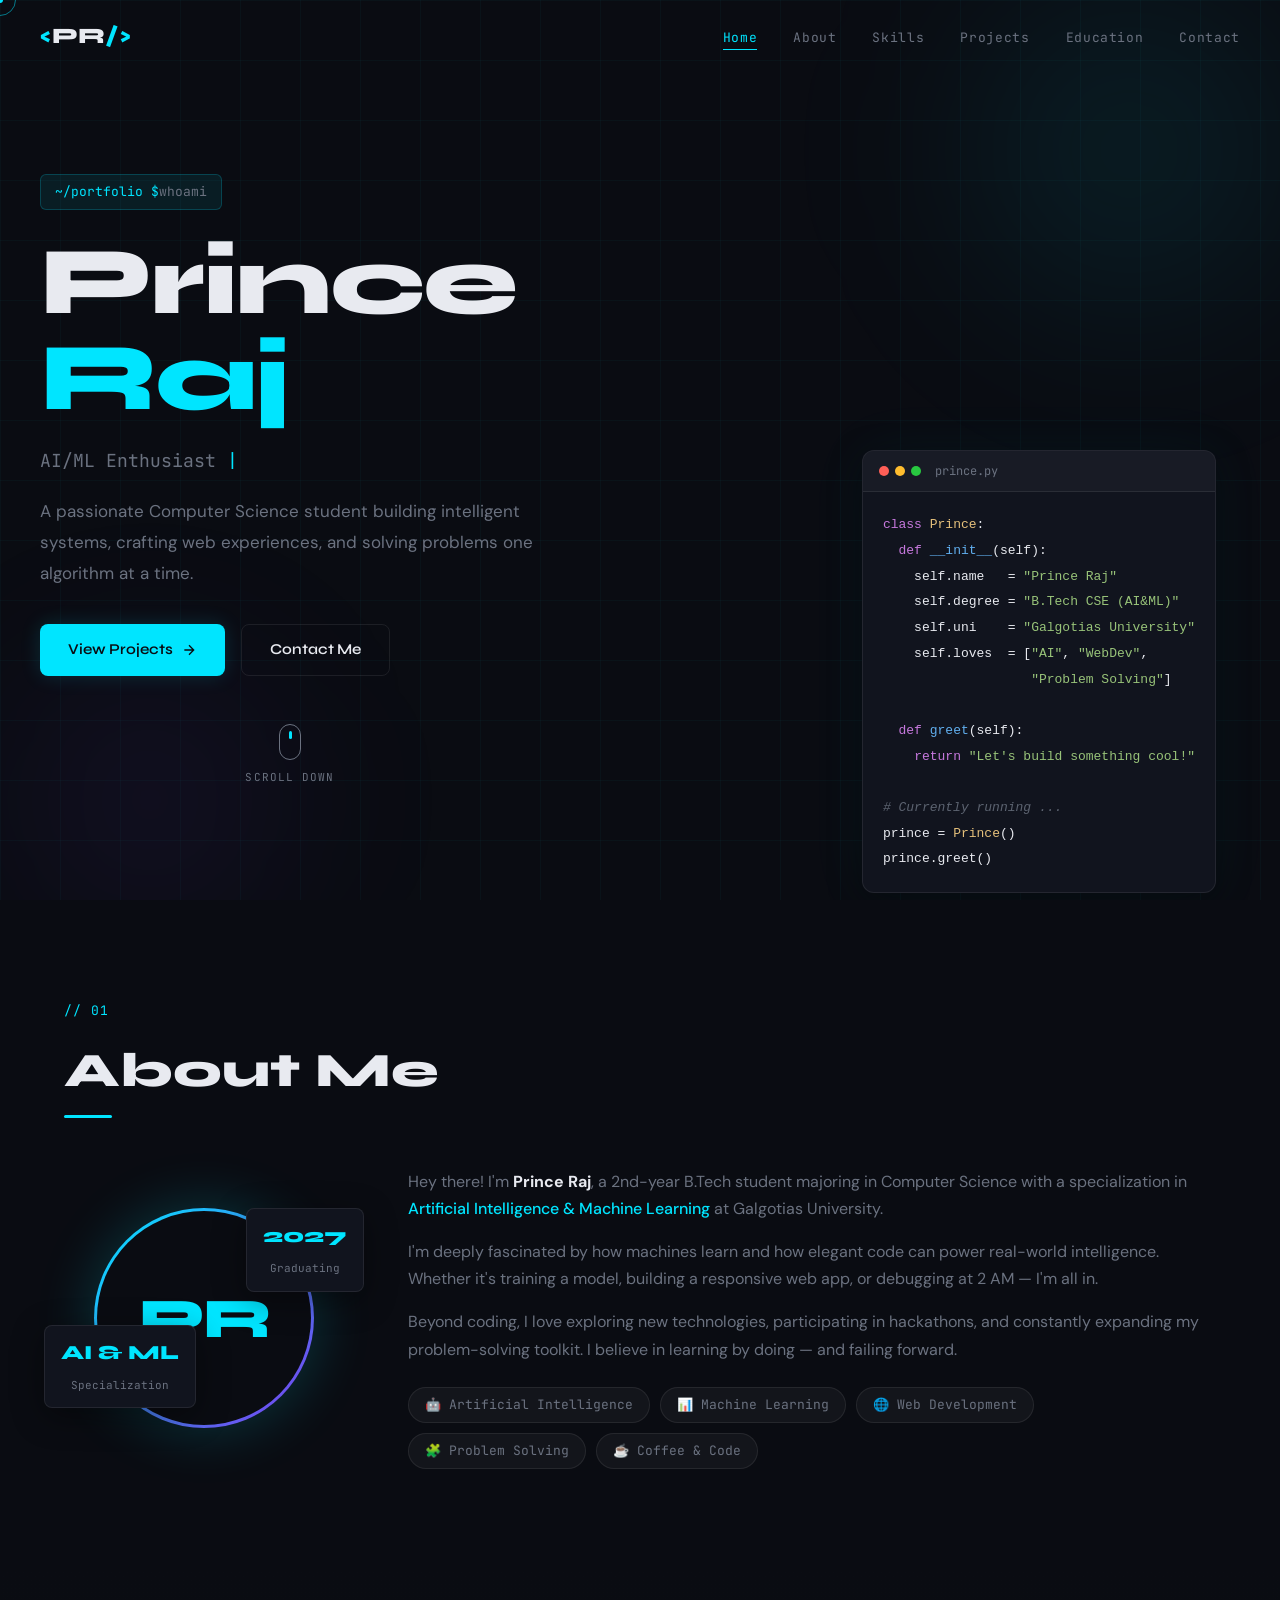
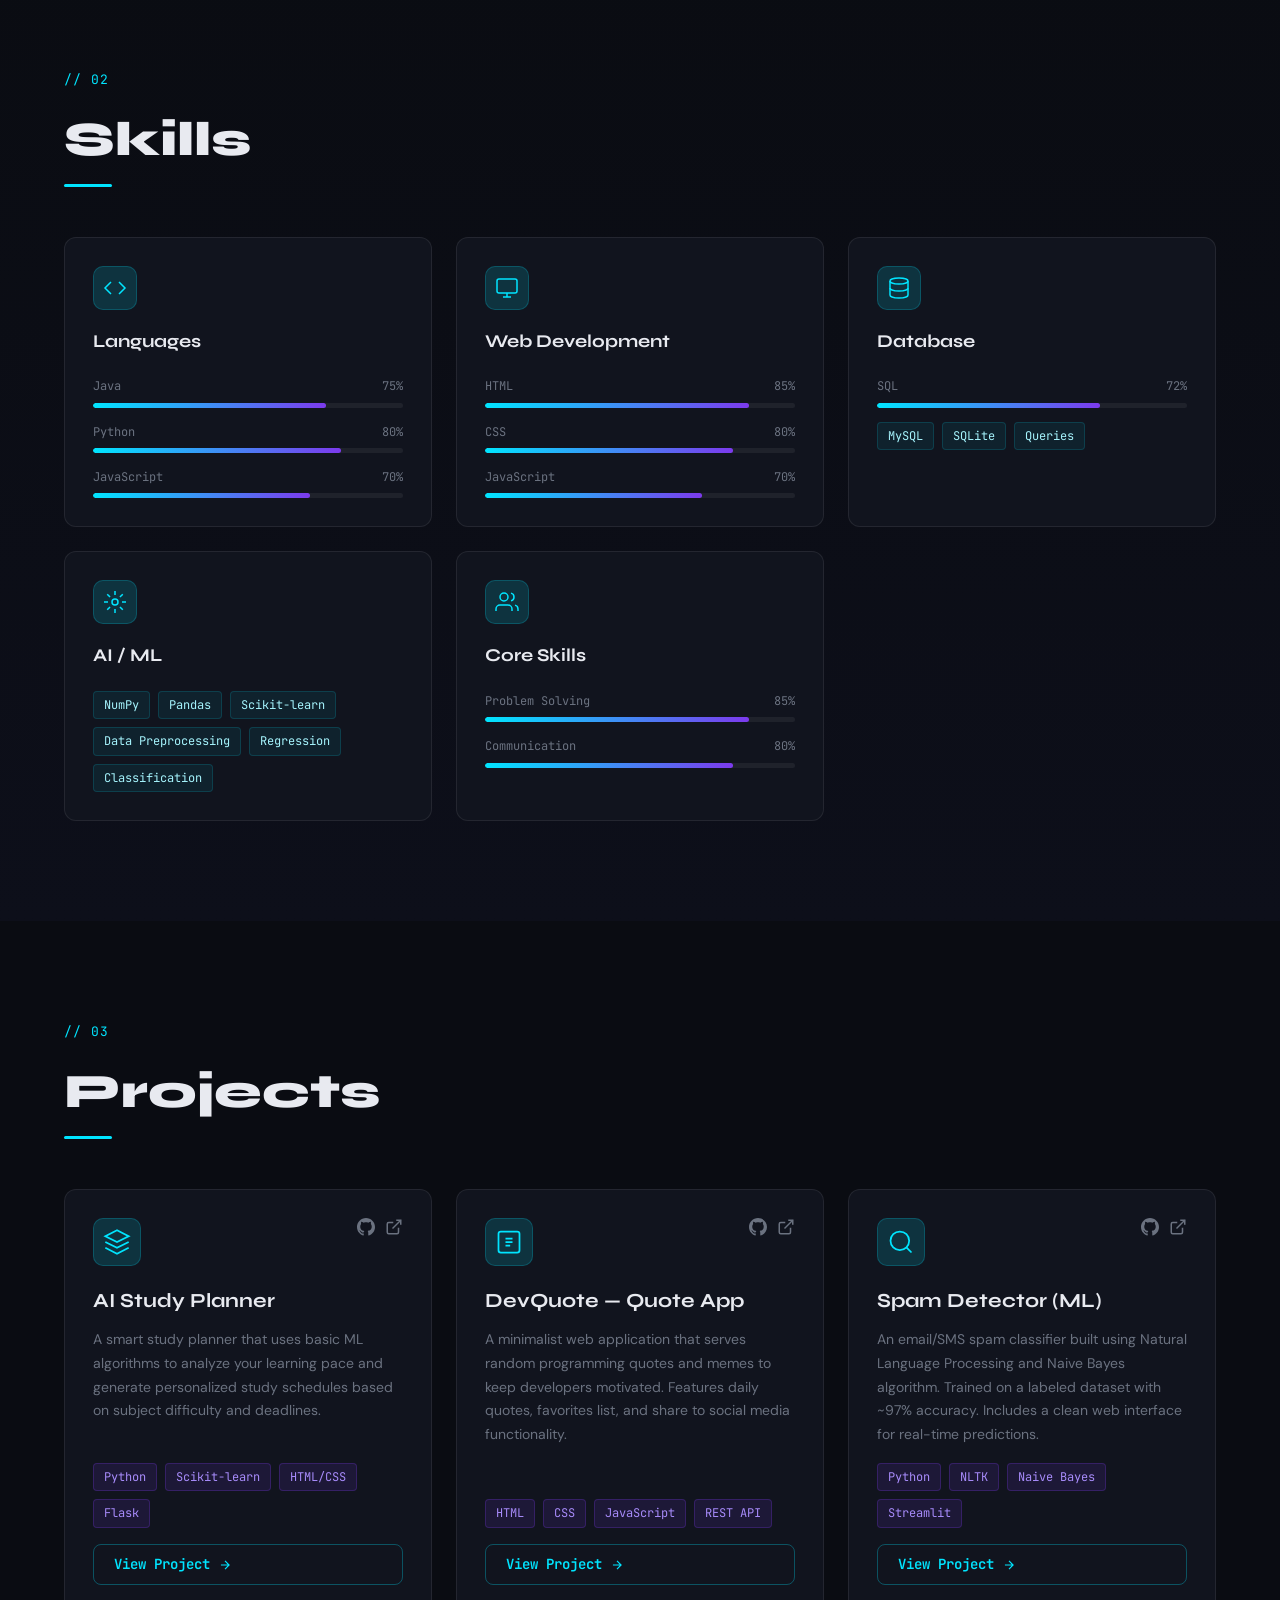
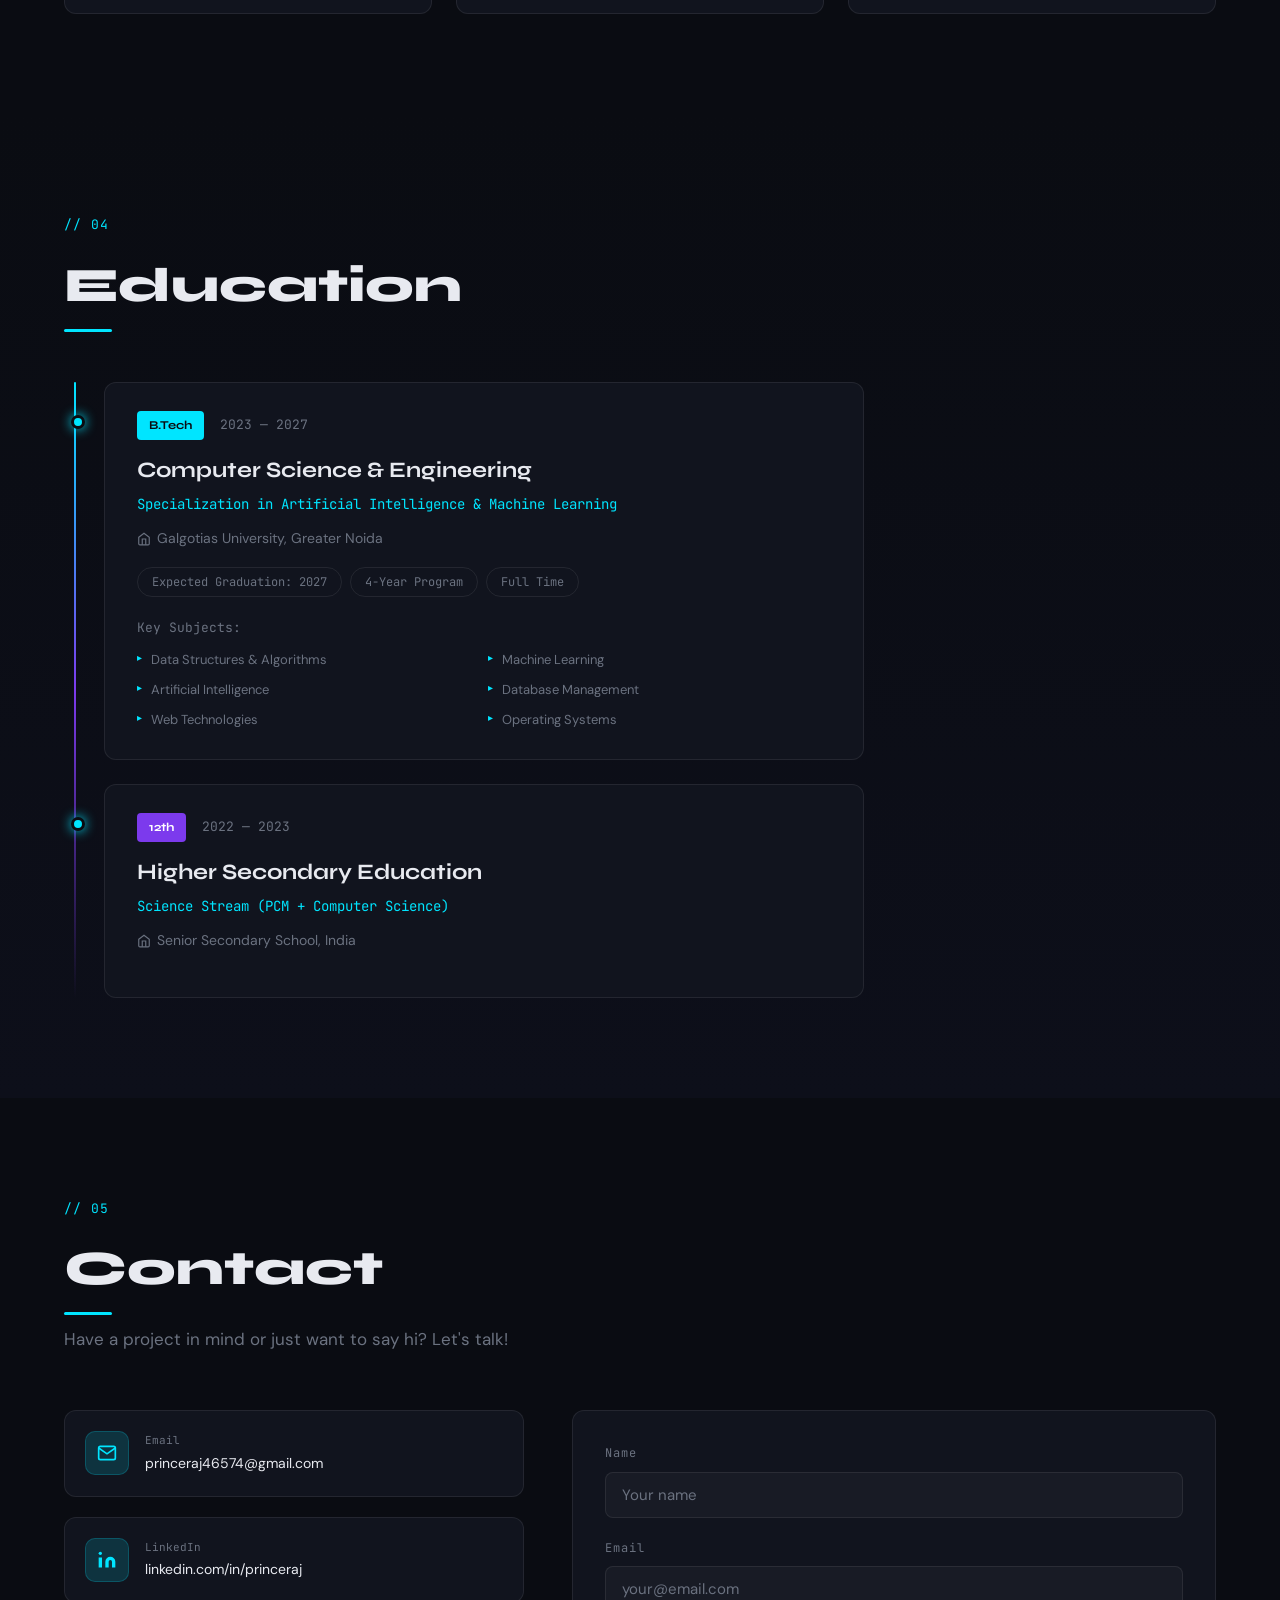
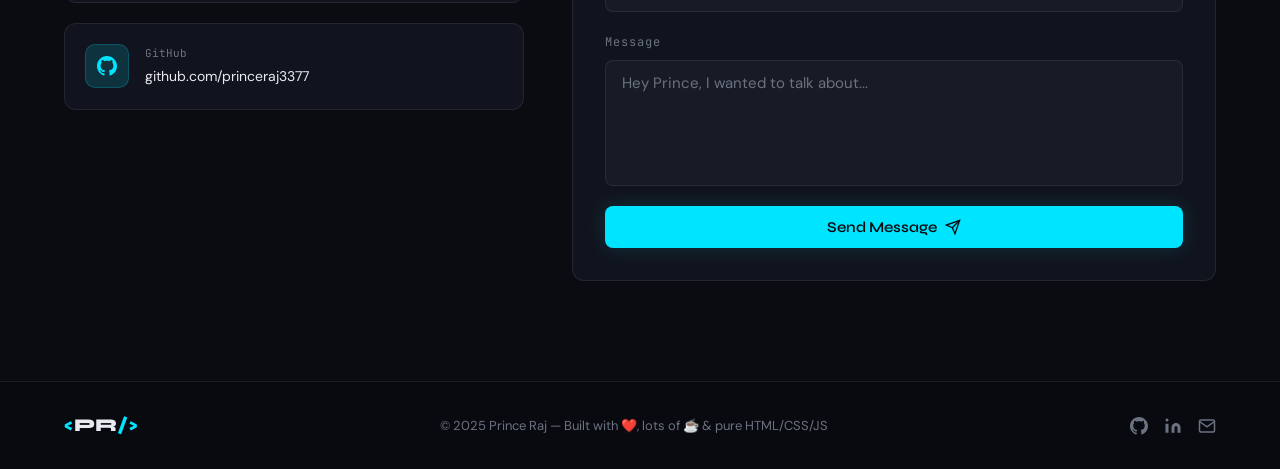
==== index.html @ c4911f8b "Rename index (1).html to index.html" ====
<!DOCTYPE html>
<html lang="en">
<head>
  <meta charset="UTF-8" />
  <meta name="viewport" content="width=device-width, initial-scale=1.0"/>
  <title>Prince Raj | AI/ML Enthusiast</title>
  <link rel="stylesheet" href="style.css" />
  <!-- Google Fonts: Syne (display) + JetBrains Mono (code feel) + DM Sans (body) -->
  <link rel="preconnect" href="https://fonts.googleapis.com">
  <link rel="preconnect" href="https://fonts.gstatic.com" crossorigin>
  <link href="https://fonts.googleapis.com/css2?family=Syne:wght@400;600;700;800&family=JetBrains+Mono:wght@300;400;500&family=DM+Sans:wght@300;400;500&display=swap" rel="stylesheet">
</head>
<body>

  <!-- ========== CUSTOM CURSOR ========== -->
  <div class="cursor-dot" id="cursorDot"></div>
  <div class="cursor-ring" id="cursorRing"></div>

  <!-- ========== NAVBAR ========== -->
  <nav class="navbar" id="navbar">
    <div class="nav-logo">
      <!-- Terminal-style logo -->
      <span class="logo-bracket">&lt;</span>PR<span class="logo-bracket">/&gt;</span>
    </div>
    <ul class="nav-links" id="navLinks">
      <li><a href="#hero"     class="nav-link active" data-section="hero">Home</a></li>
      <li><a href="#about"    class="nav-link"        data-section="about">About</a></li>
      <li><a href="#skills"   class="nav-link"        data-section="skills">Skills</a></li>
      <li><a href="#projects" class="nav-link"        data-section="projects">Projects</a></li>
      <li><a href="#education"class="nav-link"        data-section="education">Education</a></li>
      <li><a href="#contact"  class="nav-link"        data-section="contact">Contact</a></li>
    </ul>
    <!-- Hamburger for mobile -->
    <button class="hamburger" id="hamburger" aria-label="Toggle menu">
      <span></span><span></span><span></span>
    </button>
  </nav>

  <!-- ========== HERO SECTION ========== -->
  <section id="hero" class="hero-section">
    <!-- Animated grid background -->
    <div class="grid-bg"></div>
    <!-- Floating blobs for depth -->
    <div class="blob blob-1"></div>
    <div class="blob blob-2"></div>

    <div class="hero-content">
      <!-- Terminal-style greeting -->
      <div class="terminal-tag fade-up">
        <span class="term-prompt">~/portfolio $</span>
        <span class="term-cmd"> whoami</span>
      </div>

      <h1 class="hero-name fade-up delay-1">
        Prince<br><span class="accent-text">Raj</span>
      </h1>

      <!-- Typing animation container -->
      <p class="hero-tagline fade-up delay-2">
        <span class="typing-text" id="typingText"></span>
        <span class="cursor-blink">|</span>
      </p>

      <p class="hero-intro fade-up delay-3">
        A passionate Computer Science student building intelligent systems,
        crafting web experiences, and solving problems one algorithm at a time.
      </p>

      <div class="hero-buttons fade-up delay-4">
        <a href="#projects" class="btn btn-primary">
          <span>View Projects</span>
          <svg width="16" height="16" viewBox="0 0 24 24" fill="none" stroke="currentColor" stroke-width="2"><path d="M5 12h14M12 5l7 7-7 7"/></svg>
        </a>
        <a href="#contact" class="btn btn-outline">Contact Me</a>
      </div>

      <!-- Scroll indicator -->
      <div class="scroll-hint fade-up delay-5">
        <div class="scroll-mouse">
          <div class="scroll-wheel"></div>
        </div>
        <span>scroll down</span>
      </div>
    </div>

    <!-- Decorative code snippet floating card -->
    <div class="hero-code-card fade-right">
      <div class="code-card-header">
        <span class="dot red"></span><span class="dot yellow"></span><span class="dot green"></span>
        <span class="code-filename">prince.py</span>
      </div>
      <pre class="code-snippet"><code><span class="c-keyword">class</span> <span class="c-class">Prince</span>:
  <span class="c-keyword">def</span> <span class="c-fn">__init__</span>(self):
    self.name   = <span class="c-str">"Prince Raj"</span>
    self.degree = <span class="c-str">"B.Tech CSE (AI&ML)"</span>
    self.uni    = <span class="c-str">"Galgotias University"</span>
    self.loves  = [<span class="c-str">"AI"</span>, <span class="c-str">"WebDev"</span>,
                   <span class="c-str">"Problem Solving"</span>]

  <span class="c-keyword">def</span> <span class="c-fn">greet</span>(self):
    <span class="c-keyword">return</span> <span class="c-str">"Let's build something cool!"</span>

<span class="c-comment"># Currently running ...</span>
prince = <span class="c-class">Prince</span>()
prince.greet()</code></pre>
    </div>
  </section>

  <!-- ========== ABOUT SECTION ========== -->
  <section id="about" class="about-section section">
    <div class="container">
      <div class="section-header reveal">
        <span class="section-tag">// 01</span>
        <h2 class="section-title">About Me</h2>
      </div>

      <div class="about-grid">
        <!-- Avatar placeholder with initials -->
        <div class="about-avatar reveal">
          <div class="avatar-ring">
            <div class="avatar-initials">PR</div>
          </div>
          <!-- Stat badges -->
          <div class="stat-badge badge-top reveal-right">
            <span class="badge-num">2027</span>
            <span class="badge-label">Graduating</span>
          </div>
          <div class="stat-badge badge-bottom reveal-right delay-1">
            <span class="badge-num">AI &amp; ML</span>
            <span class="badge-label">Specialization</span>
          </div>
        </div>

        <!-- About text -->
        <div class="about-text reveal delay-1">
          <p class="about-para">
            Hey there! I'm <strong>Prince Raj</strong>, a 2nd-year B.Tech student
            majoring in Computer Science with a specialization in
            <span class="highlight">Artificial Intelligence &amp; Machine Learning</span>
            at Galgotias University.
          </p>
          <p class="about-para">
            I'm deeply fascinated by how machines learn and how elegant code can power
            real-world intelligence. Whether it's training a model, building a responsive
            web app, or debugging at 2 AM — I'm all in.
          </p>
          <p class="about-para">
            Beyond coding, I love exploring new technologies, participating in hackathons,
            and constantly expanding my problem-solving toolkit. I believe in learning
            by doing — and failing forward.
          </p>

          <div class="about-interests">
            <span class="interest-chip">🤖 Artificial Intelligence</span>
            <span class="interest-chip">📊 Machine Learning</span>
            <span class="interest-chip">🌐 Web Development</span>
            <span class="interest-chip">🧩 Problem Solving</span>
            <span class="interest-chip">☕ Coffee &amp; Code</span>
          </div>
        </div>
      </div>
    </div>
  </section>

  <!-- ========== SKILLS SECTION ========== -->
  <section id="skills" class="skills-section section">
    <div class="container">
      <div class="section-header reveal">
        <span class="section-tag">// 02</span>
        <h2 class="section-title">Skills</h2>
      </div>

      <div class="skills-grid">

        <!-- Programming Languages -->
        <div class="skill-card reveal">
          <div class="skill-card-icon">
            <svg width="24" height="24" viewBox="0 0 24 24" fill="none" stroke="currentColor" stroke-width="1.5"><polyline points="16 18 22 12 16 6"/><polyline points="8 6 2 12 8 18"/></svg>
          </div>
          <h3 class="skill-card-title">Languages</h3>
          <div class="skill-bars">
            <div class="skill-bar-item">
              <div class="skill-bar-label"><span>Java</span><span>75%</span></div>
              <div class="bar-track"><div class="bar-fill" data-width="75"></div></div>
            </div>
            <div class="skill-bar-item">
              <div class="skill-bar-label"><span>Python</span><span>80%</span></div>
              <div class="bar-track"><div class="bar-fill" data-width="80"></div></div>
            </div>
            <div class="skill-bar-item">
              <div class="skill-bar-label"><span>JavaScript</span><span>70%</span></div>
              <div class="bar-track"><div class="bar-fill" data-width="70"></div></div>
            </div>
          </div>
        </div>

        <!-- Web Development -->
        <div class="skill-card reveal delay-1">
          <div class="skill-card-icon">
            <svg width="24" height="24" viewBox="0 0 24 24" fill="none" stroke="currentColor" stroke-width="1.5"><rect x="2" y="3" width="20" height="14" rx="2"/><line x1="8" y1="21" x2="16" y2="21"/><line x1="12" y1="17" x2="12" y2="21"/></svg>
          </div>
          <h3 class="skill-card-title">Web Development</h3>
          <div class="skill-bars">
            <div class="skill-bar-item">
              <div class="skill-bar-label"><span>HTML</span><span>85%</span></div>
              <div class="bar-track"><div class="bar-fill" data-width="85"></div></div>
            </div>
            <div class="skill-bar-item">
              <div class="skill-bar-label"><span>CSS</span><span>80%</span></div>
              <div class="bar-track"><div class="bar-fill" data-width="80"></div></div>
            </div>
            <div class="skill-bar-item">
              <div class="skill-bar-label"><span>JavaScript</span><span>70%</span></div>
              <div class="bar-track"><div class="bar-fill" data-width="70"></div></div>
            </div>
          </div>
        </div>

        <!-- Database -->
        <div class="skill-card reveal delay-2">
          <div class="skill-card-icon">
            <svg width="24" height="24" viewBox="0 0 24 24" fill="none" stroke="currentColor" stroke-width="1.5"><ellipse cx="12" cy="5" rx="9" ry="3"/><path d="M21 12c0 1.66-4 3-9 3s-9-1.34-9-3"/><path d="M3 5v14c0 1.66 4 3 9 3s9-1.34 9-3V5"/></svg>
          </div>
          <h3 class="skill-card-title">Database</h3>
          <div class="skill-bars">
            <div class="skill-bar-item">
              <div class="skill-bar-label"><span>SQL</span><span>72%</span></div>
              <div class="bar-track"><div class="bar-fill" data-width="72"></div></div>
            </div>
          </div>
          <!-- Pill badges for extra tech -->
          <div class="skill-pills">
            <span class="skill-pill">MySQL</span>
            <span class="skill-pill">SQLite</span>
            <span class="skill-pill">Queries</span>
          </div>
        </div>

        <!-- AI/ML -->
        <div class="skill-card reveal delay-1">
          <div class="skill-card-icon">
            <svg width="24" height="24" viewBox="0 0 24 24" fill="none" stroke="currentColor" stroke-width="1.5"><circle cx="12" cy="12" r="3"/><path d="M12 1v4M12 19v4M4.22 4.22l2.83 2.83M16.95 16.95l2.83 2.83M1 12h4M19 12h4M4.22 19.78l2.83-2.83M16.95 7.05l2.83-2.83"/></svg>
          </div>
          <h3 class="skill-card-title">AI / ML</h3>
          <div class="skill-pills">
            <span class="skill-pill">NumPy</span>
            <span class="skill-pill">Pandas</span>
            <span class="skill-pill">Scikit-learn</span>
            <span class="skill-pill">Data Preprocessing</span>
            <span class="skill-pill">Regression</span>
            <span class="skill-pill">Classification</span>
          </div>
        </div>

        <!-- Core Skills -->
        <div class="skill-card reveal delay-2">
          <div class="skill-card-icon">
            <svg width="24" height="24" viewBox="0 0 24 24" fill="none" stroke="currentColor" stroke-width="1.5"><path d="M17 21v-2a4 4 0 0 0-4-4H5a4 4 0 0 0-4 4v2"/><circle cx="9" cy="7" r="4"/><path d="M23 21v-2a4 4 0 0 0-3-3.87"/><path d="M16 3.13a4 4 0 0 1 0 7.75"/></svg>
          </div>
          <h3 class="skill-card-title">Core Skills</h3>
          <div class="skill-bars">
            <div class="skill-bar-item">
              <div class="skill-bar-label"><span>Problem Solving</span><span>85%</span></div>
              <div class="bar-track"><div class="bar-fill" data-width="85"></div></div>
            </div>
            <div class="skill-bar-item">
              <div class="skill-bar-label"><span>Communication</span><span>80%</span></div>
              <div class="bar-track"><div class="bar-fill" data-width="80"></div></div>
            </div>
          </div>
        </div>

      </div><!-- /skills-grid -->
    </div>
  </section>

  <!-- ========== PROJECTS SECTION ========== -->
  <section id="projects" class="projects-section section">
    <div class="container">
      <div class="section-header reveal">
        <span class="section-tag">// 03</span>
        <h2 class="section-title">Projects</h2>
      </div>

      <div class="projects-grid">

        <!-- Project 1 -->
        <div class="project-card reveal">
          <div class="project-card-top">
            <div class="project-icon">
              <svg width="28" height="28" viewBox="0 0 24 24" fill="none" stroke="currentColor" stroke-width="1.5"><path d="M12 2L2 7l10 5 10-5-10-5z"/><path d="M2 17l10 5 10-5"/><path d="M2 12l10 5 10-5"/></svg>
            </div>
            <div class="project-links">
              <a href="#" class="icon-link" title="GitHub">
                <svg width="18" height="18" viewBox="0 0 24 24" fill="currentColor"><path d="M12 0c-6.626 0-12 5.373-12 12 0 5.302 3.438 9.8 8.207 11.387.599.111.793-.261.793-.577v-2.234c-3.338.726-4.033-1.416-4.033-1.416-.546-1.387-1.333-1.756-1.333-1.756-1.089-.745.083-.729.083-.729 1.205.084 1.839 1.237 1.839 1.237 1.07 1.834 2.807 1.304 3.492.997.107-.775.418-1.305.762-1.604-2.665-.305-5.467-1.334-5.467-5.931 0-1.311.469-2.381 1.236-3.221-.124-.303-.535-1.524.117-3.176 0 0 1.008-.322 3.301 1.23.957-.266 1.983-.399 3.003-.404 1.02.005 2.047.138 3.006.404 2.291-1.552 3.297-1.23 3.297-1.23.653 1.653.242 2.874.118 3.176.77.84 1.235 1.911 1.235 3.221 0 4.609-2.807 5.624-5.479 5.921.43.372.823 1.102.823 2.222v3.293c0 .319.192.694.801.576 4.765-1.589 8.199-6.086 8.199-11.386 0-6.627-5.373-12-12-12z"/></svg>
              </a>
              <a href="#" class="icon-link" title="Live Demo">
                <svg width="18" height="18" viewBox="0 0 24 24" fill="none" stroke="currentColor" stroke-width="2"><path d="M18 13v6a2 2 0 01-2 2H5a2 2 0 01-2-2V8a2 2 0 012-2h6"/><polyline points="15 3 21 3 21 9"/><line x1="10" y1="14" x2="21" y2="3"/></svg>
              </a>
            </div>
          </div>
          <h3 class="project-title">AI Study Planner</h3>
          <p class="project-desc">
            A smart study planner that uses basic ML algorithms to analyze your learning pace and
            generate personalized study schedules based on subject difficulty and deadlines.
          </p>
          <div class="project-tech">
            <span class="tech-tag">Python</span>
            <span class="tech-tag">Scikit-learn</span>
            <span class="tech-tag">HTML/CSS</span>
            <span class="tech-tag">Flask</span>
          </div>
          <a href="#" class="btn btn-project">View Project <svg width="14" height="14" viewBox="0 0 24 24" fill="none" stroke="currentColor" stroke-width="2"><path d="M5 12h14M12 5l7 7-7 7"/></svg></a>
        </div>

        <!-- Project 2 -->
        <div class="project-card reveal delay-1">
          <div class="project-card-top">
            <div class="project-icon">
              <svg width="28" height="28" viewBox="0 0 24 24" fill="none" stroke="currentColor" stroke-width="1.5"><rect x="3" y="3" width="18" height="18" rx="2"/><path d="M9 9h6M9 12h6M9 15h4"/></svg>
            </div>
            <div class="project-links">
              <a href="#" class="icon-link" title="GitHub">
                <svg width="18" height="18" viewBox="0 0 24 24" fill="currentColor"><path d="M12 0c-6.626 0-12 5.373-12 12 0 5.302 3.438 9.8 8.207 11.387.599.111.793-.261.793-.577v-2.234c-3.338.726-4.033-1.416-4.033-1.416-.546-1.387-1.333-1.756-1.333-1.756-1.089-.745.083-.729.083-.729 1.205.084 1.839 1.237 1.839 1.237 1.07 1.834 2.807 1.304 3.492.997.107-.775.418-1.305.762-1.604-2.665-.305-5.467-1.334-5.467-5.931 0-1.311.469-2.381 1.236-3.221-.124-.303-.535-1.524.117-3.176 0 0 1.008-.322 3.301 1.23.957-.266 1.983-.399 3.003-.404 1.02.005 2.047.138 3.006.404 2.291-1.552 3.297-1.23 3.297-1.23.653 1.653.242 2.874.118 3.176.77.84 1.235 1.911 1.235 3.221 0 4.609-2.807 5.624-5.479 5.921.43.372.823 1.102.823 2.222v3.293c0 .319.192.694.801.576 4.765-1.589 8.199-6.086 8.199-11.386 0-6.627-5.373-12-12-12z"/></svg>
              </a>
              <a href="#" class="icon-link" title="Live Demo">
                <svg width="18" height="18" viewBox="0 0 24 24" fill="none" stroke="currentColor" stroke-width="2"><path d="M18 13v6a2 2 0 01-2 2H5a2 2 0 01-2-2V8a2 2 0 012-2h6"/><polyline points="15 3 21 3 21 9"/><line x1="10" y1="14" x2="21" y2="3"/></svg>
              </a>
            </div>
          </div>
          <h3 class="project-title">DevQuote — Quote App</h3>
          <p class="project-desc">
            A minimalist web application that serves random programming quotes and memes
            to keep developers motivated. Features daily quotes, favorites list, and share
            to social media functionality.
          </p>
          <div class="project-tech">
            <span class="tech-tag">HTML</span>
            <span class="tech-tag">CSS</span>
            <span class="tech-tag">JavaScript</span>
            <span class="tech-tag">REST API</span>
          </div>
          <a href="#" class="btn btn-project">View Project <svg width="14" height="14" viewBox="0 0 24 24" fill="none" stroke="currentColor" stroke-width="2"><path d="M5 12h14M12 5l7 7-7 7"/></svg></a>
        </div>

        <!-- Project 3 -->
        <div class="project-card reveal delay-2">
          <div class="project-card-top">
            <div class="project-icon">
              <svg width="28" height="28" viewBox="0 0 24 24" fill="none" stroke="currentColor" stroke-width="1.5"><circle cx="11" cy="11" r="8"/><line x1="21" y1="21" x2="16.65" y2="16.65"/></svg>
            </div>
            <div class="project-links">
              <a href="#" class="icon-link" title="GitHub">
                <svg width="18" height="18" viewBox="0 0 24 24" fill="currentColor"><path d="M12 0c-6.626 0-12 5.373-12 12 0 5.302 3.438 9.8 8.207 11.387.599.111.793-.261.793-.577v-2.234c-3.338.726-4.033-1.416-4.033-1.416-.546-1.387-1.333-1.756-1.333-1.756-1.089-.745.083-.729.083-.729 1.205.084 1.839 1.237 1.839 1.237 1.07 1.834 2.807 1.304 3.492.997.107-.775.418-1.305.762-1.604-2.665-.305-5.467-1.334-5.467-5.931 0-1.311.469-2.381 1.236-3.221-.124-.303-.535-1.524.117-3.176 0 0 1.008-.322 3.301 1.23.957-.266 1.983-.399 3.003-.404 1.02.005 2.047.138 3.006.404 2.291-1.552 3.297-1.23 3.297-1.23.653 1.653.242 2.874.118 3.176.77.84 1.235 1.911 1.235 3.221 0 4.609-2.807 5.624-5.479 5.921.43.372.823 1.102.823 2.222v3.293c0 .319.192.694.801.576 4.765-1.589 8.199-6.086 8.199-11.386 0-6.627-5.373-12-12-12z"/></svg>
              </a>
              <a href="#" class="icon-link" title="Live Demo">
                <svg width="18" height="18" viewBox="0 0 24 24" fill="none" stroke="currentColor" stroke-width="2"><path d="M18 13v6a2 2 0 01-2 2H5a2 2 0 01-2-2V8a2 2 0 012-2h6"/><polyline points="15 3 21 3 21 9"/><line x1="10" y1="14" x2="21" y2="3"/></svg>
              </a>
            </div>
          </div>
          <h3 class="project-title">Spam Detector (ML)</h3>
          <p class="project-desc">
            An email/SMS spam classifier built using Natural Language Processing and Naive Bayes
            algorithm. Trained on a labeled dataset with ~97% accuracy. Includes a clean
            web interface for real-time predictions.
          </p>
          <div class="project-tech">
            <span class="tech-tag">Python</span>
            <span class="tech-tag">NLTK</span>
            <span class="tech-tag">Naive Bayes</span>
            <span class="tech-tag">Streamlit</span>
          </div>
          <a href="#" class="btn btn-project">View Project <svg width="14" height="14" viewBox="0 0 24 24" fill="none" stroke="currentColor" stroke-width="2"><path d="M5 12h14M12 5l7 7-7 7"/></svg></a>
        </div>

      </div><!-- /projects-grid -->
    </div>
  </section>

  <!-- ========== EDUCATION SECTION ========== -->
  <section id="education" class="education-section section">
    <div class="container">
      <div class="section-header reveal">
        <span class="section-tag">// 04</span>
        <h2 class="section-title">Education</h2>
      </div>

      <div class="edu-timeline">
        <!-- Education card -->
        <div class="edu-card reveal">
          <div class="edu-dot"></div>
          <div class="edu-content">
            <div class="edu-top-row">
              <div class="edu-badge">B.Tech</div>
              <span class="edu-year">2023 — 2027</span>
            </div>
            <h3 class="edu-degree">Computer Science &amp; Engineering</h3>
            <p class="edu-spec">Specialization in Artificial Intelligence &amp; Machine Learning</p>
            <p class="edu-uni">
              <svg width="14" height="14" viewBox="0 0 24 24" fill="none" stroke="currentColor" stroke-width="2"><path d="M3 9l9-7 9 7v11a2 2 0 01-2 2H5a2 2 0 01-2-2z"/><polyline points="9 22 9 12 15 12 15 22"/></svg>
              Galgotias University, Greater Noida
            </p>
            <div class="edu-chips">
              <span class="edu-chip">Expected Graduation: 2027</span>
              <span class="edu-chip">4-Year Program</span>
              <span class="edu-chip">Full Time</span>
            </div>
            <div class="edu-subjects">
              <p class="subjects-label">Key Subjects:</p>
              <div class="subjects-grid">
                <span>Data Structures &amp; Algorithms</span>
                <span>Machine Learning</span>
                <span>Artificial Intelligence</span>
                <span>Database Management</span>
                <span>Web Technologies</span>
                <span>Operating Systems</span>
              </div>
            </div>
          </div>
        </div>
        <!-- You can add more timeline items here (e.g., 12th) -->
        <div class="edu-card reveal delay-1">
          <div class="edu-dot"></div>
          <div class="edu-content">
            <div class="edu-top-row">
              <div class="edu-badge edu-badge-secondary">12th</div>
              <span class="edu-year">2022 — 2023</span>
            </div>
            <h3 class="edu-degree">Higher Secondary Education</h3>
            <p class="edu-spec">Science Stream (PCM + Computer Science)</p>
            <p class="edu-uni">
              <svg width="14" height="14" viewBox="0 0 24 24" fill="none" stroke="currentColor" stroke-width="2"><path d="M3 9l9-7 9 7v11a2 2 0 01-2 2H5a2 2 0 01-2-2z"/><polyline points="9 22 9 12 15 12 15 22"/></svg>
              Senior Secondary School, India
            </p>
          </div>
        </div>
      </div>
    </div>
  </section>

  <!-- ========== CONTACT SECTION ========== -->
  <section id="contact" class="contact-section section">
    <div class="container">
      <div class="section-header reveal">
        <span class="section-tag">// 05</span>
        <h2 class="section-title">Contact</h2>
        <p class="section-subtitle">Have a project in mind or just want to say hi? Let's talk!</p>
      </div>

      <div class="contact-grid">
        <!-- Contact info -->
        <div class="contact-info reveal">
          <a href="mailto:princeraj46574@gmail.com" class="contact-item">
            <div class="contact-icon">
              <svg width="20" height="20" viewBox="0 0 24 24" fill="none" stroke="currentColor" stroke-width="2"><path d="M4 4h16c1.1 0 2 .9 2 2v12c0 1.1-.9 2-2 2H4c-1.1 0-2-.9-2-2V6c0-1.1.9-2 2-2z"/><polyline points="22,6 12,13 2,6"/></svg>
            </div>
            <div>
              <span class="contact-label">Email</span>
              <span class="contact-value">princeraj46574@gmail.com</span>
            </div>
          </a>

          <a href="https://www.linkedin.com/in/prince-kumar-448a07297/" target="_blank" class="contact-item">
            <div class="contact-icon">
              <svg width="20" height="20" viewBox="0 0 24 24" fill="currentColor"><path d="M16 8a6 6 0 016 6v7h-4v-7a2 2 0 00-2-2 2 2 0 00-2 2v7h-4v-7a6 6 0 016-6zM2 9h4v12H2z"/><circle cx="4" cy="4" r="2"/></svg>
            </div>
            <div>
              <span class="contact-label">LinkedIn</span>
              <span class="contact-value">linkedin.com/in/princeraj</span>
            </div>
          </a>

          <a href="https://github.com/princeraj3377" target="_blank" class="contact-item">
            <div class="contact-icon">
              <svg width="20" height="20" viewBox="0 0 24 24" fill="currentColor"><path d="M12 0c-6.626 0-12 5.373-12 12 0 5.302 3.438 9.8 8.207 11.387.599.111.793-.261.793-.577v-2.234c-3.338.726-4.033-1.416-4.033-1.416-.546-1.387-1.333-1.756-1.333-1.756-1.089-.745.083-.729.083-.729 1.205.084 1.839 1.237 1.839 1.237 1.07 1.834 2.807 1.304 3.492.997.107-.775.418-1.305.762-1.604-2.665-.305-5.467-1.334-5.467-5.931 0-1.311.469-2.381 1.236-3.221-.124-.303-.535-1.524.117-3.176 0 0 1.008-.322 3.301 1.23.957-.266 1.983-.399 3.003-.404 1.02.005 2.047.138 3.006.404 2.291-1.552 3.297-1.23 3.297-1.23.653 1.653.242 2.874.118 3.176.77.84 1.235 1.911 1.235 3.221 0 4.609-2.807 5.624-5.479 5.921.43.372.823 1.102.823 2.222v3.293c0 .319.192.694.801.576 4.765-1.589 8.199-6.086 8.199-11.386 0-6.627-5.373-12-12-12z"/></svg>
            </div>
            <div>
              <span class="contact-label">GitHub</span>
              <span class="contact-value">github.com/princeraj3377</span>
            </div>
          </a>
        </div>

        <!-- Contact form -->
        <div class="contact-form-wrap reveal delay-1">
          <form class="contact-form" id="contactForm">
            <div class="form-group">
              <label for="name">Name</label>
              <input type="text" id="name" name="name" placeholder="Your name" required />
            </div>
            <div class="form-group">
              <label for="email">Email</label>
              <input type="email" id="email" name="email" placeholder="your@email.com" required />
            </div>
            <div class="form-group">
              <label for="message">Message</label>
              <textarea id="message" name="message" rows="5" placeholder="Hey Prince, I wanted to talk about..." required></textarea>
            </div>
            <button type="submit" class="btn btn-primary btn-full">
              <span>Send Message</span>
              <svg width="16" height="16" viewBox="0 0 24 24" fill="none" stroke="currentColor" stroke-width="2"><line x1="22" y1="2" x2="11" y2="13"/><polygon points="22 2 15 22 11 13 2 9 22 2"/></svg>
            </button>
            <!-- Success message (hidden by default) -->
            <div class="form-success" id="formSuccess">
              ✅ Message sent! I'll get back to you soon.
            </div>
          </form>
        </div>
      </div>
    </div>
  </section>

  <!-- ========== FOOTER ========== -->
  <footer class="footer">
    <div class="container footer-inner">
      <div class="footer-logo">
        <span class="logo-bracket">&lt;</span>PR<span class="logo-bracket">/&gt;</span>
      </div>
      <p class="footer-copy">
        © 2025 Prince Raj — Built with ❤️, lots of ☕ &amp; pure HTML/CSS/JS
      </p>
      <div class="footer-socials">
        <a href="https://github.com/princeraj" target="_blank" class="social-link" title="GitHub">
          <svg width="18" height="18" viewBox="0 0 24 24" fill="currentColor"><path d="M12 0c-6.626 0-12 5.373-12 12 0 5.302 3.438 9.8 8.207 11.387.599.111.793-.261.793-.577v-2.234c-3.338.726-4.033-1.416-4.033-1.416-.546-1.387-1.333-1.756-1.333-1.756-1.089-.745.083-.729.083-.729 1.205.084 1.839 1.237 1.839 1.237 1.07 1.834 2.807 1.304 3.492.997.107-.775.418-1.305.762-1.604-2.665-.305-5.467-1.334-5.467-5.931 0-1.311.469-2.381 1.236-3.221-.124-.303-.535-1.524.117-3.176 0 0 1.008-.322 3.301 1.23.957-.266 1.983-.399 3.003-.404 1.02.005 2.047.138 3.006.404 2.291-1.552 3.297-1.23 3.297-1.23.653 1.653.242 2.874.118 3.176.77.84 1.235 1.911 1.235 3.221 0 4.609-2.807 5.624-5.479 5.921.43.372.823 1.102.823 2.222v3.293c0 .319.192.694.801.576 4.765-1.589 8.199-6.086 8.199-11.386 0-6.627-5.373-12-12-12z"/></svg>
        </a>
        <a href="https://linkedin.com/in/princeraj" target="_blank" class="social-link" title="LinkedIn">
          <svg width="18" height="18" viewBox="0 0 24 24" fill="currentColor"><path d="M16 8a6 6 0 016 6v7h-4v-7a2 2 0 00-2-2 2 2 0 00-2 2v7h-4v-7a6 6 0 016-6zM2 9h4v12H2z"/><circle cx="4" cy="4" r="2"/></svg>
        </a>
        <a href="mailto:princeraj@example.com" class="social-link" title="Email">
          <svg width="18" height="18" viewBox="0 0 24 24" fill="none" stroke="currentColor" stroke-width="2"><path d="M4 4h16c1.1 0 2 .9 2 2v12c0 1.1-.9 2-2 2H4c-1.1 0-2-.9-2-2V6c0-1.1.9-2 2-2z"/><polyline points="22,6 12,13 2,6"/></svg>
        </a>
      </div>
    </div>
  </footer>

  <script src="script.js"></script>
</body>
</html>
---- style.css ----
/* ============================================================
   style.css — Prince Raj Portfolio
   Theme: Dark terminal-meets-glassmorphism
   Fonts: Syne (display) · JetBrains Mono (code) · DM Sans (body)
   ============================================================ */

/* ---------- CSS Variables ---------- */
:root {
  --bg-dark:      #0a0c12;        /* Deepest background */
  --bg-card:      #11141e;        /* Card background */
  --bg-glass:     rgba(255,255,255,0.04); /* Glassmorphism surface */
  --border:       rgba(255,255,255,0.08); /* Subtle borders */
  --accent:       #00e5ff;        /* Cyan accent */
  --accent-2:     #7c3aed;        /* Purple secondary accent */
  --accent-glow:  rgba(0,229,255,0.15);
  --text-primary: #e8eaf0;        /* Main text */
  --text-muted:   #6b7280;        /* Muted text */
  --text-code:    #a5f3fc;        /* Code-style text */
  --font-display: 'Syne', sans-serif;
  --font-body:    'DM Sans', sans-serif;
  --font-mono:    'JetBrains Mono', monospace;
  --radius:       12px;
  --radius-sm:    8px;
  --transition:   0.3s cubic-bezier(0.4, 0, 0.2, 1);
  --shadow:       0 8px 32px rgba(0,0,0,0.4);
}

/* ---------- Reset & Base ---------- */
*, *::before, *::after { margin: 0; padding: 0; box-sizing: border-box; }

html { scroll-behavior: smooth; }

body {
  background-color: var(--bg-dark);
  color: var(--text-primary);
  font-family: var(--font-body);
  font-size: 16px;
  line-height: 1.7;
  overflow-x: hidden;
  cursor: none; /* Custom cursor */
}

/* Scrollbar styling */
::-webkit-scrollbar { width: 6px; }
::-webkit-scrollbar-track { background: var(--bg-dark); }
::-webkit-scrollbar-thumb { background: var(--accent); border-radius: 3px; }

a { text-decoration: none; color: inherit; }
ul { list-style: none; }
img { max-width: 100%; display: block; }

/* ---------- Custom Cursor ---------- */
.cursor-dot {
  width: 6px;
  height: 6px;
  background: var(--accent);
  border-radius: 50%;
  position: fixed;
  pointer-events: none;
  z-index: 9999;
  transform: translate(-50%, -50%);
  transition: opacity 0.2s;
}
.cursor-ring {
  width: 32px;
  height: 32px;
  border: 1.5px solid var(--accent);
  border-radius: 50%;
  position: fixed;
  pointer-events: none;
  z-index: 9998;
  transform: translate(-50%, -50%);
  transition: width 0.3s, height 0.3s, opacity 0.3s;
  opacity: 0.5;
}
.cursor-ring.hover { width: 48px; height: 48px; opacity: 0.8; }

/* ---------- Container ---------- */
.container { max-width: 1200px; margin: 0 auto; padding: 0 24px; }

/* ---------- Section Common ---------- */
.section { padding: 100px 0; }

.section-header { margin-bottom: 56px; }

.section-tag {
  font-family: var(--font-mono);
  font-size: 13px;
  color: var(--accent);
  letter-spacing: 0.08em;
  display: block;
  margin-bottom: 8px;
}
.section-title {
  font-family: var(--font-display);
  font-size: clamp(32px, 5vw, 48px);
  font-weight: 800;
  color: var(--text-primary);
  position: relative;
  display: inline-block;
}
/* Underline accent for section titles */
.section-title::after {
  content: '';
  position: absolute;
  left: 0; bottom: -6px;
  width: 48px; height: 3px;
  background: var(--accent);
  border-radius: 2px;
}
.section-subtitle {
  margin-top: 16px;
  color: var(--text-muted);
  font-size: 17px;
}

/* ---------- Buttons ---------- */
.btn {
  display: inline-flex;
  align-items: center;
  gap: 8px;
  padding: 12px 28px;
  border-radius: var(--radius-sm);
  font-family: var(--font-display);
  font-weight: 600;
  font-size: 15px;
  cursor: pointer;
  border: none;
  transition: var(--transition);
  text-decoration: none;
}
.btn-primary {
  background: var(--accent);
  color: #0a0c12;
  box-shadow: 0 0 20px var(--accent-glow);
}
.btn-primary:hover {
  transform: translateY(-3px);
  box-shadow: 0 0 35px rgba(0,229,255,0.35);
}
.btn-outline {
  background: transparent;
  color: var(--text-primary);
  border: 1.5px solid var(--border);
}
.btn-outline:hover {
  border-color: var(--accent);
  color: var(--accent);
  transform: translateY(-3px);
}
.btn-project {
  background: transparent;
  color: var(--accent);
  border: 1px solid rgba(0,229,255,0.3);
  padding: 8px 20px;
  font-size: 14px;
  margin-top: 16px;
  font-family: var(--font-mono);
}
.btn-project:hover {
  background: var(--accent-glow);
  border-color: var(--accent);
  transform: translateX(4px);
}
.btn-full { width: 100%; justify-content: center; }

/* ---------- Scroll Animations ---------- */
/* Elements start invisible and animate in when .visible is added by JS */
.fade-up, .reveal, .reveal-right, .fade-right {
  opacity: 0;
  transform: translateY(30px);
  transition: opacity 0.7s ease, transform 0.7s ease;
}
.fade-right { transform: translateX(40px); }
.reveal-right { transform: translateX(-30px); }

.fade-up.visible,
.reveal.visible,
.reveal-right.visible,
.fade-right.visible { opacity: 1; transform: none; }

/* Delay utilities */
.delay-1 { transition-delay: 0.12s; }
.delay-2 { transition-delay: 0.24s; }
.delay-3 { transition-delay: 0.36s; }
.delay-4 { transition-delay: 0.48s; }
.delay-5 { transition-delay: 0.6s; }

/* ============================================================
   NAVBAR
   ============================================================ */
.navbar {
  position: fixed;
  top: 0; left: 0; right: 0;
  z-index: 1000;
  display: flex;
  align-items: center;
  justify-content: space-between;
  padding: 18px 40px;
  transition: background 0.4s, padding 0.4s, box-shadow 0.4s;
}
/* Scrolled state — added by JS */
.navbar.scrolled {
  background: rgba(10,12,18,0.92);
  backdrop-filter: blur(12px);
  -webkit-backdrop-filter: blur(12px);
  padding: 12px 40px;
  box-shadow: 0 2px 24px rgba(0,0,0,0.4);
  border-bottom: 1px solid var(--border);
}

.nav-logo {
  font-family: var(--font-display);
  font-size: 22px;
  font-weight: 800;
  color: var(--text-primary);
}
.logo-bracket { color: var(--accent); }

.nav-links {
  display: flex;
  gap: 36px;
}
.nav-link {
  font-family: var(--font-mono);
  font-size: 13px;
  color: var(--text-muted);
  letter-spacing: 0.05em;
  position: relative;
  transition: color var(--transition);
}
.nav-link::after {
  content: '';
  position: absolute;
  bottom: -4px; left: 0;
  width: 0; height: 1.5px;
  background: var(--accent);
  transition: width var(--transition);
}
.nav-link:hover,
.nav-link.active { color: var(--accent); }
.nav-link:hover::after,
.nav-link.active::after { width: 100%; }

/* Hamburger (mobile) */
.hamburger {
  display: none;
  flex-direction: column;
  gap: 5px;
  background: none;
  border: none;
  cursor: pointer;
  padding: 4px;
}
.hamburger span {
  display: block;
  width: 24px; height: 2px;
  background: var(--text-primary);
  transition: var(--transition);
  border-radius: 2px;
}
.hamburger.open span:nth-child(1) { transform: rotate(45deg) translateY(7px); }
.hamburger.open span:nth-child(2) { opacity: 0; }
.hamburger.open span:nth-child(3) { transform: rotate(-45deg) translateY(-7px); }

/* ============================================================
   HERO SECTION
   ============================================================ */
.hero-section {
  min-height: 100vh;
  display: flex;
  align-items: center;
  position: relative;
  overflow: hidden;
  padding: 120px 40px 60px;
}

/* Animated grid background */
.grid-bg {
  position: absolute;
  inset: 0;
  background-image:
    linear-gradient(rgba(0,229,255,0.03) 1px, transparent 1px),
    linear-gradient(90deg, rgba(0,229,255,0.03) 1px, transparent 1px);
  background-size: 60px 60px;
  z-index: 0;
}

/* Floating gradient blobs */
.blob {
  position: absolute;
  border-radius: 50%;
  filter: blur(80px);
  z-index: 0;
  animation: blobFloat 8s ease-in-out infinite alternate;
}
.blob-1 {
  width: 500px; height: 500px;
  background: radial-gradient(circle, rgba(0,229,255,0.1), transparent 70%);
  top: -100px; right: -100px;
}
.blob-2 {
  width: 400px; height: 400px;
  background: radial-gradient(circle, rgba(124,58,237,0.1), transparent 70%);
  bottom: -100px; left: -50px;
  animation-delay: -4s;
}
@keyframes blobFloat {
  from { transform: translateY(0) scale(1); }
  to   { transform: translateY(-30px) scale(1.05); }
}

.hero-content {
  position: relative;
  z-index: 1;
  max-width: 640px;
}

/* Terminal tag above name */
.terminal-tag {
  display: inline-flex;
  align-items: center;
  background: rgba(0,229,255,0.08);
  border: 1px solid rgba(0,229,255,0.2);
  border-radius: 6px;
  padding: 6px 14px;
  margin-bottom: 24px;
  font-family: var(--font-mono);
  font-size: 13px;
}
.term-prompt { color: var(--accent); }
.term-cmd { color: var(--text-muted); }

.hero-name {
  font-family: var(--font-display);
  font-size: clamp(56px, 9vw, 96px);
  font-weight: 800;
  line-height: 1.0;
  letter-spacing: -2px;
  margin-bottom: 20px;
}
.accent-text { color: var(--accent); }

/* Typing tagline */
.hero-tagline {
  font-family: var(--font-mono);
  font-size: clamp(14px, 2vw, 18px);
  color: var(--text-muted);
  margin-bottom: 20px;
  min-height: 28px;
}
.cursor-blink {
  color: var(--accent);
  animation: blink 1s step-end infinite;
}
@keyframes blink { 0%,100% { opacity: 1; } 50% { opacity: 0; } }

.hero-intro {
  font-size: 17px;
  color: var(--text-muted);
  margin-bottom: 36px;
  max-width: 500px;
  line-height: 1.8;
}
.hero-buttons { display: flex; gap: 16px; flex-wrap: wrap; margin-bottom: 48px; }

/* Scroll hint */
.scroll-hint {
  display: flex;
  flex-direction: column;
  align-items: center;
  gap: 8px;
  font-family: var(--font-mono);
  font-size: 11px;
  color: var(--text-muted);
  letter-spacing: 0.1em;
  text-transform: uppercase;
}
.scroll-mouse {
  width: 22px; height: 36px;
  border: 1.5px solid var(--text-muted);
  border-radius: 12px;
  display: flex;
  justify-content: center;
  padding-top: 6px;
}
.scroll-wheel {
  width: 3px; height: 8px;
  background: var(--accent);
  border-radius: 2px;
  animation: scrollAnim 1.5s ease infinite;
}
@keyframes scrollAnim {
  0%   { transform: translateY(0); opacity: 1; }
  100% { transform: translateY(10px); opacity: 0; }
}

/* Floating code card */
.hero-code-card {
  position: absolute;
  right: max(40px, 5vw);
  top: 50%;
  transform: translateY(-50%);
  background: var(--bg-card);
  border: 1px solid var(--border);
  border-radius: var(--radius);
  overflow: hidden;
  box-shadow: var(--shadow), 0 0 60px rgba(0,229,255,0.06);
  z-index: 1;
  min-width: 340px;
}
.code-card-header {
  display: flex;
  align-items: center;
  gap: 6px;
  padding: 10px 16px;
  background: rgba(255,255,255,0.03);
  border-bottom: 1px solid var(--border);
}
.dot { width: 10px; height: 10px; border-radius: 50%; }
.dot.red { background: #ff5f57; }
.dot.yellow { background: #ffbd2e; }
.dot.green { background: #28c840; }
.code-filename {
  font-family: var(--font-mono);
  font-size: 12px;
  color: var(--text-muted);
  margin-left: 8px;
}
.code-snippet {
  padding: 20px;
  font-family: var(--font-mono);
  font-size: 13px;
  line-height: 1.9;
  overflow-x: auto;
}
/* Syntax coloring */
.c-keyword { color: #c678dd; }
.c-class    { color: #e5c07b; }
.c-fn       { color: #61afef; }
.c-str      { color: #98c379; }
.c-comment  { color: #5c6370; font-style: italic; }

/* ============================================================
   ABOUT SECTION
   ============================================================ */
.about-section { background: var(--bg-dark); }

.about-grid {
  display: grid;
  grid-template-columns: 280px 1fr;
  gap: 64px;
  align-items: center;
}

.about-avatar {
  position: relative;
  display: flex;
  justify-content: center;
}

.avatar-ring {
  width: 220px; height: 220px;
  border-radius: 50%;
  background: linear-gradient(135deg, var(--accent), var(--accent-2));
  padding: 3px;
  box-shadow: 0 0 60px rgba(0,229,255,0.2);
  display: flex;
  align-items: center;
  justify-content: center;
}
.avatar-initials {
  width: 100%; height: 100%;
  border-radius: 50%;
  background: var(--bg-dark);
  display: flex;
  align-items: center;
  justify-content: center;
  font-family: var(--font-display);
  font-size: 56px;
  font-weight: 800;
  color: var(--accent);
  letter-spacing: -2px;
}

/* Stat badges floating around avatar */
.stat-badge {
  position: absolute;
  background: var(--bg-card);
  border: 1px solid var(--border);
  border-radius: var(--radius-sm);
  padding: 10px 16px;
  text-align: center;
  box-shadow: var(--shadow);
}
.badge-top    { top: 0;    right: -20px; }
.badge-bottom { bottom: 20px; left: -20px; }
.badge-num {
  display: block;
  font-family: var(--font-display);
  font-size: 20px;
  font-weight: 800;
  color: var(--accent);
}
.badge-label {
  font-size: 11px;
  color: var(--text-muted);
  font-family: var(--font-mono);
}

.about-para {
  color: var(--text-muted);
  margin-bottom: 16px;
  font-size: 16px;
}
.about-para strong { color: var(--text-primary); }
.highlight {
  color: var(--accent);
  font-weight: 500;
}

.about-interests {
  display: flex;
  flex-wrap: wrap;
  gap: 10px;
  margin-top: 24px;
}
.interest-chip {
  background: var(--bg-glass);
  border: 1px solid var(--border);
  border-radius: 30px;
  padding: 6px 16px;
  font-size: 13px;
  font-family: var(--font-mono);
  color: var(--text-muted);
  transition: var(--transition);
}
.interest-chip:hover {
  border-color: var(--accent);
  color: var(--accent);
  background: var(--accent-glow);
}

/* ============================================================
   SKILLS SECTION
   ============================================================ */
.skills-section {
  background: linear-gradient(180deg, var(--bg-dark) 0%, #0d0f1a 100%);
}

.skills-grid {
  display: grid;
  grid-template-columns: repeat(auto-fill, minmax(280px, 1fr));
  gap: 24px;
}

.skill-card {
  background: var(--bg-card);
  border: 1px solid var(--border);
  border-radius: var(--radius);
  padding: 28px;
  transition: border-color var(--transition), transform var(--transition), box-shadow var(--transition);
  position: relative;
  overflow: hidden;
}
/* Accent corner glow on hover */
.skill-card::before {
  content: '';
  position: absolute;
  top: 0; left: 0;
  width: 60px; height: 60px;
  background: radial-gradient(circle at top left, var(--accent-glow), transparent 70%);
  opacity: 0;
  transition: opacity var(--transition);
}
.skill-card:hover {
  border-color: rgba(0,229,255,0.3);
  transform: translateY(-4px);
  box-shadow: 0 16px 40px rgba(0,0,0,0.3);
}
.skill-card:hover::before { opacity: 1; }

.skill-card-icon {
  width: 44px; height: 44px;
  background: var(--accent-glow);
  border: 1px solid rgba(0,229,255,0.2);
  border-radius: 10px;
  display: flex;
  align-items: center;
  justify-content: center;
  color: var(--accent);
  margin-bottom: 16px;
}
.skill-card-title {
  font-family: var(--font-display);
  font-size: 18px;
  font-weight: 700;
  margin-bottom: 20px;
  color: var(--text-primary);
}

/* Progress bars */
.skill-bars { display: flex; flex-direction: column; gap: 14px; }
.skill-bar-item {}
.skill-bar-label {
  display: flex;
  justify-content: space-between;
  font-family: var(--font-mono);
  font-size: 12px;
  color: var(--text-muted);
  margin-bottom: 6px;
}
.bar-track {
  width: 100%; height: 5px;
  background: rgba(255,255,255,0.06);
  border-radius: 3px;
  overflow: hidden;
}
.bar-fill {
  height: 100%;
  width: 0; /* Animated in by JS */
  background: linear-gradient(90deg, var(--accent), var(--accent-2));
  border-radius: 3px;
  transition: width 1s cubic-bezier(0.4,0,0.2,1);
}

/* Pill badges (for DB / AI section) */
.skill-pills {
  display: flex;
  flex-wrap: wrap;
  gap: 8px;
  margin-top: 14px;
}
.skill-pill {
  background: rgba(0,229,255,0.07);
  border: 1px solid rgba(0,229,255,0.15);
  color: var(--text-code);
  border-radius: 4px;
  padding: 3px 10px;
  font-family: var(--font-mono);
  font-size: 12px;
  transition: var(--transition);
}
.skill-pill:hover { background: var(--accent-glow); border-color: var(--accent); }

/* ============================================================
   PROJECTS SECTION
   ============================================================ */
.projects-section { background: var(--bg-dark); }

.projects-grid {
  display: grid;
  grid-template-columns: repeat(auto-fill, minmax(340px, 1fr));
  gap: 24px;
}

.project-card {
  background: var(--bg-card);
  border: 1px solid var(--border);
  border-radius: var(--radius);
  padding: 28px;
  display: flex;
  flex-direction: column;
  transition: border-color var(--transition), transform var(--transition), box-shadow var(--transition);
  position: relative;
  overflow: hidden;
}
.project-card::after {
  content: '';
  position: absolute;
  bottom: 0; left: 0; right: 0;
  height: 2px;
  background: linear-gradient(90deg, var(--accent), var(--accent-2));
  transform: scaleX(0);
  transform-origin: left;
  transition: transform 0.4s ease;
}
.project-card:hover {
  border-color: rgba(0,229,255,0.25);
  transform: translateY(-6px);
  box-shadow: 0 20px 50px rgba(0,0,0,0.35);
}
.project-card:hover::after { transform: scaleX(1); }

.project-card-top {
  display: flex;
  justify-content: space-between;
  align-items: flex-start;
  margin-bottom: 18px;
}
.project-icon {
  width: 48px; height: 48px;
  background: var(--accent-glow);
  border: 1px solid rgba(0,229,255,0.2);
  border-radius: 10px;
  display: flex;
  align-items: center;
  justify-content: center;
  color: var(--accent);
}
.project-links { display: flex; gap: 10px; }
.icon-link {
  color: var(--text-muted);
  transition: color var(--transition), transform var(--transition);
  display: flex;
}
.icon-link:hover { color: var(--accent); transform: scale(1.1); }

.project-title {
  font-family: var(--font-display);
  font-size: 20px;
  font-weight: 700;
  margin-bottom: 10px;
  color: var(--text-primary);
}
.project-desc {
  color: var(--text-muted);
  font-size: 14px;
  line-height: 1.7;
  flex: 1;
  margin-bottom: 16px;
}
.project-tech {
  display: flex;
  flex-wrap: wrap;
  gap: 8px;
}
.tech-tag {
  background: rgba(124,58,237,0.12);
  border: 1px solid rgba(124,58,237,0.25);
  color: #a78bfa;
  border-radius: 4px;
  padding: 3px 10px;
  font-family: var(--font-mono);
  font-size: 12px;
}

/* ============================================================
   EDUCATION SECTION
   ============================================================ */
.education-section {
  background: linear-gradient(180deg, var(--bg-dark) 0%, #0d0f1a 100%);
}

.edu-timeline {
  display: flex;
  flex-direction: column;
  gap: 24px;
  max-width: 800px;
  position: relative;
  padding-left: 40px;
}
/* Vertical line */
.edu-timeline::before {
  content: '';
  position: absolute;
  left: 10px; top: 0; bottom: 0;
  width: 2px;
  background: linear-gradient(180deg, var(--accent), var(--accent-2), transparent);
  border-radius: 2px;
}

.edu-card {
  position: relative;
  background: var(--bg-card);
  border: 1px solid var(--border);
  border-radius: var(--radius);
  padding: 28px 32px;
  transition: border-color var(--transition), transform var(--transition);
}
.edu-card:hover {
  border-color: rgba(0,229,255,0.3);
  transform: translateX(6px);
}

/* Timeline dot */
.edu-dot {
  position: absolute;
  left: -34px; top: 32px;
  width: 14px; height: 14px;
  background: var(--accent);
  border-radius: 50%;
  box-shadow: 0 0 12px var(--accent);
  border: 3px solid var(--bg-dark);
}

.edu-top-row {
  display: flex;
  align-items: center;
  gap: 16px;
  margin-bottom: 12px;
}
.edu-badge {
  background: var(--accent);
  color: #0a0c12;
  font-family: var(--font-display);
  font-size: 12px;
  font-weight: 700;
  padding: 4px 12px;
  border-radius: 4px;
}
.edu-badge-secondary {
  background: var(--accent-2);
  color: #fff;
}
.edu-year {
  font-family: var(--font-mono);
  font-size: 13px;
  color: var(--text-muted);
}
.edu-degree {
  font-family: var(--font-display);
  font-size: 22px;
  font-weight: 700;
  color: var(--text-primary);
  margin-bottom: 4px;
}
.edu-spec {
  color: var(--accent);
  font-size: 14px;
  margin-bottom: 10px;
  font-family: var(--font-mono);
}
.edu-uni {
  display: flex;
  align-items: center;
  gap: 6px;
  color: var(--text-muted);
  font-size: 14px;
  margin-bottom: 16px;
}
.edu-chips { display: flex; flex-wrap: wrap; gap: 8px; margin-bottom: 20px; }
.edu-chip {
  border: 1px solid var(--border);
  border-radius: 30px;
  padding: 4px 14px;
  font-size: 12px;
  font-family: var(--font-mono);
  color: var(--text-muted);
}
.subjects-label {
  font-size: 13px;
  color: var(--text-muted);
  margin-bottom: 10px;
  font-family: var(--font-mono);
}
.subjects-grid {
  display: grid;
  grid-template-columns: repeat(2, 1fr);
  gap: 8px;
}
.subjects-grid span {
  font-size: 13px;
  color: var(--text-muted);
  padding-left: 14px;
  position: relative;
}
.subjects-grid span::before {
  content: '▸';
  position: absolute;
  left: 0;
  color: var(--accent);
  font-size: 10px;
}

/* ============================================================
   CONTACT SECTION
   ============================================================ */
.contact-section { background: var(--bg-dark); }

.contact-grid {
  display: grid;
  grid-template-columns: 1fr 1.4fr;
  gap: 48px;
  align-items: start;
}

/* Contact items */
.contact-info { display: flex; flex-direction: column; gap: 20px; }
.contact-item {
  display: flex;
  align-items: center;
  gap: 16px;
  padding: 20px;
  background: var(--bg-card);
  border: 1px solid var(--border);
  border-radius: var(--radius);
  transition: var(--transition);
}
.contact-item:hover {
  border-color: rgba(0,229,255,0.3);
  transform: translateX(6px);
  box-shadow: 0 8px 24px rgba(0,0,0,0.2);
}
.contact-icon {
  width: 44px; height: 44px;
  background: var(--accent-glow);
  border: 1px solid rgba(0,229,255,0.2);
  border-radius: 10px;
  display: flex;
  align-items: center;
  justify-content: center;
  color: var(--accent);
  flex-shrink: 0;
}
.contact-label {
  display: block;
  font-size: 11px;
  color: var(--text-muted);
  font-family: var(--font-mono);
  margin-bottom: 2px;
}
.contact-value {
  display: block;
  font-size: 14px;
  color: var(--text-primary);
}

/* Contact form */
.contact-form-wrap {
  background: var(--bg-card);
  border: 1px solid var(--border);
  border-radius: var(--radius);
  padding: 32px;
}
.contact-form { display: flex; flex-direction: column; gap: 20px; }
.form-group { display: flex; flex-direction: column; gap: 8px; }
.form-group label {
  font-family: var(--font-mono);
  font-size: 12px;
  color: var(--text-muted);
  letter-spacing: 0.08em;
}
.form-group input,
.form-group textarea {
  background: rgba(255,255,255,0.03);
  border: 1px solid var(--border);
  border-radius: var(--radius-sm);
  padding: 12px 16px;
  color: var(--text-primary);
  font-family: var(--font-body);
  font-size: 15px;
  transition: border-color var(--transition), box-shadow var(--transition);
  outline: none;
  resize: none;
}
.form-group input:focus,
.form-group textarea:focus {
  border-color: var(--accent);
  box-shadow: 0 0 0 3px var(--accent-glow);
}
.form-group input::placeholder,
.form-group textarea::placeholder { color: var(--text-muted); }

.form-success {
  display: none;
  text-align: center;
  padding: 14px;
  background: rgba(0,229,255,0.08);
  border: 1px solid rgba(0,229,255,0.2);
  border-radius: var(--radius-sm);
  color: var(--accent);
  font-family: var(--font-mono);
  font-size: 14px;
}

/* ============================================================
   FOOTER
   ============================================================ */
.footer {
  background: #080a10;
  border-top: 1px solid var(--border);
  padding: 28px 0;
}
.footer-inner {
  display: flex;
  align-items: center;
  justify-content: space-between;
  flex-wrap: wrap;
  gap: 16px;
}
.footer-logo {
  font-family: var(--font-display);
  font-size: 18px;
  font-weight: 800;
}
.footer-copy {
  color: var(--text-muted);
  font-size: 13px;
}
.footer-socials { display: flex; gap: 16px; }
.social-link {
  color: var(--text-muted);
  transition: color var(--transition), transform var(--transition);
  display: flex;
}
.social-link:hover { color: var(--accent); transform: translateY(-3px); }

/* ============================================================
   RESPONSIVE — MOBILE
   ============================================================ */
@media (max-width: 1024px) {
  /* Hide floating code card on smaller screens */
  .hero-code-card { display: none; }
  .hero-content { max-width: 100%; }
  .about-grid { grid-template-columns: 1fr; text-align: center; }
  .about-avatar { justify-content: center; margin-bottom: 48px; }
  .badge-top  { right: auto; left: 50%; transform: translateX(80px); }
  .badge-bottom { left: 50%; transform: translateX(-140px); }
  .about-interests { justify-content: center; }
}

@media (max-width: 768px) {
  .section { padding: 70px 0; }
  .navbar { padding: 16px 24px; }
  .navbar.scrolled { padding: 10px 24px; }

  /* Mobile nav */
  .nav-links {
    position: fixed;
    top: 0; right: -100%;
    width: 75vw; height: 100vh;
    background: rgba(10,12,18,0.98);
    backdrop-filter: blur(16px);
    flex-direction: column;
    justify-content: center;
    align-items: center;
    gap: 40px;
    transition: right 0.35s ease;
    border-left: 1px solid var(--border);
    z-index: 999;
  }
  .nav-links.open { right: 0; }
  .nav-link { font-size: 18px; }
  .hamburger { display: flex; z-index: 1000; }

  .hero-section { padding: 100px 24px 60px; }
  .hero-name { letter-spacing: -1px; }
  .hero-buttons { flex-direction: column; }
  .btn { width: 100%; justify-content: center; }

  .contact-grid { grid-template-columns: 1fr; }
  .projects-grid { grid-template-columns: 1fr; }

  .footer-inner { flex-direction: column; text-align: center; }
  .footer-socials { justify-content: center; }

  .subjects-grid { grid-template-columns: 1fr; }
  .edu-timeline { padding-left: 28px; }
  .edu-dot { left: -22px; }
}

@media (max-width: 480px) {
  .skills-grid { grid-template-columns: 1fr; }
  .contact-form-wrap { padding: 20px; }
  .edu-card { padding: 20px; }
}
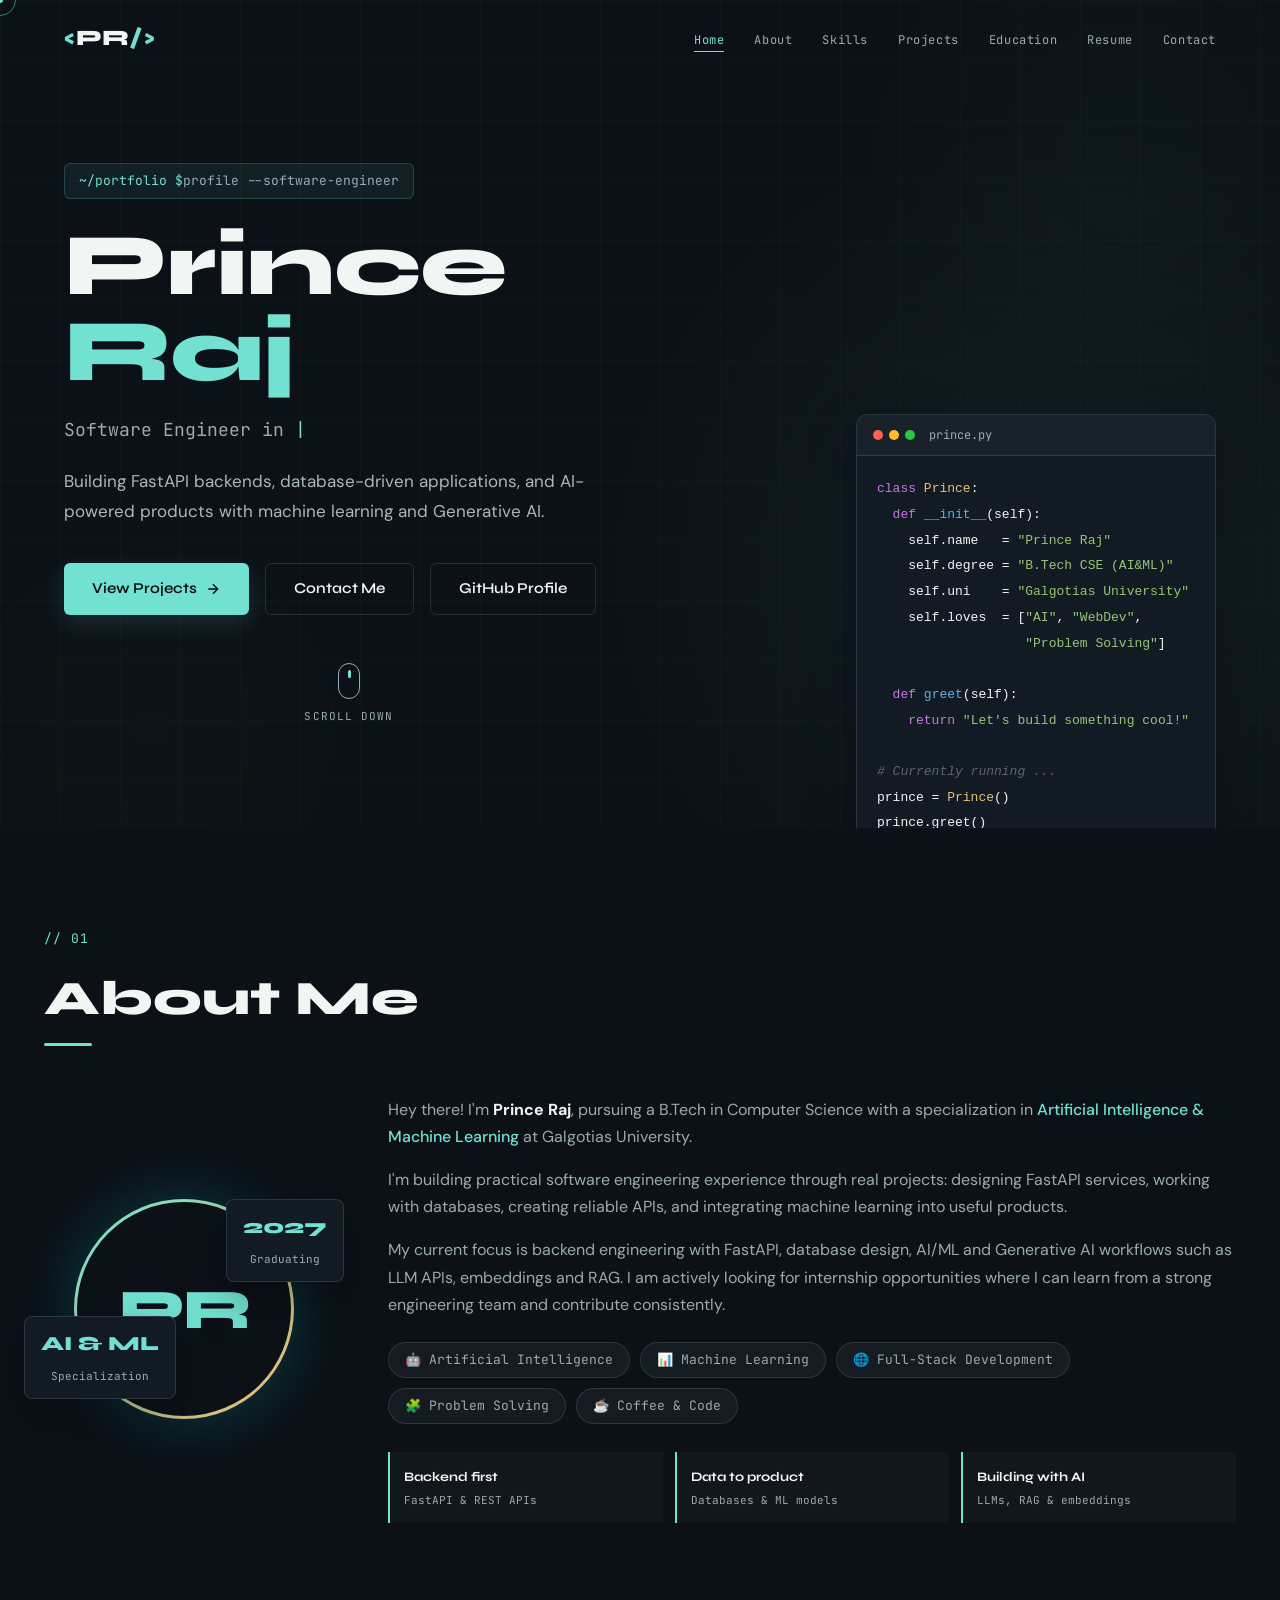
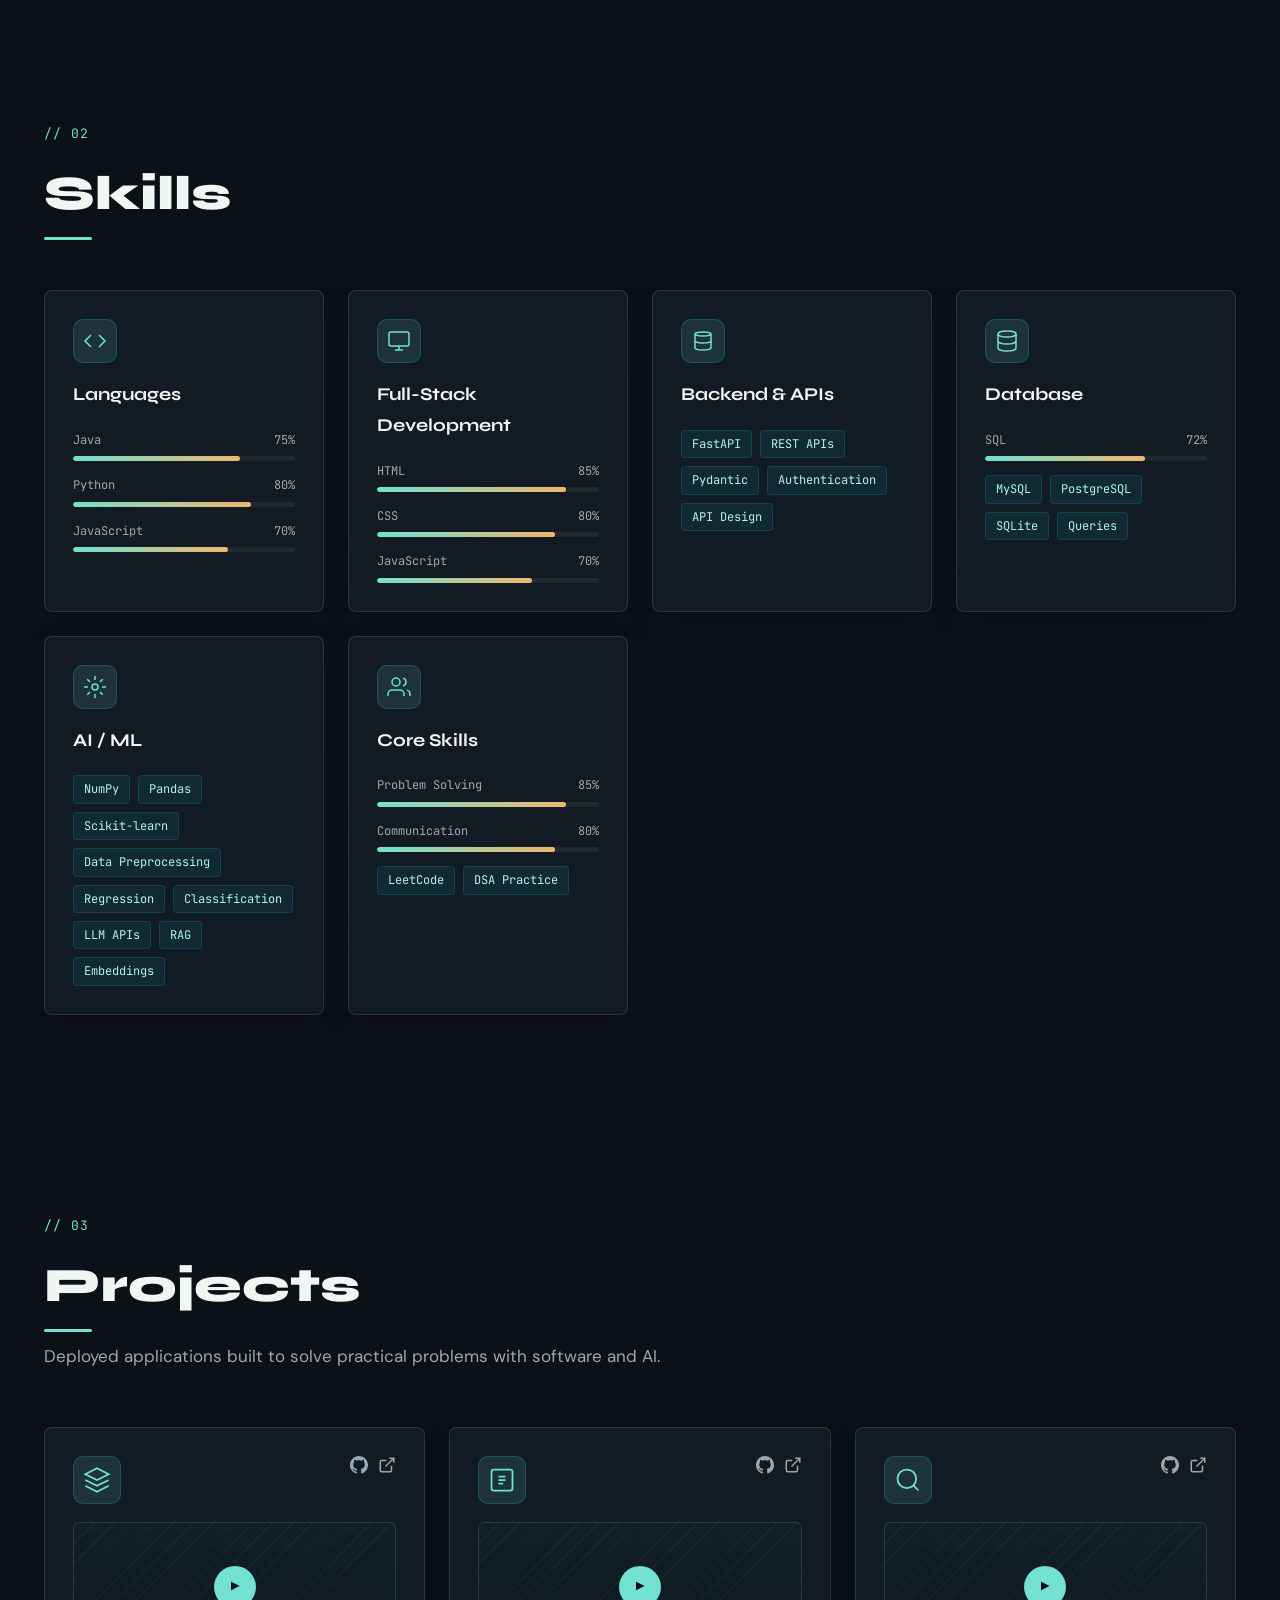
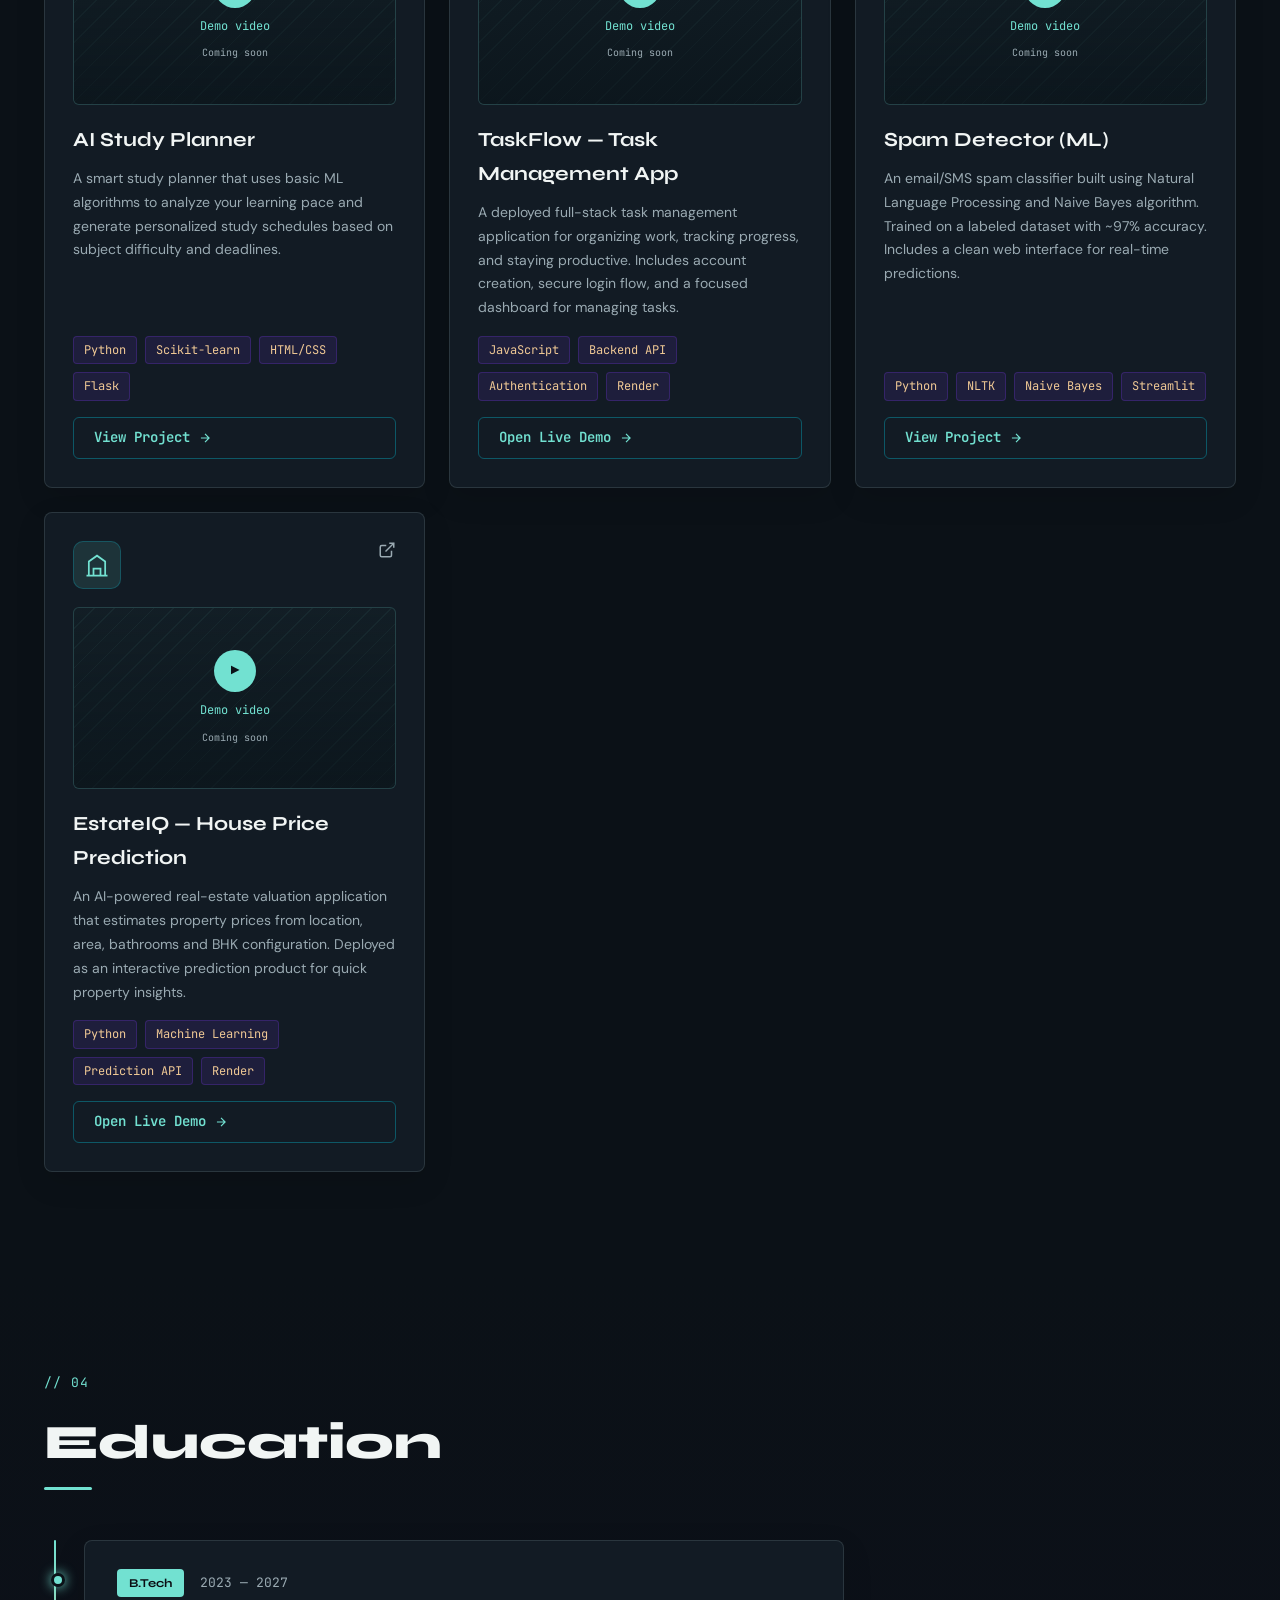
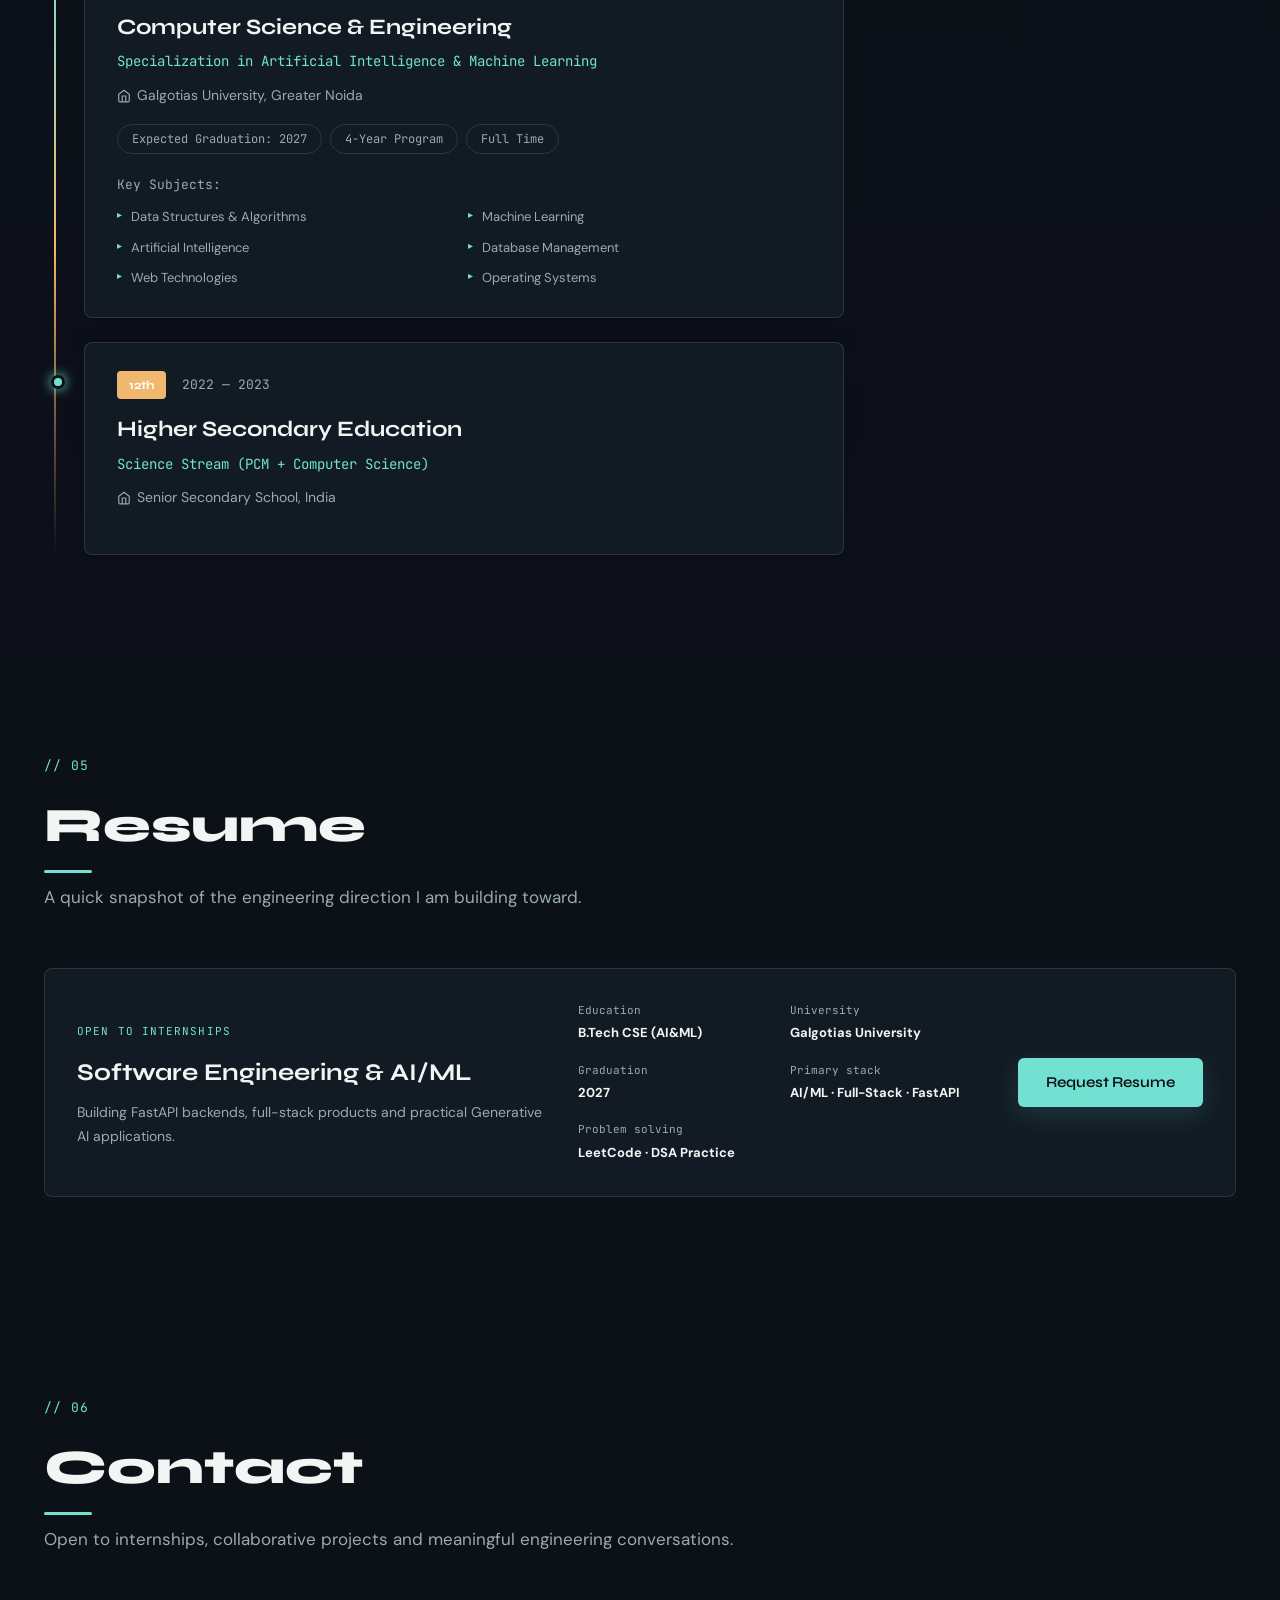
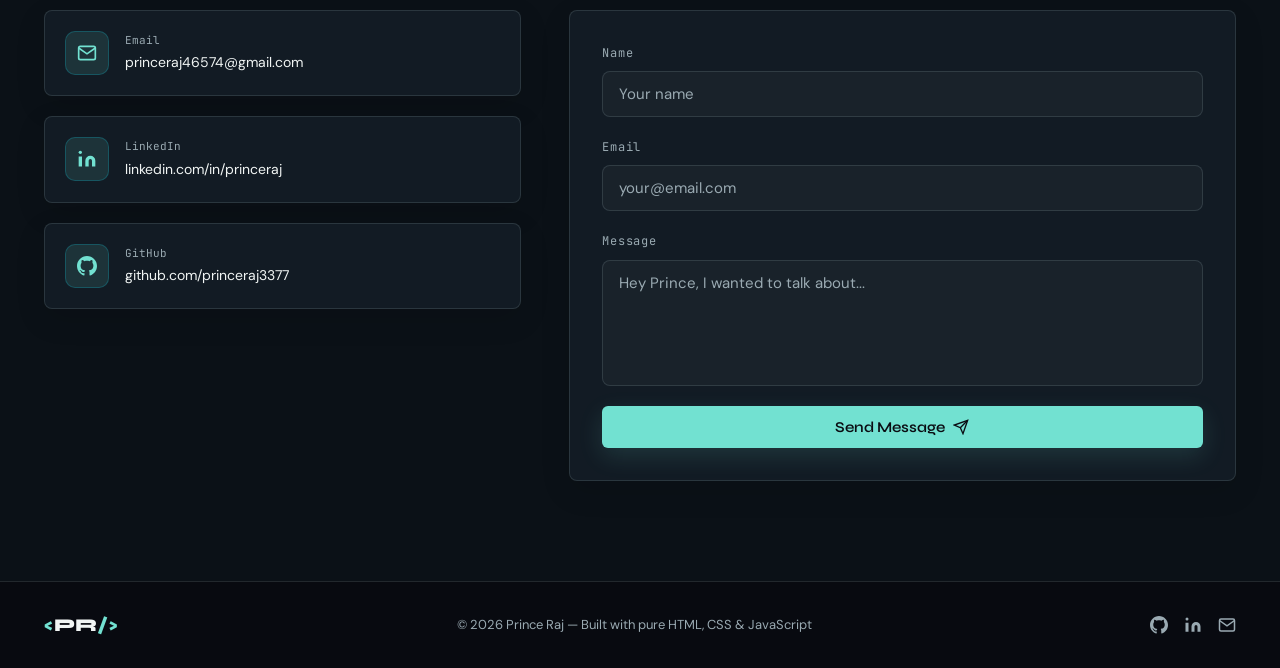
==== commit 6fd18473: "Build professional software and AI portfolio" ====
--- a/index.html
+++ b/index.html
@@ -3,8 +3,9 @@
 <head>
   <meta charset="UTF-8" />
   <meta name="viewport" content="width=device-width, initial-scale=1.0"/>
-  <title>Prince Raj | AI/ML Enthusiast</title>
-  <link rel="stylesheet" href="style.css" />
+  <title>Prince Raj | Software &amp; AI/ML Engineer</title>
+  <meta name="description" content="Prince Raj is a software engineer focused on FastAPI backends, databases, AI/ML and Generative AI." />
+  <link rel="stylesheet" href="style.css?v=20260821" />
   <!-- Google Fonts: Syne (display) + JetBrains Mono (code feel) + DM Sans (body) -->
   <link rel="preconnect" href="https://fonts.googleapis.com">
   <link rel="preconnect" href="https://fonts.gstatic.com" crossorigin>
@@ -28,10 +29,11 @@
       <li><a href="#skills"   class="nav-link"        data-section="skills">Skills</a></li>
       <li><a href="#projects" class="nav-link"        data-section="projects">Projects</a></li>
       <li><a href="#education"class="nav-link"        data-section="education">Education</a></li>
+      <li><a href="#resume"   class="nav-link"        data-section="resume">Resume</a></li>
       <li><a href="#contact"  class="nav-link"        data-section="contact">Contact</a></li>
     </ul>
     <!-- Hamburger for mobile -->
-    <button class="hamburger" id="hamburger" aria-label="Toggle menu">
+    <button class="hamburger" id="hamburger" aria-label="Toggle menu" aria-controls="navLinks" aria-expanded="false">
       <span></span><span></span><span></span>
     </button>
   </nav>
@@ -48,7 +50,7 @@
       <!-- Terminal-style greeting -->
       <div class="terminal-tag fade-up">
         <span class="term-prompt">~/portfolio $</span>
-        <span class="term-cmd"> whoami</span>
+          <span class="term-cmd"> profile --software-engineer</span>
       </div>
 
       <h1 class="hero-name fade-up delay-1">
@@ -62,8 +64,8 @@
       </p>
 
       <p class="hero-intro fade-up delay-3">
-        A passionate Computer Science student building intelligent systems,
-        crafting web experiences, and solving problems one algorithm at a time.
+        Building FastAPI backends, database-driven applications, and AI-powered
+        products with machine learning and Generative AI.
       </p>
 
       <div class="hero-buttons fade-up delay-4">
@@ -72,6 +74,7 @@
           <svg width="16" height="16" viewBox="0 0 24 24" fill="none" stroke="currentColor" stroke-width="2"><path d="M5 12h14M12 5l7 7-7 7"/></svg>
         </a>
         <a href="#contact" class="btn btn-outline">Contact Me</a>
+        <a href="https://github.com/princeraj3377" target="_blank" rel="noopener noreferrer" class="btn btn-outline btn-github">GitHub Profile</a>
       </div>
 
       <!-- Scroll indicator -->
@@ -134,28 +137,44 @@
         <!-- About text -->
         <div class="about-text reveal delay-1">
           <p class="about-para">
-            Hey there! I'm <strong>Prince Raj</strong>, a 2nd-year B.Tech student
-            majoring in Computer Science with a specialization in
+            Hey there! I'm <strong>Prince Raj</strong>, pursuing a B.Tech in
+            Computer Science with a specialization in
             <span class="highlight">Artificial Intelligence &amp; Machine Learning</span>
             at Galgotias University.
           </p>
           <p class="about-para">
-            I'm deeply fascinated by how machines learn and how elegant code can power
-            real-world intelligence. Whether it's training a model, building a responsive
-            web app, or debugging at 2 AM — I'm all in.
+            I'm building practical software engineering experience through real projects:
+            designing FastAPI services, working with databases, creating reliable APIs,
+            and integrating machine learning into useful products.
           </p>
           <p class="about-para">
-            Beyond coding, I love exploring new technologies, participating in hackathons,
-            and constantly expanding my problem-solving toolkit. I believe in learning
-            by doing — and failing forward.
+            My current focus is backend engineering with FastAPI, database design,
+            AI/ML and Generative AI workflows such as LLM APIs, embeddings and RAG.
+            I am actively looking for internship opportunities where I can learn from a
+            strong engineering team and contribute consistently.
           </p>
 
           <div class="about-interests">
             <span class="interest-chip">🤖 Artificial Intelligence</span>
             <span class="interest-chip">📊 Machine Learning</span>
-            <span class="interest-chip">🌐 Web Development</span>
+            <span class="interest-chip">🌐 Full-Stack Development</span>
             <span class="interest-chip">🧩 Problem Solving</span>
             <span class="interest-chip">☕ Coffee &amp; Code</span>
+          </div>
+
+          <div class="about-proof" aria-label="Technical focus">
+            <div class="proof-item">
+              <strong>Backend first</strong>
+              <span>FastAPI &amp; REST APIs</span>
+            </div>
+            <div class="proof-item">
+              <strong>Data to product</strong>
+              <span>Databases &amp; ML models</span>
+            </div>
+            <div class="proof-item">
+              <strong>Building with AI</strong>
+              <span>LLMs, RAG &amp; embeddings</span>
+            </div>
           </div>
         </div>
       </div>
@@ -194,12 +213,12 @@
           </div>
         </div>
 
-        <!-- Web Development -->
+        <!-- Full-Stack Development -->
         <div class="skill-card reveal delay-1">
           <div class="skill-card-icon">
             <svg width="24" height="24" viewBox="0 0 24 24" fill="none" stroke="currentColor" stroke-width="1.5"><rect x="2" y="3" width="20" height="14" rx="2"/><line x1="8" y1="21" x2="16" y2="21"/><line x1="12" y1="17" x2="12" y2="21"/></svg>
           </div>
-          <h3 class="skill-card-title">Web Development</h3>
+          <h3 class="skill-card-title">Full-Stack Development</h3>
           <div class="skill-bars">
             <div class="skill-bar-item">
               <div class="skill-bar-label"><span>HTML</span><span>85%</span></div>
@@ -213,6 +232,21 @@
               <div class="skill-bar-label"><span>JavaScript</span><span>70%</span></div>
               <div class="bar-track"><div class="bar-fill" data-width="70"></div></div>
             </div>
+          </div>
+        </div>
+
+        <!-- Database -->
+        <div class="skill-card reveal delay-2">
+          <div class="skill-card-icon">
+            <svg width="24" height="24" viewBox="0 0 24 24" fill="none" stroke="currentColor" stroke-width="1.5"><path d="M4 5c0-1.1 3.6-2 8-2s8 .9 8 2-3.6 2-8 2-8-.9-8-2Z"/><path d="M4 5v7c0 1.1 3.6 2 8 2s8-.9 8-2V5"/><path d="M4 12v7c0 1.1 3.6 2 8 2s8-.9 8-2v-7"/></svg>
+          </div>
+          <h3 class="skill-card-title">Backend &amp; APIs</h3>
+          <div class="skill-pills">
+            <span class="skill-pill">FastAPI</span>
+            <span class="skill-pill">REST APIs</span>
+            <span class="skill-pill">Pydantic</span>
+            <span class="skill-pill">Authentication</span>
+            <span class="skill-pill">API Design</span>
           </div>
         </div>
 
@@ -231,6 +265,7 @@
           <!-- Pill badges for extra tech -->
           <div class="skill-pills">
             <span class="skill-pill">MySQL</span>
+            <span class="skill-pill">PostgreSQL</span>
             <span class="skill-pill">SQLite</span>
             <span class="skill-pill">Queries</span>
           </div>
@@ -249,6 +284,9 @@
             <span class="skill-pill">Data Preprocessing</span>
             <span class="skill-pill">Regression</span>
             <span class="skill-pill">Classification</span>
+            <span class="skill-pill">LLM APIs</span>
+            <span class="skill-pill">RAG</span>
+            <span class="skill-pill">Embeddings</span>
           </div>
         </div>
 
@@ -267,6 +305,10 @@
               <div class="skill-bar-label"><span>Communication</span><span>80%</span></div>
               <div class="bar-track"><div class="bar-fill" data-width="80"></div></div>
             </div>
+          </div>
+          <div class="skill-pills">
+            <span class="skill-pill">LeetCode</span>
+            <span class="skill-pill">DSA Practice</span>
           </div>
         </div>
 
@@ -280,6 +322,7 @@
       <div class="section-header reveal">
         <span class="section-tag">// 03</span>
         <h2 class="section-title">Projects</h2>
+        <p class="section-subtitle">Deployed applications built to solve practical problems with software and AI.</p>
       </div>
 
       <div class="projects-grid">
@@ -291,13 +334,20 @@
               <svg width="28" height="28" viewBox="0 0 24 24" fill="none" stroke="currentColor" stroke-width="1.5"><path d="M12 2L2 7l10 5 10-5-10-5z"/><path d="M2 17l10 5 10-5"/><path d="M2 12l10 5 10-5"/></svg>
             </div>
             <div class="project-links">
-              <a href="#" class="icon-link" title="GitHub">
+              <a href="https://github.com/princeraj3377" target="_blank" rel="noopener noreferrer" class="icon-link" title="GitHub profile">
                 <svg width="18" height="18" viewBox="0 0 24 24" fill="currentColor"><path d="M12 0c-6.626 0-12 5.373-12 12 0 5.302 3.438 9.8 8.207 11.387.599.111.793-.261.793-.577v-2.234c-3.338.726-4.033-1.416-4.033-1.416-.546-1.387-1.333-1.756-1.333-1.756-1.089-.745.083-.729.083-.729 1.205.084 1.839 1.237 1.839 1.237 1.07 1.834 2.807 1.304 3.492.997.107-.775.418-1.305.762-1.604-2.665-.305-5.467-1.334-5.467-5.931 0-1.311.469-2.381 1.236-3.221-.124-.303-.535-1.524.117-3.176 0 0 1.008-.322 3.301 1.23.957-.266 1.983-.399 3.003-.404 1.02.005 2.047.138 3.006.404 2.291-1.552 3.297-1.23 3.297-1.23.653 1.653.242 2.874.118 3.176.77.84 1.235 1.911 1.235 3.221 0 4.609-2.807 5.624-5.479 5.921.43.372.823 1.102.823 2.222v3.293c0 .319.192.694.801.576 4.765-1.589 8.199-6.086 8.199-11.386 0-6.627-5.373-12-12-12z"/></svg>
               </a>
-              <a href="#" class="icon-link" title="Live Demo">
+              <a href="https://task-mangement-5z3d.onrender.com/" target="_blank" rel="noopener noreferrer" class="icon-link" title="Open TaskFlow live demo">
                 <svg width="18" height="18" viewBox="0 0 24 24" fill="none" stroke="currentColor" stroke-width="2"><path d="M18 13v6a2 2 0 01-2 2H5a2 2 0 01-2-2V8a2 2 0 012-2h6"/><polyline points="15 3 21 3 21 9"/><line x1="10" y1="14" x2="21" y2="3"/></svg>
               </a>
             </div>
+          </div>
+          <div class="project-video">
+            <a href="https://www.youtube.com/" target="_blank" rel="noopener noreferrer">
+              <span class="video-play" aria-hidden="true">▶</span>
+              <span>Demo video</span>
+              <span class="video-note">Coming soon</span>
+            </a>
           </div>
           <h3 class="project-title">AI Study Planner</h3>
           <p class="project-desc">
@@ -328,19 +378,26 @@
               </a>
             </div>
           </div>
-          <h3 class="project-title">DevQuote — Quote App</h3>
+          <div class="project-video">
+            <a href="https://www.youtube.com/" target="_blank" rel="noopener noreferrer">
+              <span class="video-play" aria-hidden="true">▶</span>
+              <span>Demo video</span>
+              <span class="video-note">Coming soon</span>
+            </a>
+          </div>
+          <h3 class="project-title">TaskFlow — Task Management App</h3>
           <p class="project-desc">
-            A minimalist web application that serves random programming quotes and memes
-            to keep developers motivated. Features daily quotes, favorites list, and share
-            to social media functionality.
+            A deployed full-stack task management application for organizing work,
+            tracking progress, and staying productive. Includes account creation,
+            secure login flow, and a focused dashboard for managing tasks.
           </p>
           <div class="project-tech">
-            <span class="tech-tag">HTML</span>
-            <span class="tech-tag">CSS</span>
             <span class="tech-tag">JavaScript</span>
-            <span class="tech-tag">REST API</span>
-          </div>
-          <a href="#" class="btn btn-project">View Project <svg width="14" height="14" viewBox="0 0 24 24" fill="none" stroke="currentColor" stroke-width="2"><path d="M5 12h14M12 5l7 7-7 7"/></svg></a>
+            <span class="tech-tag">Backend API</span>
+            <span class="tech-tag">Authentication</span>
+            <span class="tech-tag">Render</span>
+          </div>
+          <a href="https://task-mangement-5z3d.onrender.com/" target="_blank" rel="noopener noreferrer" class="btn btn-project">Open Live Demo <svg width="14" height="14" viewBox="0 0 24 24" fill="none" stroke="currentColor" stroke-width="2"><path d="M5 12h14M12 5l7 7-7 7"/></svg></a>
         </div>
 
         <!-- Project 3 -->
@@ -357,6 +414,13 @@
                 <svg width="18" height="18" viewBox="0 0 24 24" fill="none" stroke="currentColor" stroke-width="2"><path d="M18 13v6a2 2 0 01-2 2H5a2 2 0 01-2-2V8a2 2 0 012-2h6"/><polyline points="15 3 21 3 21 9"/><line x1="10" y1="14" x2="21" y2="3"/></svg>
               </a>
             </div>
+          </div>
+          <div class="project-video">
+            <a href="https://www.youtube.com/" target="_blank" rel="noopener noreferrer">
+              <span class="video-play" aria-hidden="true">▶</span>
+              <span>Demo video</span>
+              <span class="video-note">Coming soon</span>
+            </a>
           </div>
           <h3 class="project-title">Spam Detector (ML)</h3>
           <p class="project-desc">
@@ -373,6 +437,40 @@
           <a href="#" class="btn btn-project">View Project <svg width="14" height="14" viewBox="0 0 24 24" fill="none" stroke="currentColor" stroke-width="2"><path d="M5 12h14M12 5l7 7-7 7"/></svg></a>
         </div>
 
+        <!-- Project 4 -->
+        <div class="project-card reveal delay-1">
+          <div class="project-card-top">
+            <div class="project-icon">
+              <svg width="28" height="28" viewBox="0 0 24 24" fill="none" stroke="currentColor" stroke-width="1.5"><path d="M3 21h18M5 21V9l7-5 7 5v12M9 21v-6h6v6M8 10h.01M12 10h.01M16 10h.01"/></svg>
+            </div>
+            <div class="project-links">
+              <a href="https://bangalore-house-price-zjwc.onrender.com/" target="_blank" rel="noopener noreferrer" class="icon-link" title="Open EstateIQ live demo">
+                <svg width="18" height="18" viewBox="0 0 24 24" fill="none" stroke="currentColor" stroke-width="2"><path d="M18 13v6a2 2 0 01-2 2H5a2 2 0 01-2-2V8a2 2 0 012-2h6"/><polyline points="15 3 21 3 21 9"/><line x1="10" y1="14" x2="21" y2="3"/></svg>
+              </a>
+            </div>
+          </div>
+          <div class="project-video">
+            <a href="https://www.youtube.com/" target="_blank" rel="noopener noreferrer">
+              <span class="video-play" aria-hidden="true">▶</span>
+              <span>Demo video</span>
+              <span class="video-note">Coming soon</span>
+            </a>
+          </div>
+          <h3 class="project-title">EstateIQ — House Price Prediction</h3>
+          <p class="project-desc">
+            An AI-powered real-estate valuation application that estimates property
+            prices from location, area, bathrooms and BHK configuration. Deployed as
+            an interactive prediction product for quick property insights.
+          </p>
+          <div class="project-tech">
+            <span class="tech-tag">Python</span>
+            <span class="tech-tag">Machine Learning</span>
+            <span class="tech-tag">Prediction API</span>
+            <span class="tech-tag">Render</span>
+          </div>
+          <a href="https://bangalore-house-price-zjwc.onrender.com/" target="_blank" rel="noopener noreferrer" class="btn btn-project">Open Live Demo <svg width="14" height="14" viewBox="0 0 24 24" fill="none" stroke="currentColor" stroke-width="2"><path d="M5 12h14M12 5l7 7-7 7"/></svg></a>
+        </div>
+
       </div><!-- /projects-grid -->
     </div>
   </section>
@@ -438,13 +536,40 @@
     </div>
   </section>
 
+  <!-- ========== RESUME SECTION ========== -->
+  <section id="resume" class="resume-section section">
+    <div class="container">
+      <div class="section-header reveal">
+        <span class="section-tag">// 05</span>
+        <h2 class="section-title">Resume</h2>
+        <p class="section-subtitle">A quick snapshot of the engineering direction I am building toward.</p>
+      </div>
+
+      <div class="resume-panel reveal">
+        <div class="resume-heading">
+          <span class="resume-status">OPEN TO INTERNSHIPS</span>
+          <h3>Software Engineering &amp; AI/ML</h3>
+          <p>Building FastAPI backends, full-stack products and practical Generative AI applications.</p>
+        </div>
+        <div class="resume-details">
+          <div><span>Education</span><strong>B.Tech CSE (AI&amp;ML)</strong></div>
+          <div><span>University</span><strong>Galgotias University</strong></div>
+          <div><span>Graduation</span><strong>2027</strong></div>
+          <div><span>Primary stack</span><strong>AI/ML · Full-Stack · FastAPI</strong></div>
+          <div><span>Problem solving</span><strong>LeetCode · DSA Practice</strong></div>
+        </div>
+        <a href="mailto:princeraj46574@gmail.com?subject=Resume%20Request" class="btn btn-primary">Request Resume</a>
+      </div>
+    </div>
+  </section>
+
   <!-- ========== CONTACT SECTION ========== -->
   <section id="contact" class="contact-section section">
     <div class="container">
       <div class="section-header reveal">
-        <span class="section-tag">// 05</span>
+        <span class="section-tag">// 06</span>
         <h2 class="section-title">Contact</h2>
-        <p class="section-subtitle">Have a project in mind or just want to say hi? Let's talk!</p>
+        <p class="section-subtitle">Open to internships, collaborative projects and meaningful engineering conversations.</p>
       </div>
 
       <div class="contact-grid">
@@ -460,7 +585,7 @@
             </div>
           </a>
 
-          <a href="https://www.linkedin.com/in/prince-kumar-448a07297/" target="_blank" class="contact-item">
+          <a href="https://www.linkedin.com/in/prince-kumar-448a07297/" target="_blank" rel="noopener noreferrer" class="contact-item">
             <div class="contact-icon">
               <svg width="20" height="20" viewBox="0 0 24 24" fill="currentColor"><path d="M16 8a6 6 0 016 6v7h-4v-7a2 2 0 00-2-2 2 2 0 00-2 2v7h-4v-7a6 6 0 016-6zM2 9h4v12H2z"/><circle cx="4" cy="4" r="2"/></svg>
             </div>
@@ -470,7 +595,7 @@
             </div>
           </a>
 
-          <a href="https://github.com/princeraj3377" target="_blank" class="contact-item">
+          <a href="https://github.com/princeraj3377" target="_blank" rel="noopener noreferrer" class="contact-item">
             <div class="contact-icon">
               <svg width="20" height="20" viewBox="0 0 24 24" fill="currentColor"><path d="M12 0c-6.626 0-12 5.373-12 12 0 5.302 3.438 9.8 8.207 11.387.599.111.793-.261.793-.577v-2.234c-3.338.726-4.033-1.416-4.033-1.416-.546-1.387-1.333-1.756-1.333-1.756-1.089-.745.083-.729.083-.729 1.205.084 1.839 1.237 1.839 1.237 1.07 1.834 2.807 1.304 3.492.997.107-.775.418-1.305.762-1.604-2.665-.305-5.467-1.334-5.467-5.931 0-1.311.469-2.381 1.236-3.221-.124-.303-.535-1.524.117-3.176 0 0 1.008-.322 3.301 1.23.957-.266 1.983-.399 3.003-.404 1.02.005 2.047.138 3.006.404 2.291-1.552 3.297-1.23 3.297-1.23.653 1.653.242 2.874.118 3.176.77.84 1.235 1.911 1.235 3.221 0 4.609-2.807 5.624-5.479 5.921.43.372.823 1.102.823 2.222v3.293c0 .319.192.694.801.576 4.765-1.589 8.199-6.086 8.199-11.386 0-6.627-5.373-12-12-12z"/></svg>
             </div>
@@ -501,7 +626,7 @@
               <svg width="16" height="16" viewBox="0 0 24 24" fill="none" stroke="currentColor" stroke-width="2"><line x1="22" y1="2" x2="11" y2="13"/><polygon points="22 2 15 22 11 13 2 9 22 2"/></svg>
             </button>
             <!-- Success message (hidden by default) -->
-            <div class="form-success" id="formSuccess">
+            <div class="form-success" id="formSuccess" role="status" aria-live="polite">
               ✅ Message sent! I'll get back to you soon.
             </div>
           </form>
@@ -517,16 +642,16 @@
         <span class="logo-bracket">&lt;</span>PR<span class="logo-bracket">/&gt;</span>
       </div>
       <p class="footer-copy">
-        © 2025 Prince Raj — Built with ❤️, lots of ☕ &amp; pure HTML/CSS/JS
+        © 2026 Prince Raj — Built with pure HTML, CSS &amp; JavaScript
       </p>
       <div class="footer-socials">
-        <a href="https://github.com/princeraj" target="_blank" class="social-link" title="GitHub">
+        <a href="https://github.com/princeraj3377" target="_blank" rel="noopener noreferrer" class="social-link" title="GitHub">
           <svg width="18" height="18" viewBox="0 0 24 24" fill="currentColor"><path d="M12 0c-6.626 0-12 5.373-12 12 0 5.302 3.438 9.8 8.207 11.387.599.111.793-.261.793-.577v-2.234c-3.338.726-4.033-1.416-4.033-1.416-.546-1.387-1.333-1.756-1.333-1.756-1.089-.745.083-.729.083-.729 1.205.084 1.839 1.237 1.839 1.237 1.07 1.834 2.807 1.304 3.492.997.107-.775.418-1.305.762-1.604-2.665-.305-5.467-1.334-5.467-5.931 0-1.311.469-2.381 1.236-3.221-.124-.303-.535-1.524.117-3.176 0 0 1.008-.322 3.301 1.23.957-.266 1.983-.399 3.003-.404 1.02.005 2.047.138 3.006.404 2.291-1.552 3.297-1.23 3.297-1.23.653 1.653.242 2.874.118 3.176.77.84 1.235 1.911 1.235 3.221 0 4.609-2.807 5.624-5.479 5.921.43.372.823 1.102.823 2.222v3.293c0 .319.192.694.801.576 4.765-1.589 8.199-6.086 8.199-11.386 0-6.627-5.373-12-12-12z"/></svg>
         </a>
-        <a href="https://linkedin.com/in/princeraj" target="_blank" class="social-link" title="LinkedIn">
+        <a href="https://www.linkedin.com/in/prince-kumar-448a07297/" target="_blank" rel="noopener noreferrer" class="social-link" title="LinkedIn">
           <svg width="18" height="18" viewBox="0 0 24 24" fill="currentColor"><path d="M16 8a6 6 0 016 6v7h-4v-7a2 2 0 00-2-2 2 2 0 00-2 2v7h-4v-7a6 6 0 016-6zM2 9h4v12H2z"/><circle cx="4" cy="4" r="2"/></svg>
         </a>
-        <a href="mailto:princeraj@example.com" class="social-link" title="Email">
+        <a href="mailto:princeraj46574@gmail.com" class="social-link" title="Email">
           <svg width="18" height="18" viewBox="0 0 24 24" fill="none" stroke="currentColor" stroke-width="2"><path d="M4 4h16c1.1 0 2 .9 2 2v12c0 1.1-.9 2-2 2H4c-1.1 0-2-.9-2-2V6c0-1.1.9-2 2-2z"/><polyline points="22,6 12,13 2,6"/></svg>
         </a>
       </div>
--- a/style.css
+++ b/style.css
@@ -28,7 +28,10 @@
 /* ---------- Reset & Base ---------- */
 *, *::before, *::after { margin: 0; padding: 0; box-sizing: border-box; }
 
-html { scroll-behavior: smooth; }
+html {
+  scroll-behavior: smooth;
+  overflow-x: hidden;
+}
 
 body {
   background-color: var(--bg-dark);
@@ -292,7 +295,7 @@
   border-radius: 50%;
   filter: blur(80px);
   z-index: 0;
-  animation: blobFloat 8s ease-in-out infinite alternate;
+  animation: none;
 }
 .blob-1 {
   width: 500px; height: 500px;
@@ -388,7 +391,7 @@
   width: 3px; height: 8px;
   background: var(--accent);
   border-radius: 2px;
-  animation: scrollAnim 1.5s ease infinite;
+  animation: none;
 }
 @keyframes scrollAnim {
   0%   { transform: translateY(0); opacity: 1; }
@@ -525,6 +528,38 @@
   gap: 10px;
   margin-top: 24px;
 }
+
+.about-proof {
+  display: grid;
+  grid-template-columns: repeat(3, 1fr);
+  gap: 12px;
+  margin-top: 28px;
+}
+
+.proof-item {
+  padding: 14px;
+  border-left: 2px solid var(--accent);
+  background: rgba(255, 255, 255, 0.025);
+}
+
+.proof-item strong,
+.proof-item span {
+  display: block;
+}
+
+.proof-item strong {
+  color: var(--text-primary);
+  font-family: var(--font-display);
+  font-size: 13px;
+}
+
+.proof-item span {
+  margin-top: 4px;
+  color: var(--text-muted);
+  font-family: var(--font-mono);
+  font-size: 11px;
+  line-height: 1.5;
+}
 .interest-chip {
   background: var(--bg-glass);
   border: 1px solid var(--border);
@@ -688,6 +723,53 @@
   align-items: flex-start;
   margin-bottom: 18px;
 }
+
+.project-video {
+  margin: 0 0 18px;
+  border: 1px solid rgba(114, 225, 209, 0.16);
+  border-radius: 6px;
+  background: rgba(114, 225, 209, 0.045);
+  overflow: hidden;
+}
+
+.project-video a {
+  display: flex;
+  align-items: center;
+  justify-content: center;
+  gap: 8px;
+  aspect-ratio: 16 / 9;
+  min-height: 0;
+  padding: 18px;
+  background:
+    linear-gradient(rgba(8, 17, 23, 0.28), rgba(8, 17, 23, 0.7)),
+    repeating-linear-gradient(135deg, rgba(114, 225, 209, 0.08) 0 1px, transparent 1px 14px);
+  color: var(--accent);
+  font-family: var(--font-mono);
+  font-size: 12px;
+  flex-direction: column;
+}
+
+.project-video a:hover { background: var(--accent-glow); }
+
+.video-play {
+  display: inline-grid;
+  width: 42px;
+  height: 42px;
+  place-items: center;
+  border-radius: 50%;
+  background: var(--accent);
+  color: var(--bg-dark);
+  font-size: 14px;
+}
+
+.video-note {
+  color: var(--text-muted);
+  font-size: 10px;
+}
+
+@media (max-width: 480px) {
+  .project-video a { min-height: 0; }
+}
 .project-icon {
   width: 48px; height: 48px;
   background: var(--accent-glow);
@@ -741,6 +823,51 @@
 .education-section {
   background: linear-gradient(180deg, var(--bg-dark) 0%, #0d0f1a 100%);
 }
+
+/* ============================================================
+   RESUME SECTION
+   ============================================================ */
+.resume-section { background: var(--bg-dark); }
+
+.resume-panel {
+  display: grid;
+  grid-template-columns: 1.15fr 1fr auto;
+  gap: 32px;
+  align-items: center;
+  padding: 32px;
+  background: var(--bg-card);
+  border: 1px solid var(--border);
+  border-radius: 8px;
+}
+
+.resume-status {
+  display: inline-block;
+  margin-bottom: 12px;
+  color: var(--accent);
+  font-family: var(--font-mono);
+  font-size: 11px;
+  letter-spacing: 0.1em;
+}
+
+.resume-heading h3 {
+  color: var(--text-primary);
+  font-family: var(--font-display);
+  font-size: 24px;
+  margin-bottom: 8px;
+}
+
+.resume-heading p { color: var(--text-muted); font-size: 14px; }
+
+.resume-details {
+  display: grid;
+  grid-template-columns: repeat(2, 1fr);
+  gap: 16px;
+}
+
+.resume-details span,
+.resume-details strong { display: block; }
+.resume-details span { color: var(--text-muted); font-family: var(--font-mono); font-size: 11px; margin-bottom: 3px; }
+.resume-details strong { color: var(--text-primary); font-size: 13px; }
 
 .edu-timeline {
   display: flex;
@@ -1055,3 +1182,142 @@
   .contact-form-wrap { padding: 20px; }
   .edu-card { padding: 20px; }
 }
+
+/* Keep the custom cursor for precise pointers only. */
+@media (hover: none), (pointer: coarse) {
+  body { cursor: auto; }
+  .cursor-dot,
+  .cursor-ring { display: none; }
+}
+
+@media (prefers-reduced-motion: reduce) {
+  html { scroll-behavior: auto; }
+  *, *::before, *::after {
+    animation-duration: 0.01ms !important;
+    animation-iteration-count: 1 !important;
+    transition-duration: 0.01ms !important;
+  }
+}
+
+/* ============================================================
+   PROFESSIONAL POLISH
+   ============================================================ */
+:root {
+  --bg-dark: #0b1117;
+  --bg-card: #121b24;
+  --bg-glass: rgba(255, 255, 255, 0.045);
+  --border: rgba(190, 220, 220, 0.14);
+  --accent: #72e1d1;
+  --accent-2: #f0b86e;
+  --accent-glow: rgba(114, 225, 209, 0.12);
+  --text-primary: #f1f5f4;
+  --text-muted: #9aaab2;
+  --text-code: #b7f2e9;
+  --shadow: 0 18px 50px rgba(0, 0, 0, 0.28);
+}
+
+body {
+  background:
+    radial-gradient(circle at 82% 8%, rgba(114, 225, 209, 0.07), transparent 28rem),
+    var(--bg-dark);
+  font-size: 16px;
+  overflow-x: clip;
+}
+
+.container { max-width: 1240px; }
+
+.navbar {
+  padding: 20px 5vw;
+}
+
+.navbar.scrolled {
+  background: rgba(11, 17, 23, 0.94);
+  border-bottom-color: rgba(190, 220, 220, 0.16);
+}
+
+.nav-links { gap: 30px; }
+.nav-link { font-size: 12px; }
+
+.hero-section {
+  min-height: 92vh;
+  padding: 132px 5vw 72px;
+}
+
+.grid-bg {
+  background-image:
+    linear-gradient(rgba(114, 225, 209, 0.025) 1px, transparent 1px),
+    linear-gradient(90deg, rgba(114, 225, 209, 0.025) 1px, transparent 1px);
+}
+
+.blob { opacity: 0.55; }
+.blob-1 { background: radial-gradient(circle, rgba(114, 225, 209, 0.08), transparent 70%); }
+.blob-2 { background: radial-gradient(circle, rgba(240, 184, 110, 0.06), transparent 70%); }
+
+.hero-content { max-width: 680px; }
+
+.terminal-tag {
+  max-width: 100%;
+  white-space: nowrap;
+  overflow: hidden;
+  text-overflow: ellipsis;
+  background: rgba(114, 225, 209, 0.07);
+  border-color: rgba(114, 225, 209, 0.2);
+}
+
+.hero-name {
+  font-size: clamp(54px, 7vw, 88px);
+  letter-spacing: -1px;
+  line-height: 0.98;
+}
+
+.hero-intro {
+  max-width: 570px;
+  color: #aab8bd;
+}
+
+.hero-code-card {
+  right: 5vw;
+  min-width: 360px;
+  max-width: 430px;
+  box-shadow: var(--shadow);
+}
+
+.btn { border-radius: 6px; }
+.btn-primary { box-shadow: 0 8px 24px rgba(114, 225, 209, 0.14); }
+.btn-primary:hover { box-shadow: 0 12px 30px rgba(114, 225, 209, 0.24); }
+
+.skill-card,
+.project-card,
+.edu-card,
+.contact-item,
+.contact-form-wrap {
+  border-radius: 8px;
+  box-shadow: 0 10px 30px rgba(0, 0, 0, 0.12);
+}
+
+.skill-card:hover,
+.project-card:hover,
+.contact-item:hover {
+  border-color: rgba(114, 225, 209, 0.42);
+}
+
+.project-card::after { background: var(--accent); }
+.tech-tag { color: #f0c995; }
+
+.contact-value { overflow-wrap: anywhere; }
+
+:focus-visible {
+  outline: 2px solid var(--accent);
+  outline-offset: 4px;
+}
+
+@media (max-width: 768px) {
+  .hero-section { min-height: 100vh; }
+  .terminal-tag { font-size: 11px; }
+  .hero-name { font-size: clamp(52px, 16vw, 76px); }
+  .hero-intro { font-size: 16px; }
+  .hero-buttons { gap: 10px; }
+  .about-proof { grid-template-columns: 1fr; }
+  .resume-panel { grid-template-columns: 1fr; gap: 24px; padding: 24px; }
+  .resume-panel .btn { width: 100%; }
+}
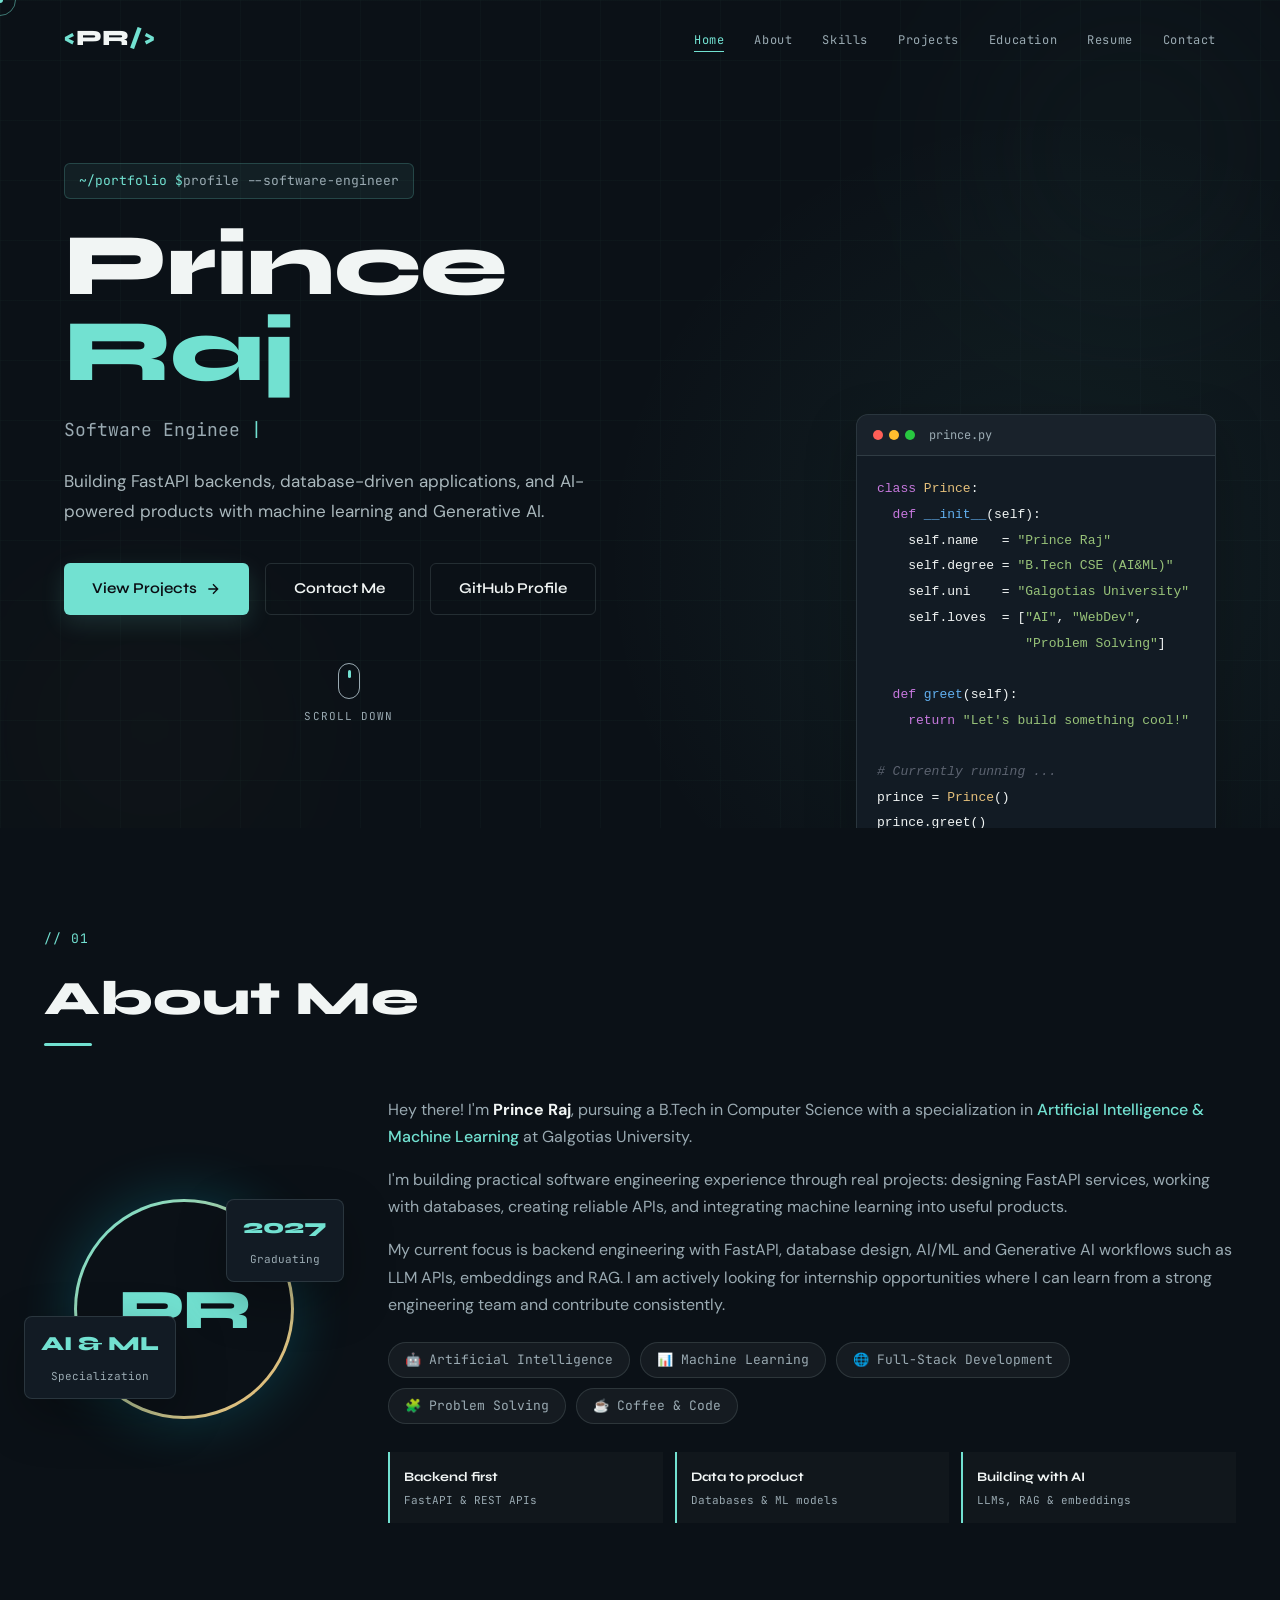
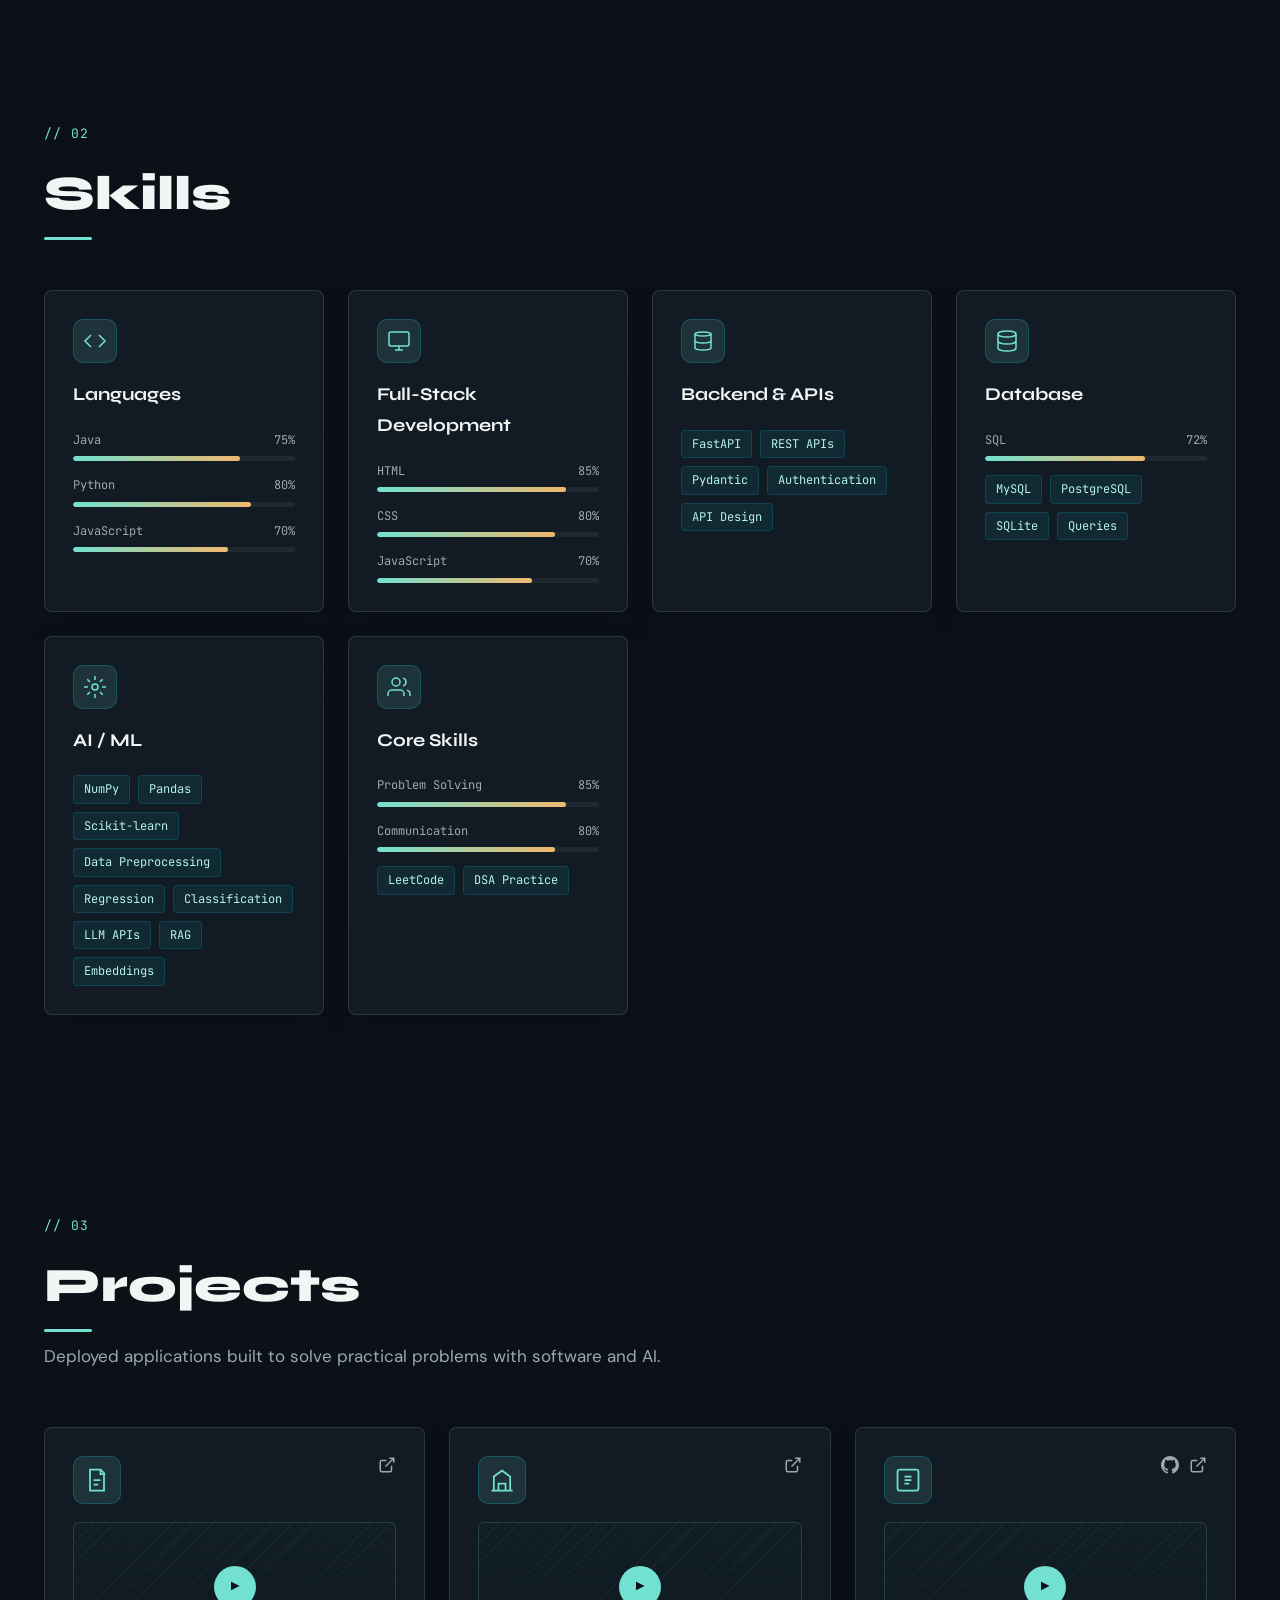
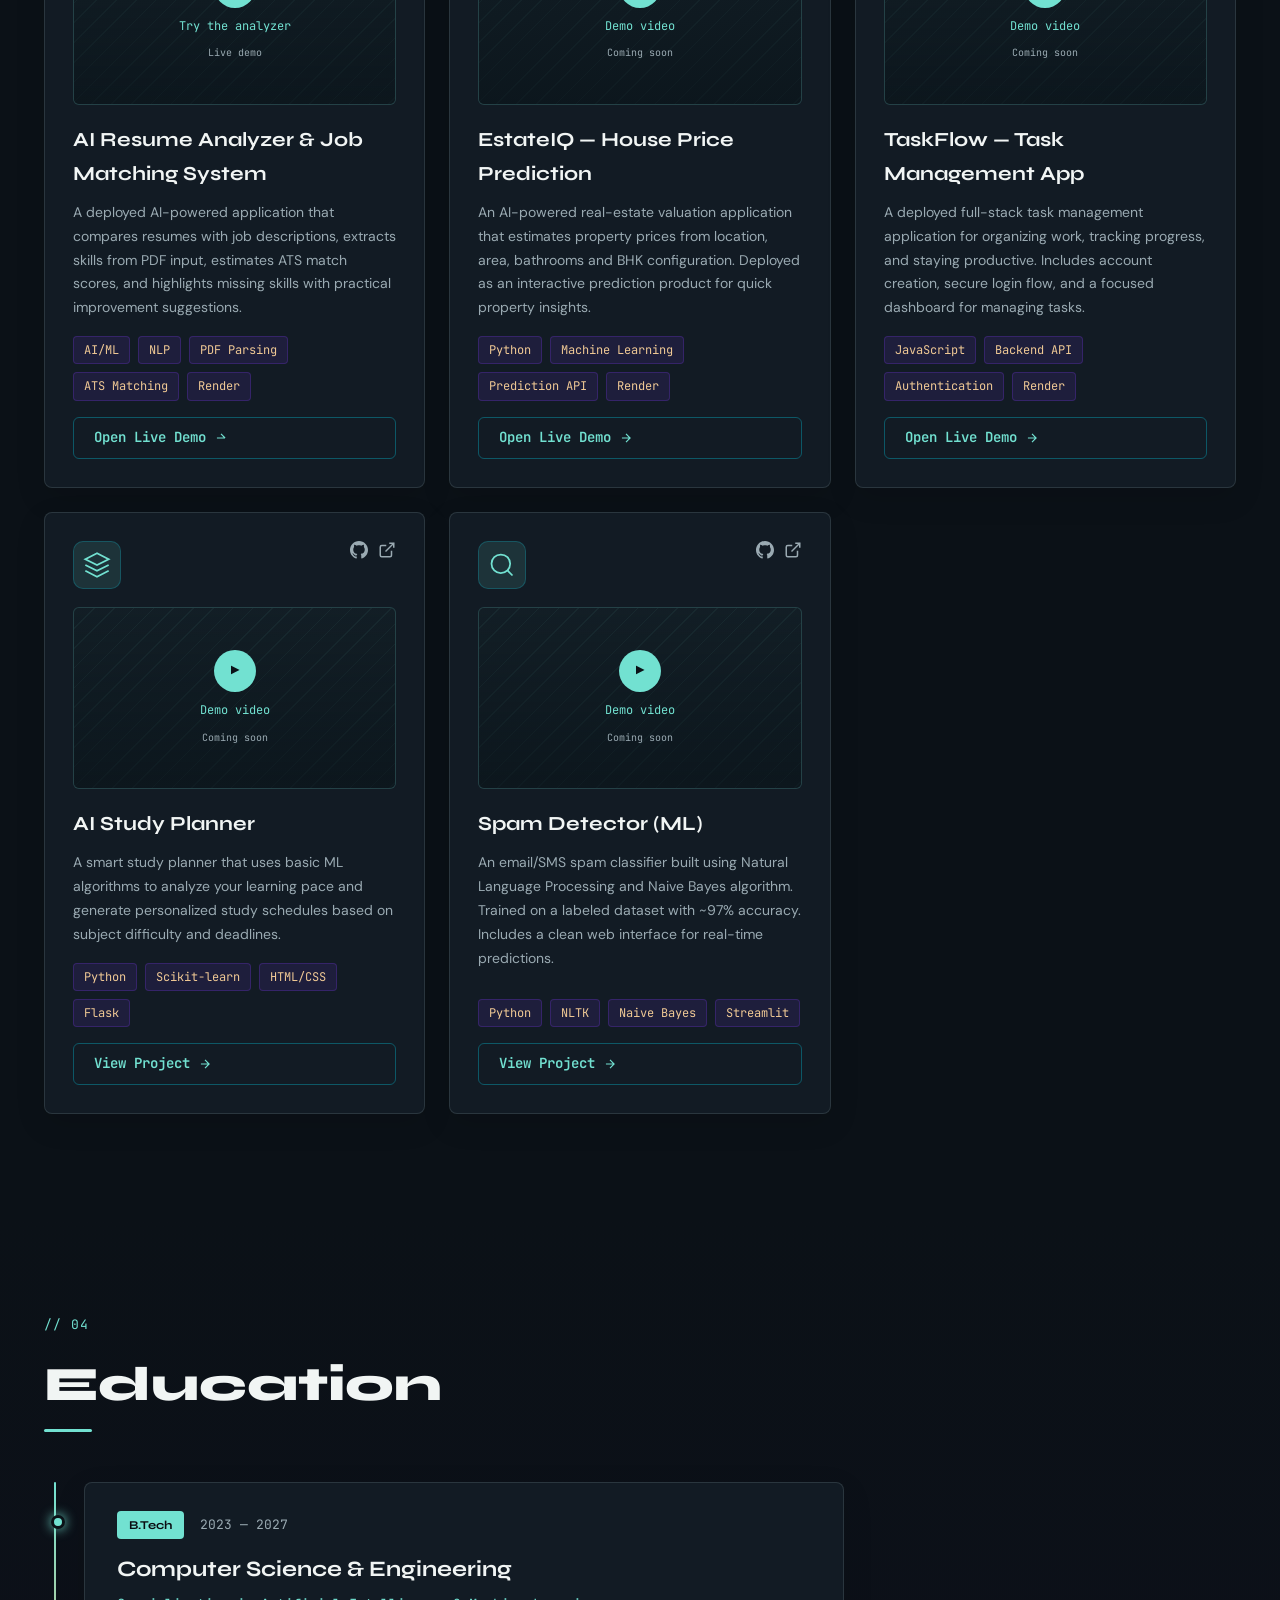
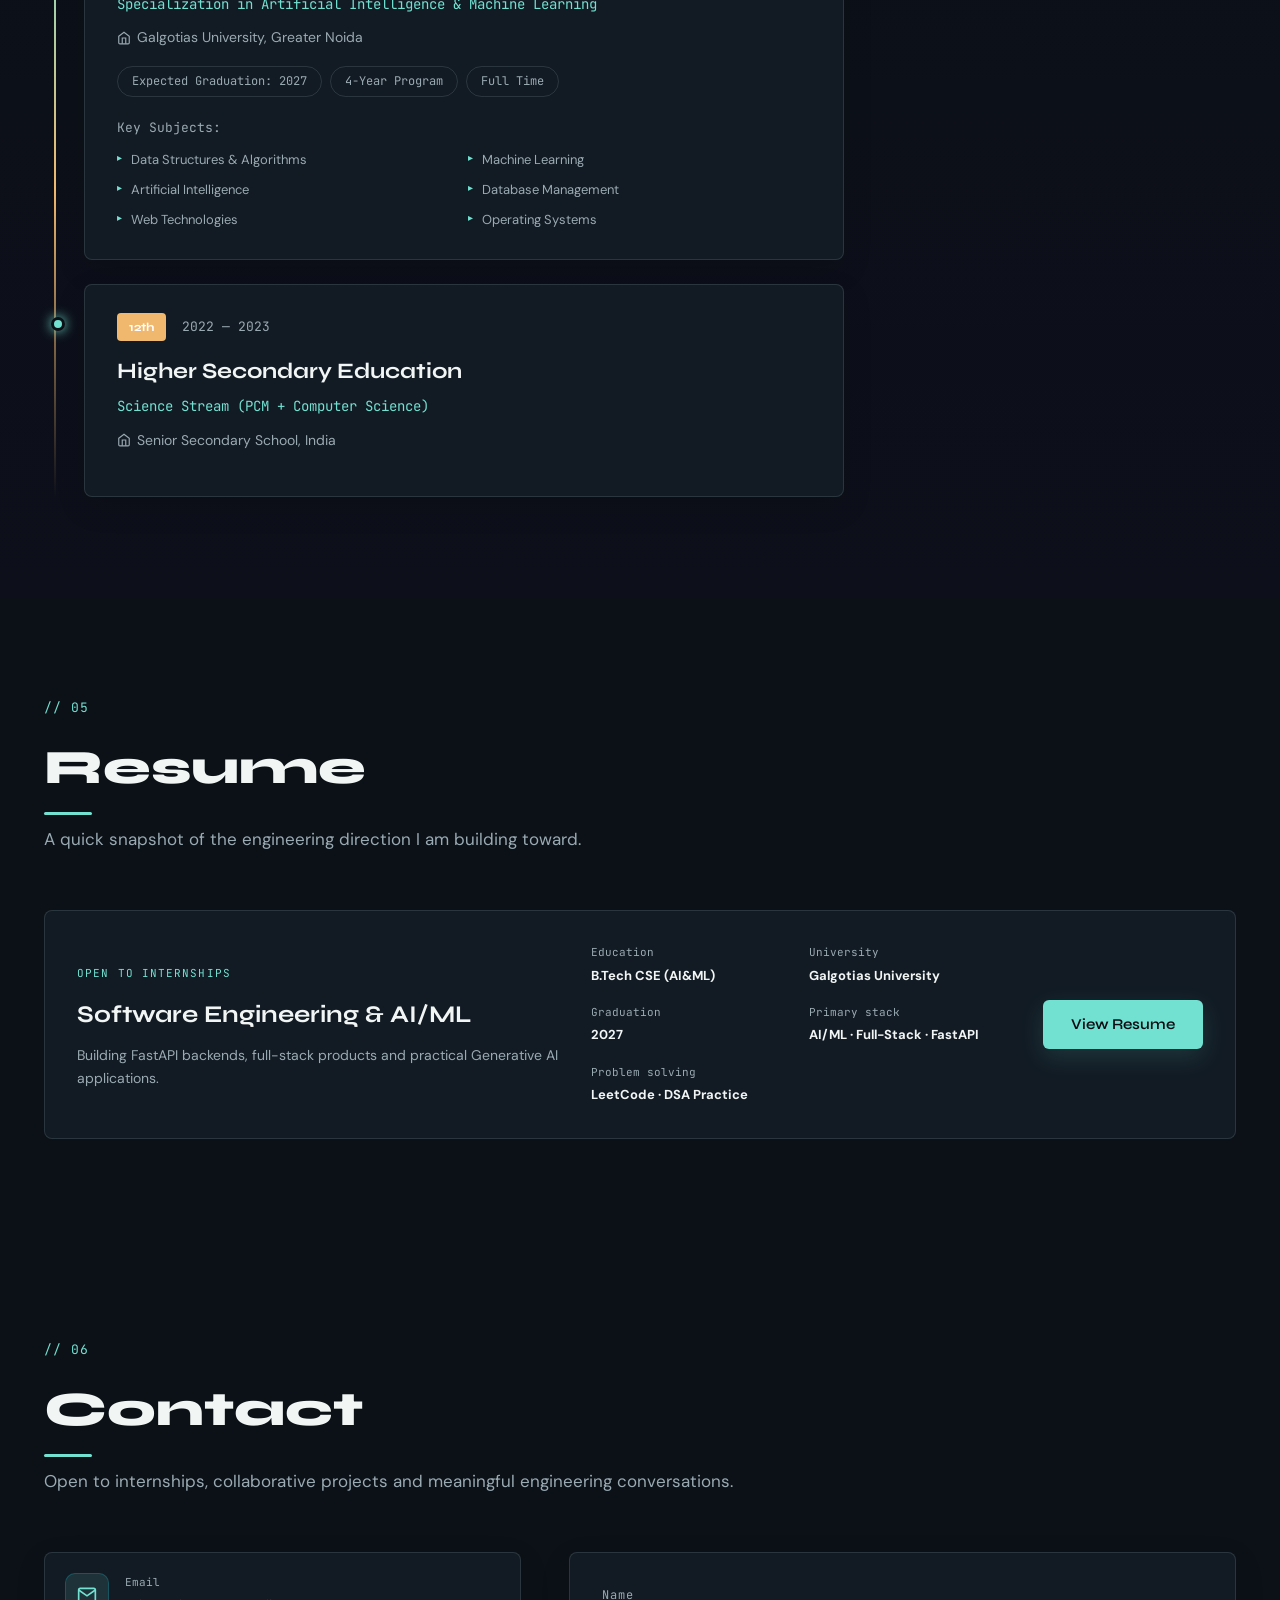
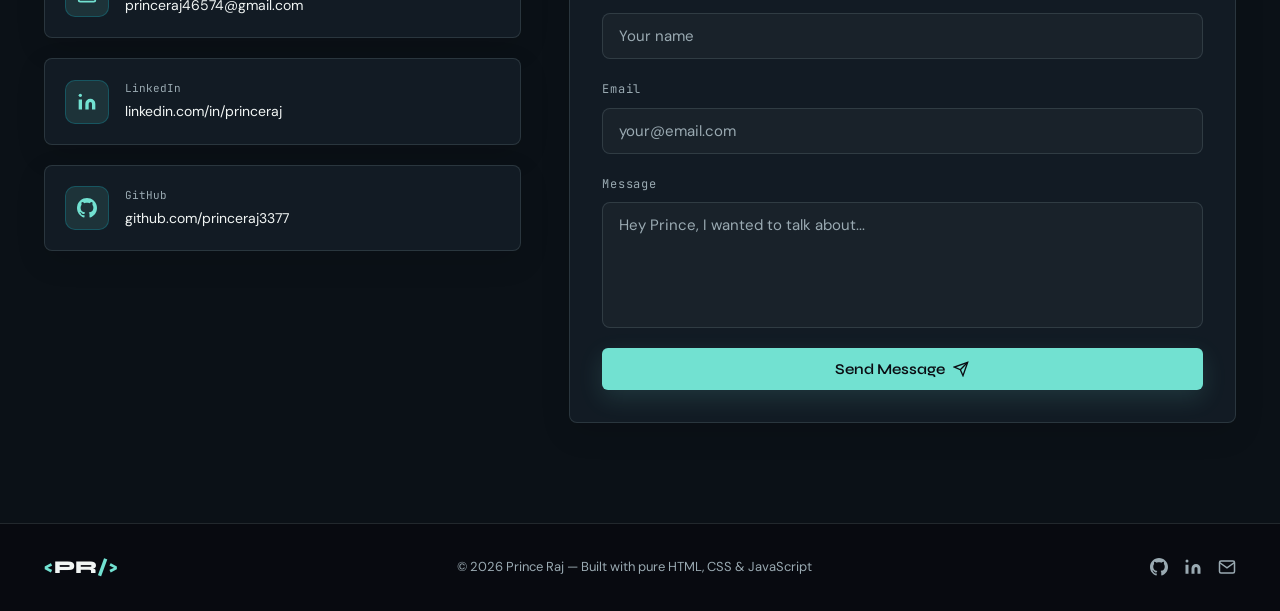
==== commit a1c9afd0: "Add resume and update projects" ====
--- a/index.html
+++ b/index.html
@@ -364,7 +364,7 @@
         </div>
 
         <!-- Project 2 -->
-        <div class="project-card reveal delay-1">
+        <div class="project-card project-card-taskflow reveal delay-1">
           <div class="project-card-top">
             <div class="project-icon">
               <svg width="28" height="28" viewBox="0 0 24 24" fill="none" stroke="currentColor" stroke-width="1.5"><rect x="3" y="3" width="18" height="18" rx="2"/><path d="M9 9h6M9 12h6M9 15h4"/></svg>
@@ -438,7 +438,7 @@
         </div>
 
         <!-- Project 4 -->
-        <div class="project-card reveal delay-1">
+        <div class="project-card project-card-estateiq reveal delay-1">
           <div class="project-card-top">
             <div class="project-icon">
               <svg width="28" height="28" viewBox="0 0 24 24" fill="none" stroke="currentColor" stroke-width="1.5"><path d="M3 21h18M5 21V9l7-5 7 5v12M9 21v-6h6v6M8 10h.01M12 10h.01M16 10h.01"/></svg>
@@ -469,6 +469,41 @@
             <span class="tech-tag">Render</span>
           </div>
           <a href="https://bangalore-house-price-zjwc.onrender.com/" target="_blank" rel="noopener noreferrer" class="btn btn-project">Open Live Demo <svg width="14" height="14" viewBox="0 0 24 24" fill="none" stroke="currentColor" stroke-width="2"><path d="M5 12h14M12 5l7 7-7 7"/></svg></a>
+        </div>
+
+        <!-- Project 5 -->
+        <div class="project-card project-card-featured reveal delay-2">
+          <div class="project-card-top">
+            <div class="project-icon">
+              <svg width="28" height="28" viewBox="0 0 24 24" fill="none" stroke="currentColor" stroke-width="1.5"><path d="M6 3h9l3 3v15H6z"/><path d="M15 3v4h4M9 12h6M9 16h4"/></svg>
+            </div>
+            <div class="project-links">
+              <a href="https://ai-resume-analyzer-1-6wpu.onrender.com/" target="_blank" rel="noopener noreferrer" class="icon-link" title="Open Resume Analyzer live demo">
+                <svg width="18" height="18" viewBox="0 0 24 24" fill="none" stroke="currentColor" stroke-width="2"><path d="M18 13v6a2 2 0 01-2 2H5a2 2 0 01-2-2V8a2 2 0 012-2h6"/><polyline points="15 3 21 3 21 9"/><line x1="10" y1="14" x2="21" y2="3"/></svg>
+              </a>
+            </div>
+          </div>
+          <div class="project-video">
+            <a href="https://ai-resume-analyzer-1-6wpu.onrender.com/" target="_blank" rel="noopener noreferrer">
+              <span class="video-play" aria-hidden="true">▶</span>
+              <span>Try the analyzer</span>
+              <span class="video-note">Live demo</span>
+            </a>
+          </div>
+          <h3 class="project-title">AI Resume Analyzer &amp; Job Matching System</h3>
+          <p class="project-desc">
+            A deployed AI-powered application that compares resumes with job descriptions,
+            extracts skills from PDF input, estimates ATS match scores, and highlights
+            missing skills with practical improvement suggestions.
+          </p>
+          <div class="project-tech">
+            <span class="tech-tag">AI/ML</span>
+            <span class="tech-tag">NLP</span>
+            <span class="tech-tag">PDF Parsing</span>
+            <span class="tech-tag">ATS Matching</span>
+            <span class="tech-tag">Render</span>
+          </div>
+          <a href="https://ai-resume-analyzer-1-6wpu.onrender.com/" target="_blank" rel="noopener noreferrer" class="btn btn-project">Open Live Demo <svg width="14" height="14" viewBox="0 0 24 24" fill="none" stroke="currentColor" stroke-width="2"><path d="M5 12h14M12 5l7 7-7-7"/></svg></a>
         </div>
 
       </div><!-- /projects-grid -->
@@ -558,7 +593,7 @@
           <div><span>Primary stack</span><strong>AI/ML · Full-Stack · FastAPI</strong></div>
           <div><span>Problem solving</span><strong>LeetCode · DSA Practice</strong></div>
         </div>
-        <a href="mailto:princeraj46574@gmail.com?subject=Resume%20Request" class="btn btn-primary">Request Resume</a>
+        <a href="prince_AIML-RES.pdf" target="_blank" rel="noopener noreferrer" class="btn btn-primary">View Resume</a>
       </div>
     </div>
   </section>
--- a/style.css
+++ b/style.css
@@ -699,7 +699,11 @@
   transition: border-color var(--transition), transform var(--transition), box-shadow var(--transition);
   position: relative;
   overflow: hidden;
-}
+  order: 2;
+}
+.project-card-featured { order: -1; }
+.project-card-estateiq { order: 0; }
+.project-card-taskflow { order: 1; }
 .project-card::after {
   content: '';
   position: absolute;
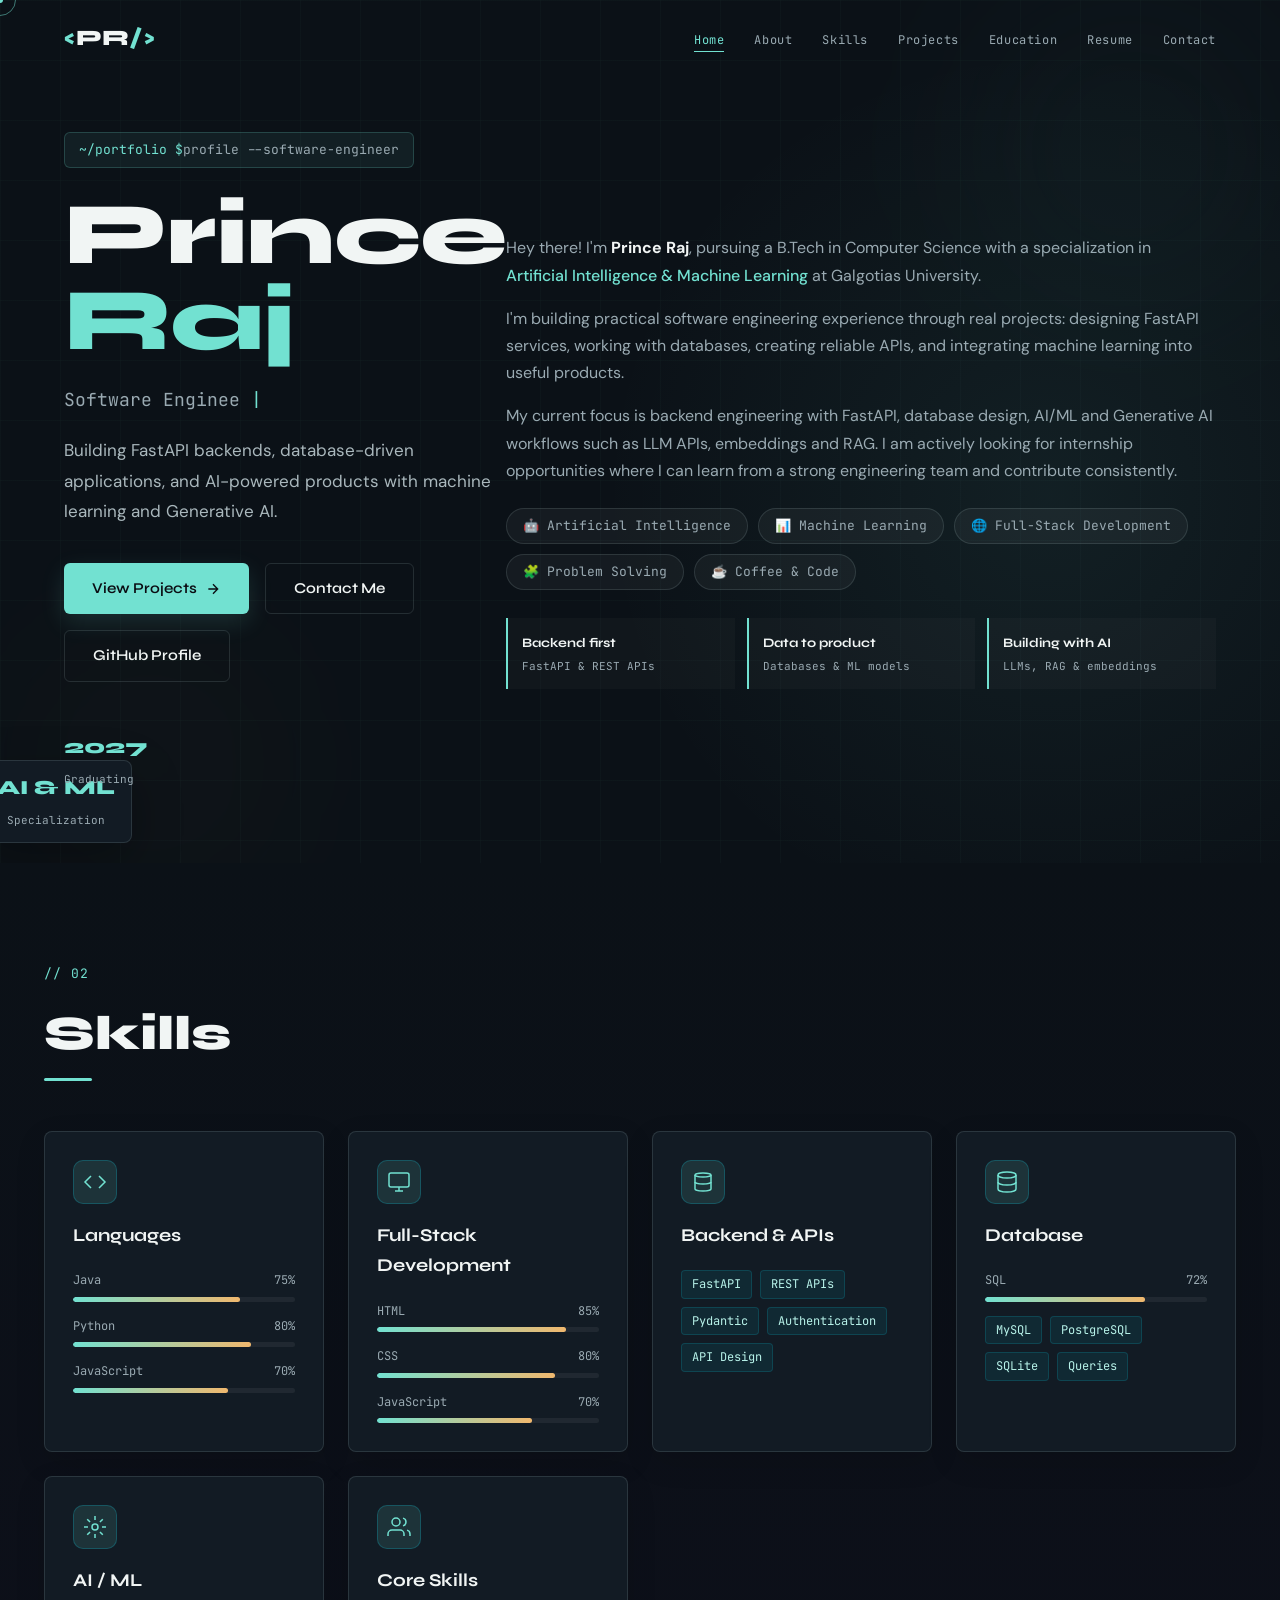
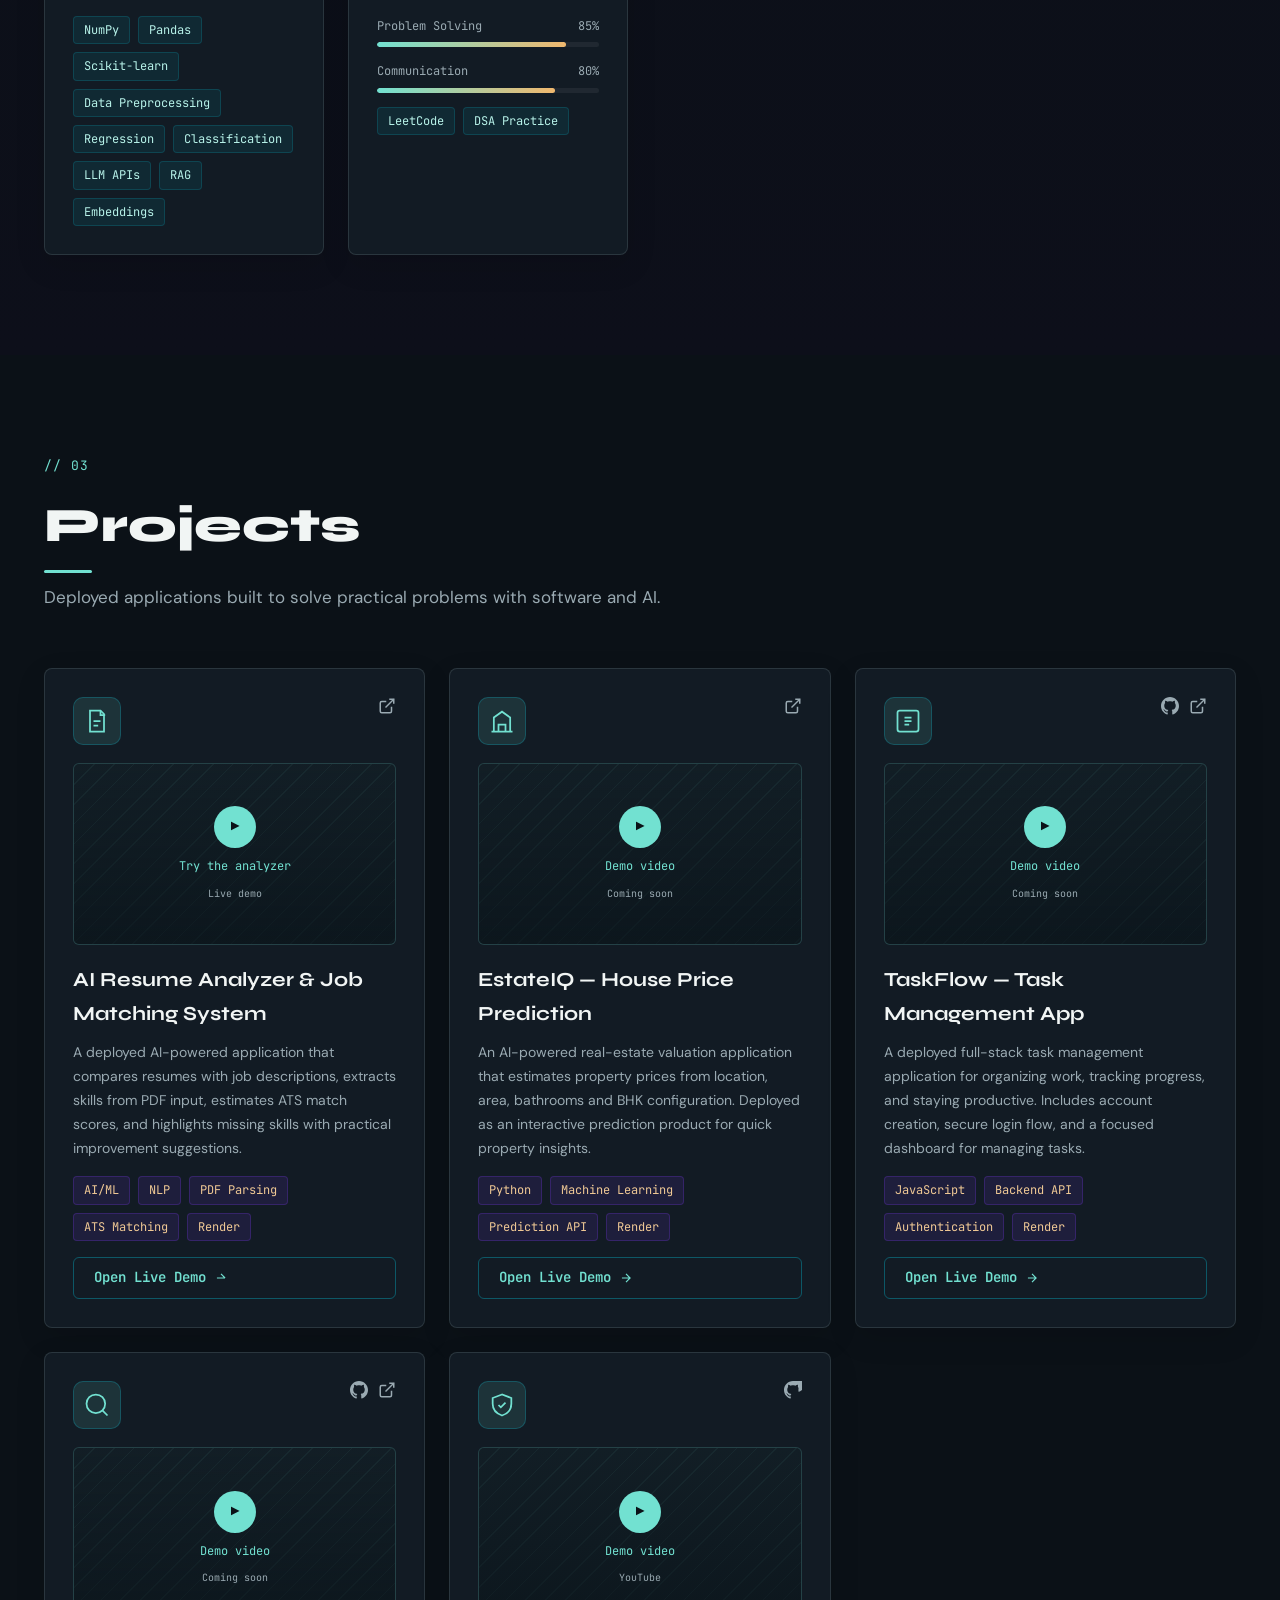
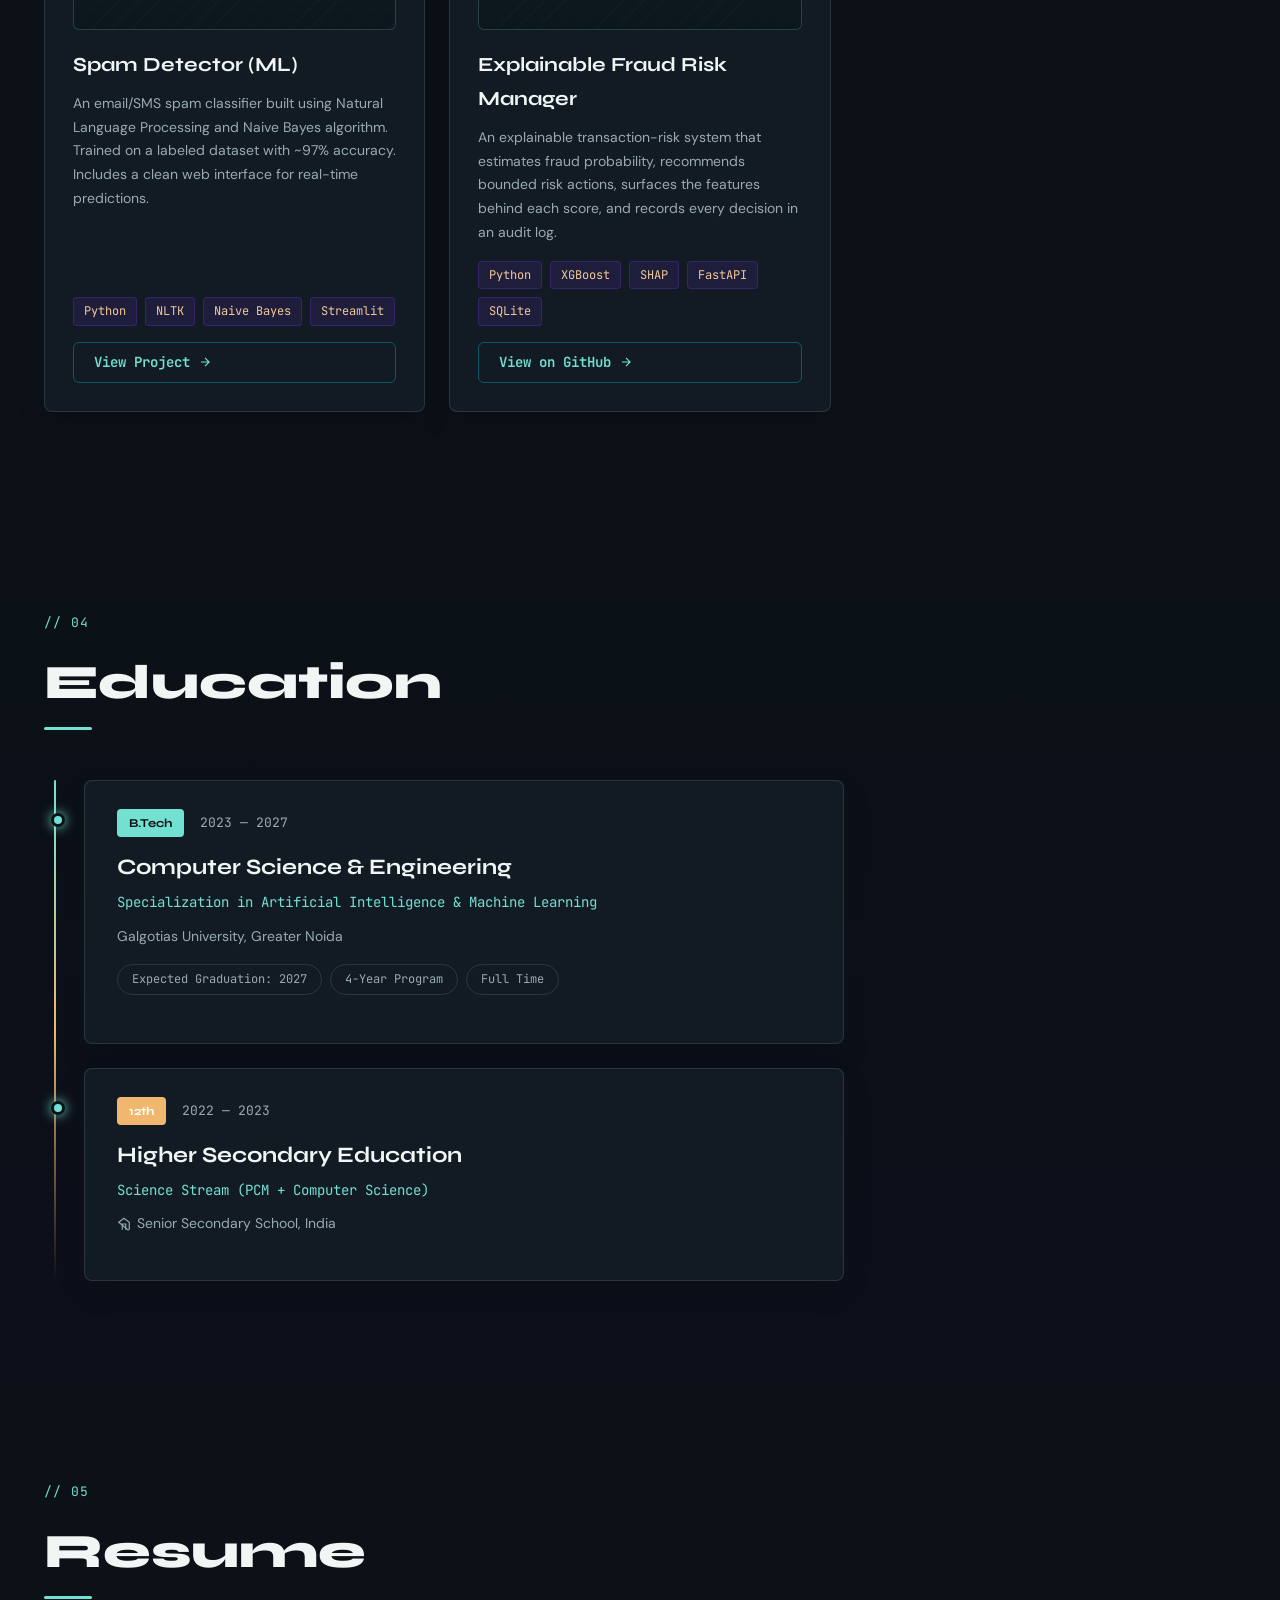
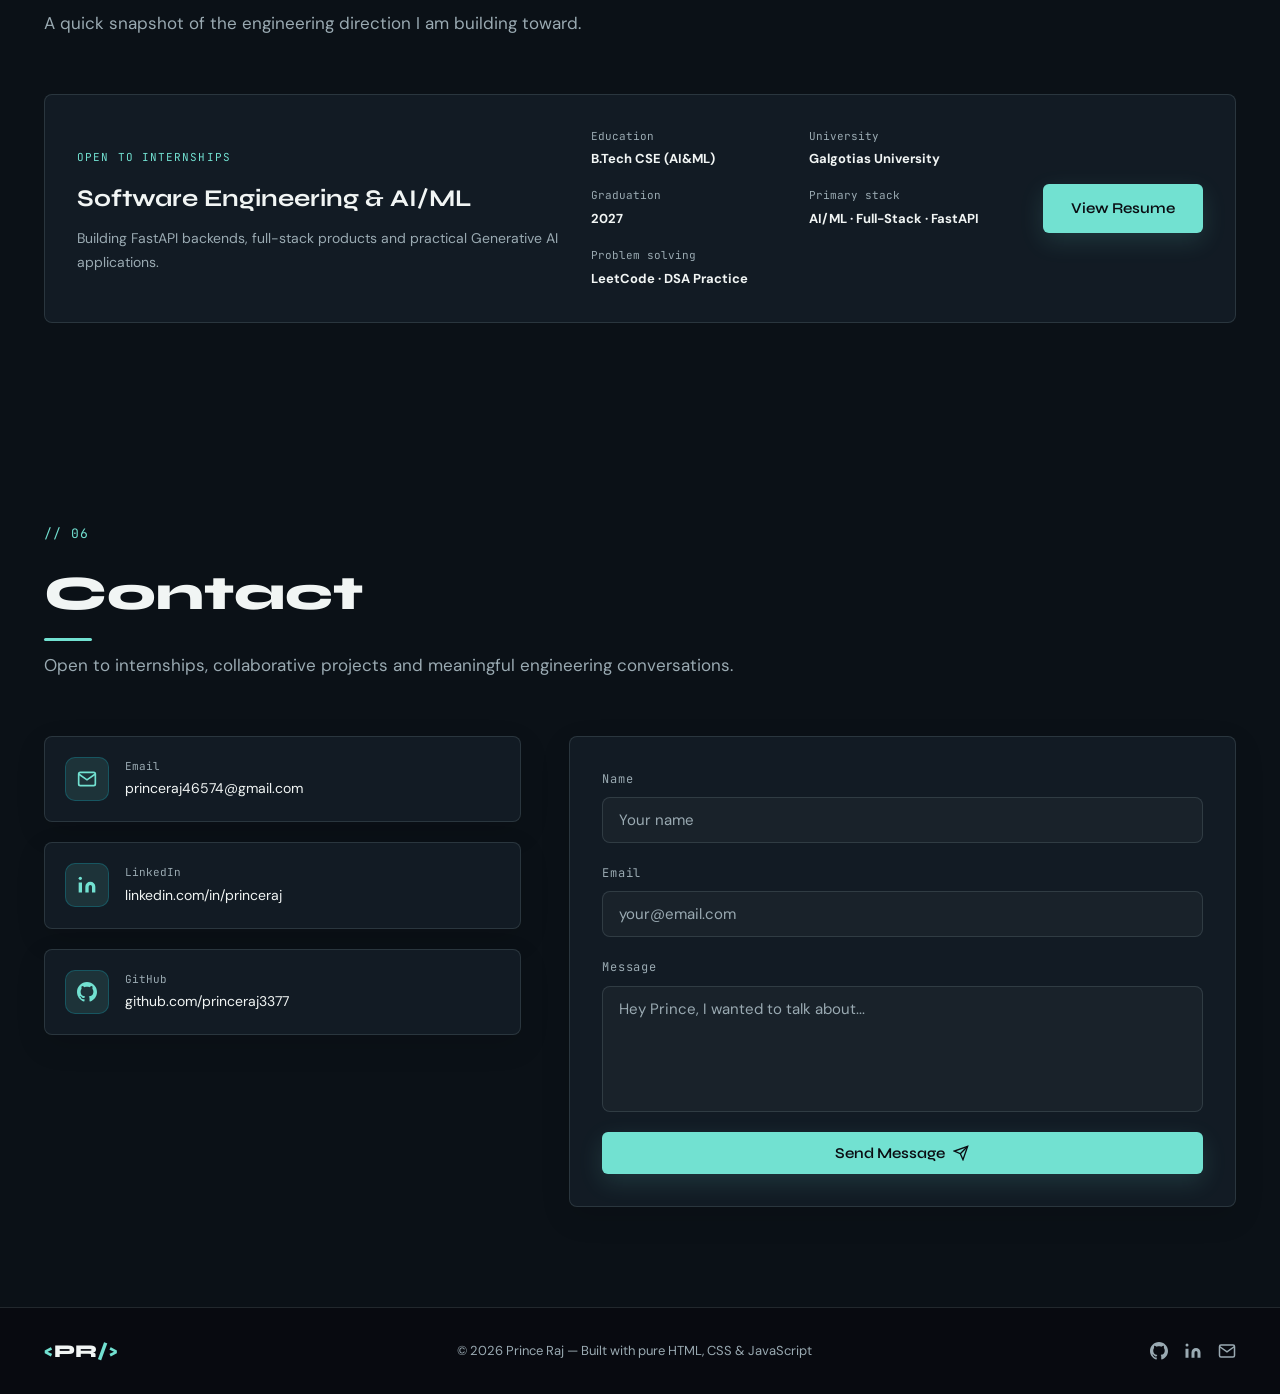
==== commit 42af0bf3: "Remove dummy project cards" ====
--- a/index.html
+++ b/index.html
@@ -77,54 +77,6 @@
         <a href="https://github.com/princeraj3377" target="_blank" rel="noopener noreferrer" class="btn btn-outline btn-github">GitHub Profile</a>
       </div>
 
-      <!-- Scroll indicator -->
-      <div class="scroll-hint fade-up delay-5">
-        <div class="scroll-mouse">
-          <div class="scroll-wheel"></div>
-        </div>
-        <span>scroll down</span>
-      </div>
-    </div>
-
-    <!-- Decorative code snippet floating card -->
-    <div class="hero-code-card fade-right">
-      <div class="code-card-header">
-        <span class="dot red"></span><span class="dot yellow"></span><span class="dot green"></span>
-        <span class="code-filename">prince.py</span>
-      </div>
-      <pre class="code-snippet"><code><span class="c-keyword">class</span> <span class="c-class">Prince</span>:
-  <span class="c-keyword">def</span> <span class="c-fn">__init__</span>(self):
-    self.name   = <span class="c-str">"Prince Raj"</span>
-    self.degree = <span class="c-str">"B.Tech CSE (AI&ML)"</span>
-    self.uni    = <span class="c-str">"Galgotias University"</span>
-    self.loves  = [<span class="c-str">"AI"</span>, <span class="c-str">"WebDev"</span>,
-                   <span class="c-str">"Problem Solving"</span>]
-
-  <span class="c-keyword">def</span> <span class="c-fn">greet</span>(self):
-    <span class="c-keyword">return</span> <span class="c-str">"Let's build something cool!"</span>
-
-<span class="c-comment"># Currently running ...</span>
-prince = <span class="c-class">Prince</span>()
-prince.greet()</code></pre>
-    </div>
-  </section>
-
-  <!-- ========== ABOUT SECTION ========== -->
-  <section id="about" class="about-section section">
-    <div class="container">
-      <div class="section-header reveal">
-        <span class="section-tag">// 01</span>
-        <h2 class="section-title">About Me</h2>
-      </div>
-
-      <div class="about-grid">
-        <!-- Avatar placeholder with initials -->
-        <div class="about-avatar reveal">
-          <div class="avatar-ring">
-            <div class="avatar-initials">PR</div>
-          </div>
-          <!-- Stat badges -->
-          <div class="stat-badge badge-top reveal-right">
             <span class="badge-num">2027</span>
             <span class="badge-label">Graduating</span>
           </div>
@@ -327,8 +279,8 @@
 
       <div class="projects-grid">
 
-        <!-- Project 1 -->
-        <div class="project-card reveal">
+        <!-- Project 1 placeholder removed
+        <div class="project-card reveal" hidden>
           <div class="project-card-top">
             <div class="project-icon">
               <svg width="28" height="28" viewBox="0 0 24 24" fill="none" stroke="currentColor" stroke-width="1.5"><path d="M12 2L2 7l10 5 10-5-10-5z"/><path d="M2 17l10 5 10-5"/><path d="M2 12l10 5 10-5"/></svg>
@@ -363,6 +315,8 @@
           <a href="#" class="btn btn-project">View Project <svg width="14" height="14" viewBox="0 0 24 24" fill="none" stroke="currentColor" stroke-width="2"><path d="M5 12h14M12 5l7 7-7 7"/></svg></a>
         </div>
 
+        -->
+
         <!-- Project 2 -->
         <div class="project-card project-card-taskflow reveal delay-1">
           <div class="project-card-top">
@@ -400,8 +354,8 @@
           <a href="https://task-mangement-5z3d.onrender.com/" target="_blank" rel="noopener noreferrer" class="btn btn-project">Open Live Demo <svg width="14" height="14" viewBox="0 0 24 24" fill="none" stroke="currentColor" stroke-width="2"><path d="M5 12h14M12 5l7 7-7 7"/></svg></a>
         </div>
 
-        <!-- Project 3 -->
-        <div class="project-card reveal delay-2">
+        <!-- Project 3 placeholder removed -->
+        <div class="project-card reveal delay-2" hidden>
           <div class="project-card-top">
             <div class="project-icon">
               <svg width="28" height="28" viewBox="0 0 24 24" fill="none" stroke="currentColor" stroke-width="1.5"><circle cx="11" cy="11" r="8"/><line x1="21" y1="21" x2="16.65" y2="16.65"/></svg>
@@ -437,7 +391,42 @@
           <a href="#" class="btn btn-project">View Project <svg width="14" height="14" viewBox="0 0 24 24" fill="none" stroke="currentColor" stroke-width="2"><path d="M5 12h14M12 5l7 7-7 7"/></svg></a>
         </div>
 
+
         <!-- Project 4 -->
+        <div class="project-card reveal delay-1">
+          <div class="project-card-top">
+            <div class="project-icon">
+              <svg width="28" height="28" viewBox="0 0 24 24" fill="none" stroke="currentColor" stroke-width="1.5"><path d="M12 3 4 6v5c0 5 3.4 8.5 8 10 4.6-1.5 8-5 8-10V6l-8-3Z"/><path d="m9 12 2 2 4-4"/></svg>
+            </div>
+            <div class="project-links">
+              <a href="https://github.com/princeraj3377/explainable-fraud-risk-manager" target="_blank" rel="noopener noreferrer" class="icon-link" title="Open Fraud Risk Manager on GitHub">
+                <svg width="18" height="18" viewBox="0 0 24 24" fill="currentColor"><path d="M12 0c-6.626 0-12 5.373-12 12 0 5.302 3.438 9.8 8.207 11.387.599.111.793-.261.793-.577v-2.234c-3.338.726-4.033-1.416-4.033-1.416-.546-1.387-1.333-1.756-1.333-1.756-1.089-.745.083-.729.083-.729 1.205.084 1.839 1.237 1.839 1.237 1.07 1.834 2.807 1.304 3.492.997.107-.775.418-1.305.762-1.604-2.665-.305-5.467-1.334-5.467-5.931 0-1.311.469-2.381 1.236-3.221-.124-.303-.535-1.524.117-3.176 0 0 1.008-.322 3.301 1.23.957-.266 1.983-.399 3.003-.404 1.02.005 2.047.138 3.006.404 2.291-1.552 3.297-1.23 3.297-1.23.653.653.242 2.874.118 3.176.77.84 1.235 1.102.823 2.222v3.293c0 .319.192.694.801.576 4.765-1.589 8.199-6.086 8.199-11.386 0-6.627-5.373-12-12-12z"/></svg>
+              </a>
+            </div>
+          </div>
+          <div class="project-video">
+            <a href="https://youtu.be/lvKO5ikx6I4?si=fEKBVklumFnbqU-I" target="_blank" rel="noopener noreferrer">
+              <span class="video-play" aria-hidden="true">▶</span>
+              <span>Demo video</span>
+              <span class="video-note">YouTube</span>
+            </a>
+          </div>
+          <h3 class="project-title">Explainable Fraud Risk Manager</h3>
+          <p class="project-desc">
+            An explainable transaction-risk system that estimates fraud probability,
+            recommends bounded risk actions, surfaces the features behind each score,
+            and records every decision in an audit log.
+          </p>
+          <div class="project-tech">
+            <span class="tech-tag">Python</span>
+            <span class="tech-tag">XGBoost</span>
+            <span class="tech-tag">SHAP</span>
+            <span class="tech-tag">FastAPI</span>
+            <span class="tech-tag">SQLite</span>
+          </div>
+          <a href="https://github.com/princeraj3377/explainable-fraud-risk-manager" target="_blank" rel="noopener noreferrer" class="btn btn-project">View on GitHub <svg width="14" height="14" viewBox="0 0 24 24" fill="none" stroke="currentColor" stroke-width="2"><path d="M5 12h14M12 5l7 7-7 7"/></svg></a>
+        </div>
+
         <div class="project-card project-card-estateiq reveal delay-1">
           <div class="project-card-top">
             <div class="project-icon">
@@ -519,7 +508,6 @@
       </div>
 
       <div class="edu-timeline">
-        <!-- Education card -->
         <div class="edu-card reveal">
           <div class="edu-dot"></div>
           <div class="edu-content">
@@ -529,29 +517,15 @@
             </div>
             <h3 class="edu-degree">Computer Science &amp; Engineering</h3>
             <p class="edu-spec">Specialization in Artificial Intelligence &amp; Machine Learning</p>
-            <p class="edu-uni">
-              <svg width="14" height="14" viewBox="0 0 24 24" fill="none" stroke="currentColor" stroke-width="2"><path d="M3 9l9-7 9 7v11a2 2 0 01-2 2H5a2 2 0 01-2-2z"/><polyline points="9 22 9 12 15 12 15 22"/></svg>
-              Galgotias University, Greater Noida
-            </p>
+            <p class="edu-uni">Galgotias University, Greater Noida</p>
             <div class="edu-chips">
               <span class="edu-chip">Expected Graduation: 2027</span>
               <span class="edu-chip">4-Year Program</span>
               <span class="edu-chip">Full Time</span>
             </div>
-            <div class="edu-subjects">
-              <p class="subjects-label">Key Subjects:</p>
-              <div class="subjects-grid">
-                <span>Data Structures &amp; Algorithms</span>
-                <span>Machine Learning</span>
-                <span>Artificial Intelligence</span>
-                <span>Database Management</span>
-                <span>Web Technologies</span>
-                <span>Operating Systems</span>
-              </div>
-            </div>
-          </div>
-        </div>
-        <!-- You can add more timeline items here (e.g., 12th) -->
+          </div>
+        </div>
+
         <div class="edu-card reveal delay-1">
           <div class="edu-dot"></div>
           <div class="edu-content">
@@ -562,7 +536,7 @@
             <h3 class="edu-degree">Higher Secondary Education</h3>
             <p class="edu-spec">Science Stream (PCM + Computer Science)</p>
             <p class="edu-uni">
-              <svg width="14" height="14" viewBox="0 0 24 24" fill="none" stroke="currentColor" stroke-width="2"><path d="M3 9l9-7 9 7v11a2 2 0 01-2 2H5a2 2 0 01-2-2z"/><polyline points="9 22 9 12 15 12 15 22"/></svg>
+              <svg width="14" height="14" viewBox="0 0 24 24" fill="none" stroke="currentColor" stroke-width="2"><path d="M3 9l9-7 9 7v11a2 2 0 01-2 2z"/><polyline points="9 22 9 12 15 12 15 22"/></svg>
               Senior Secondary School, India
             </p>
           </div>
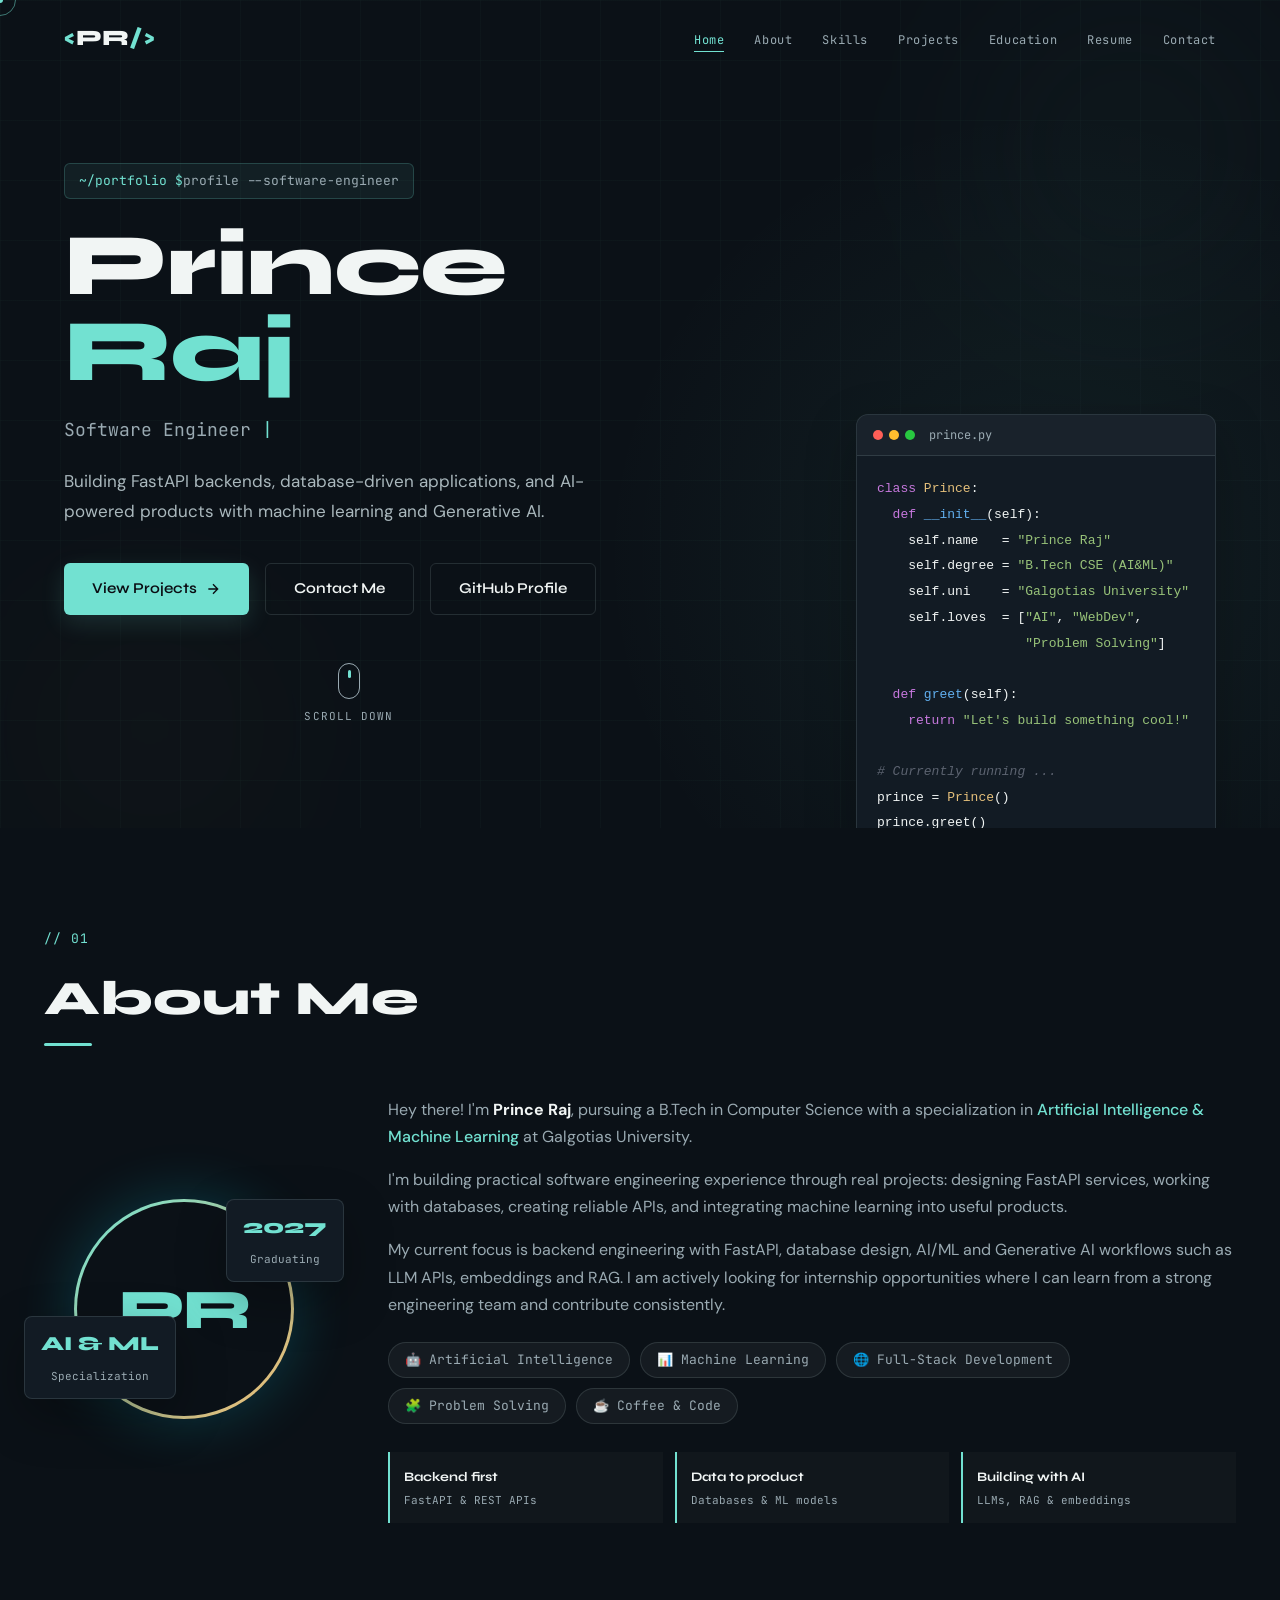
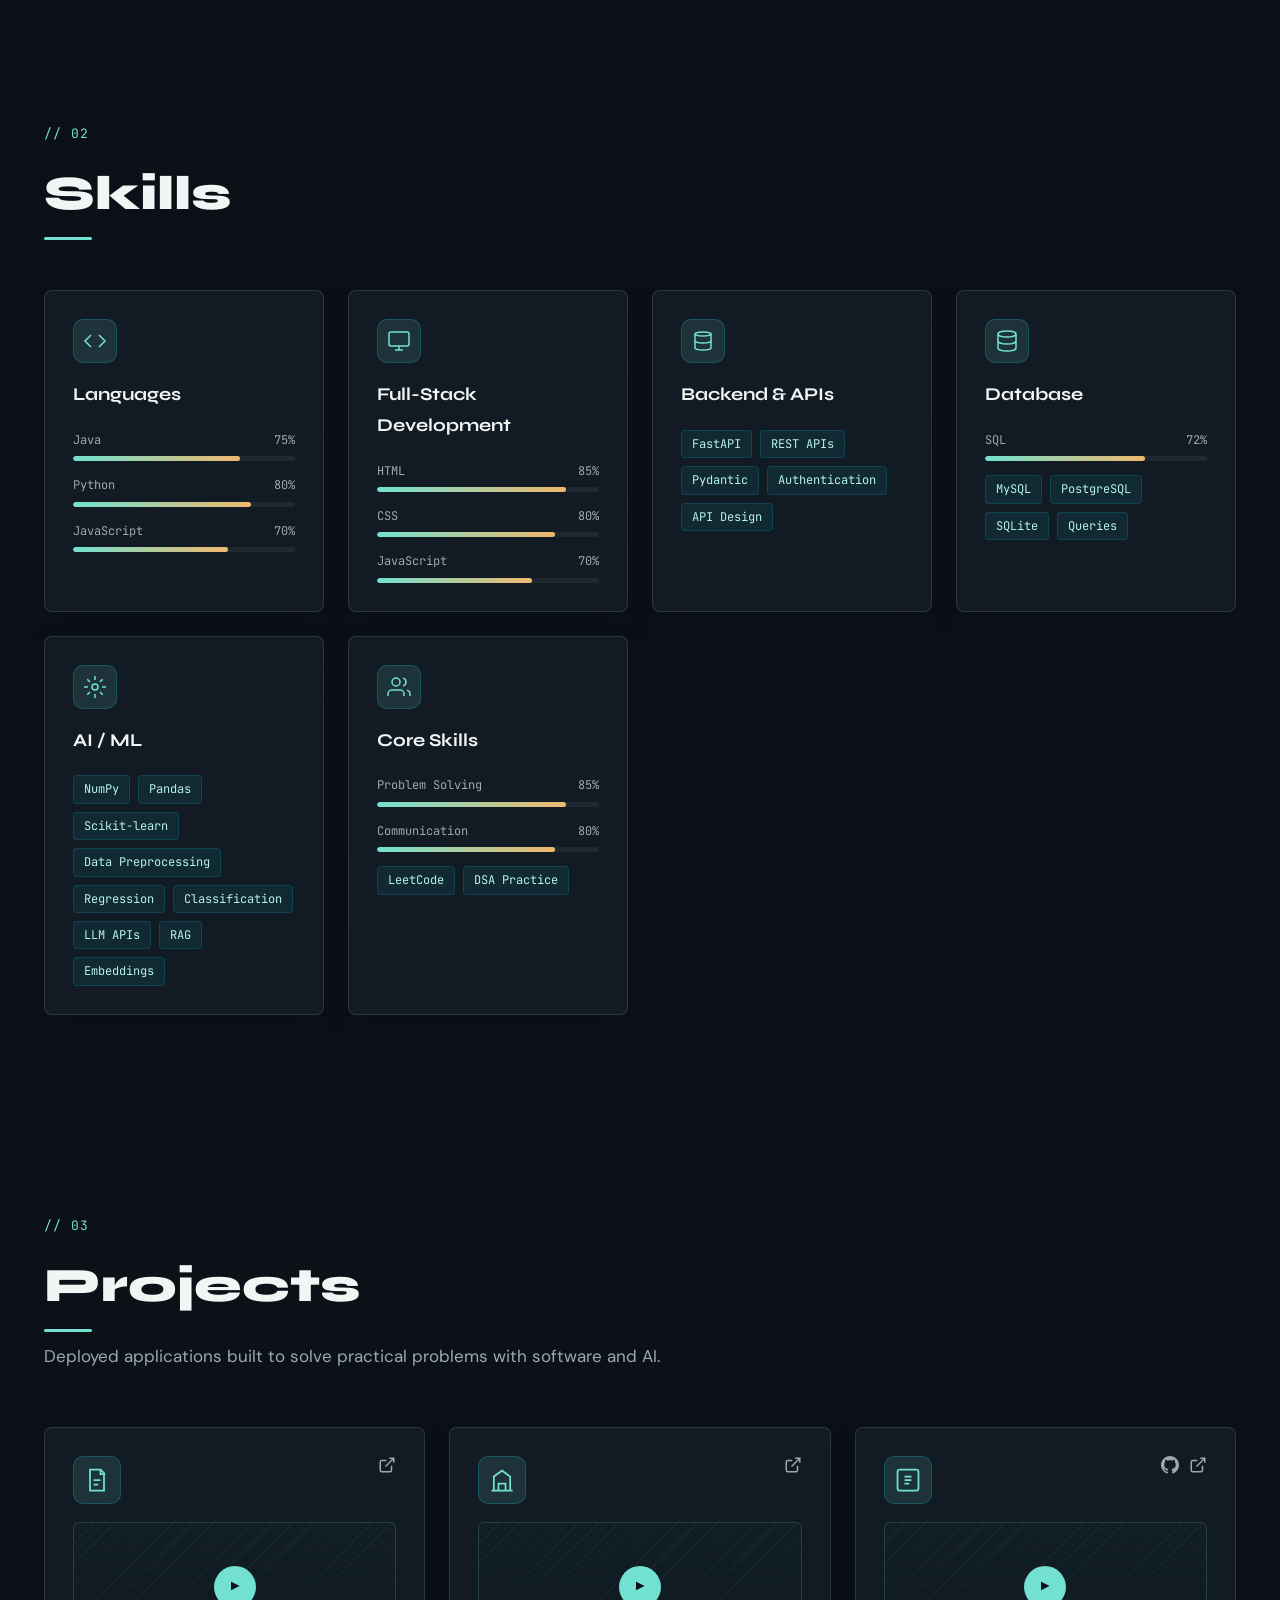
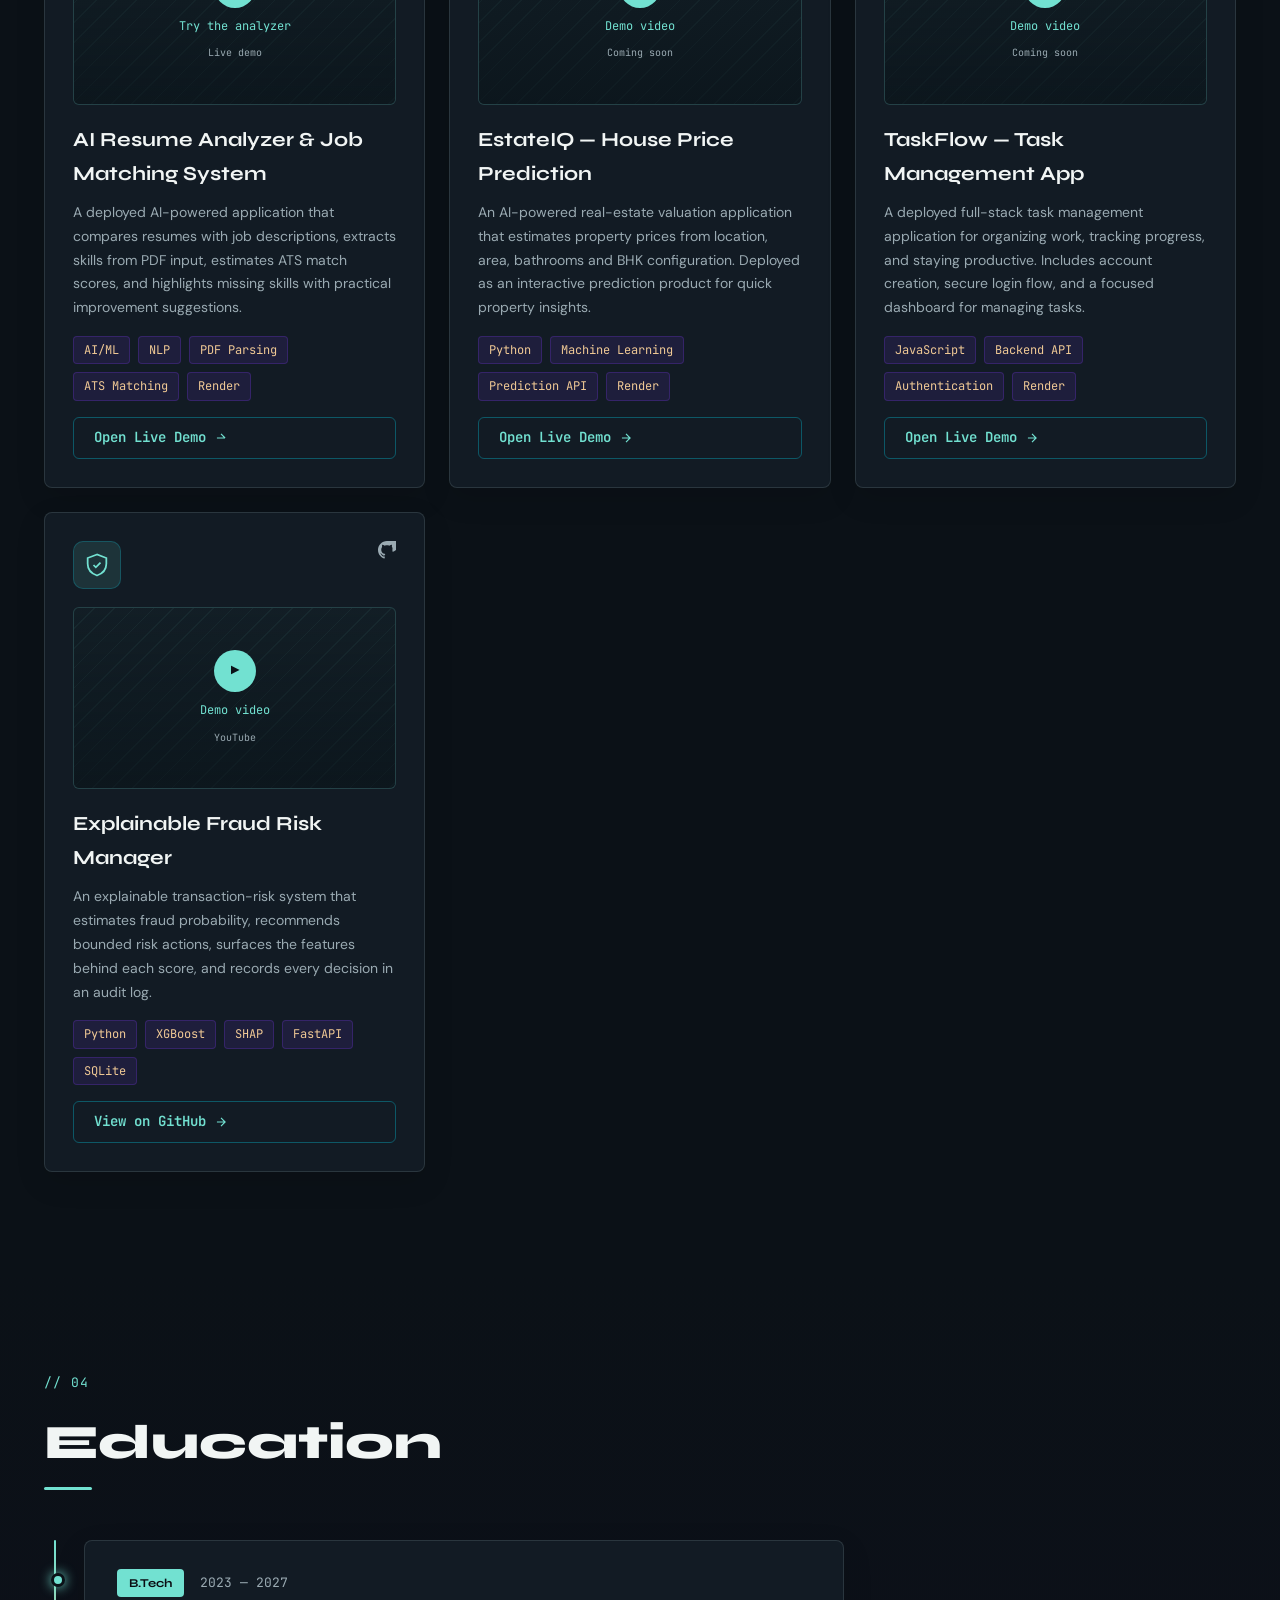
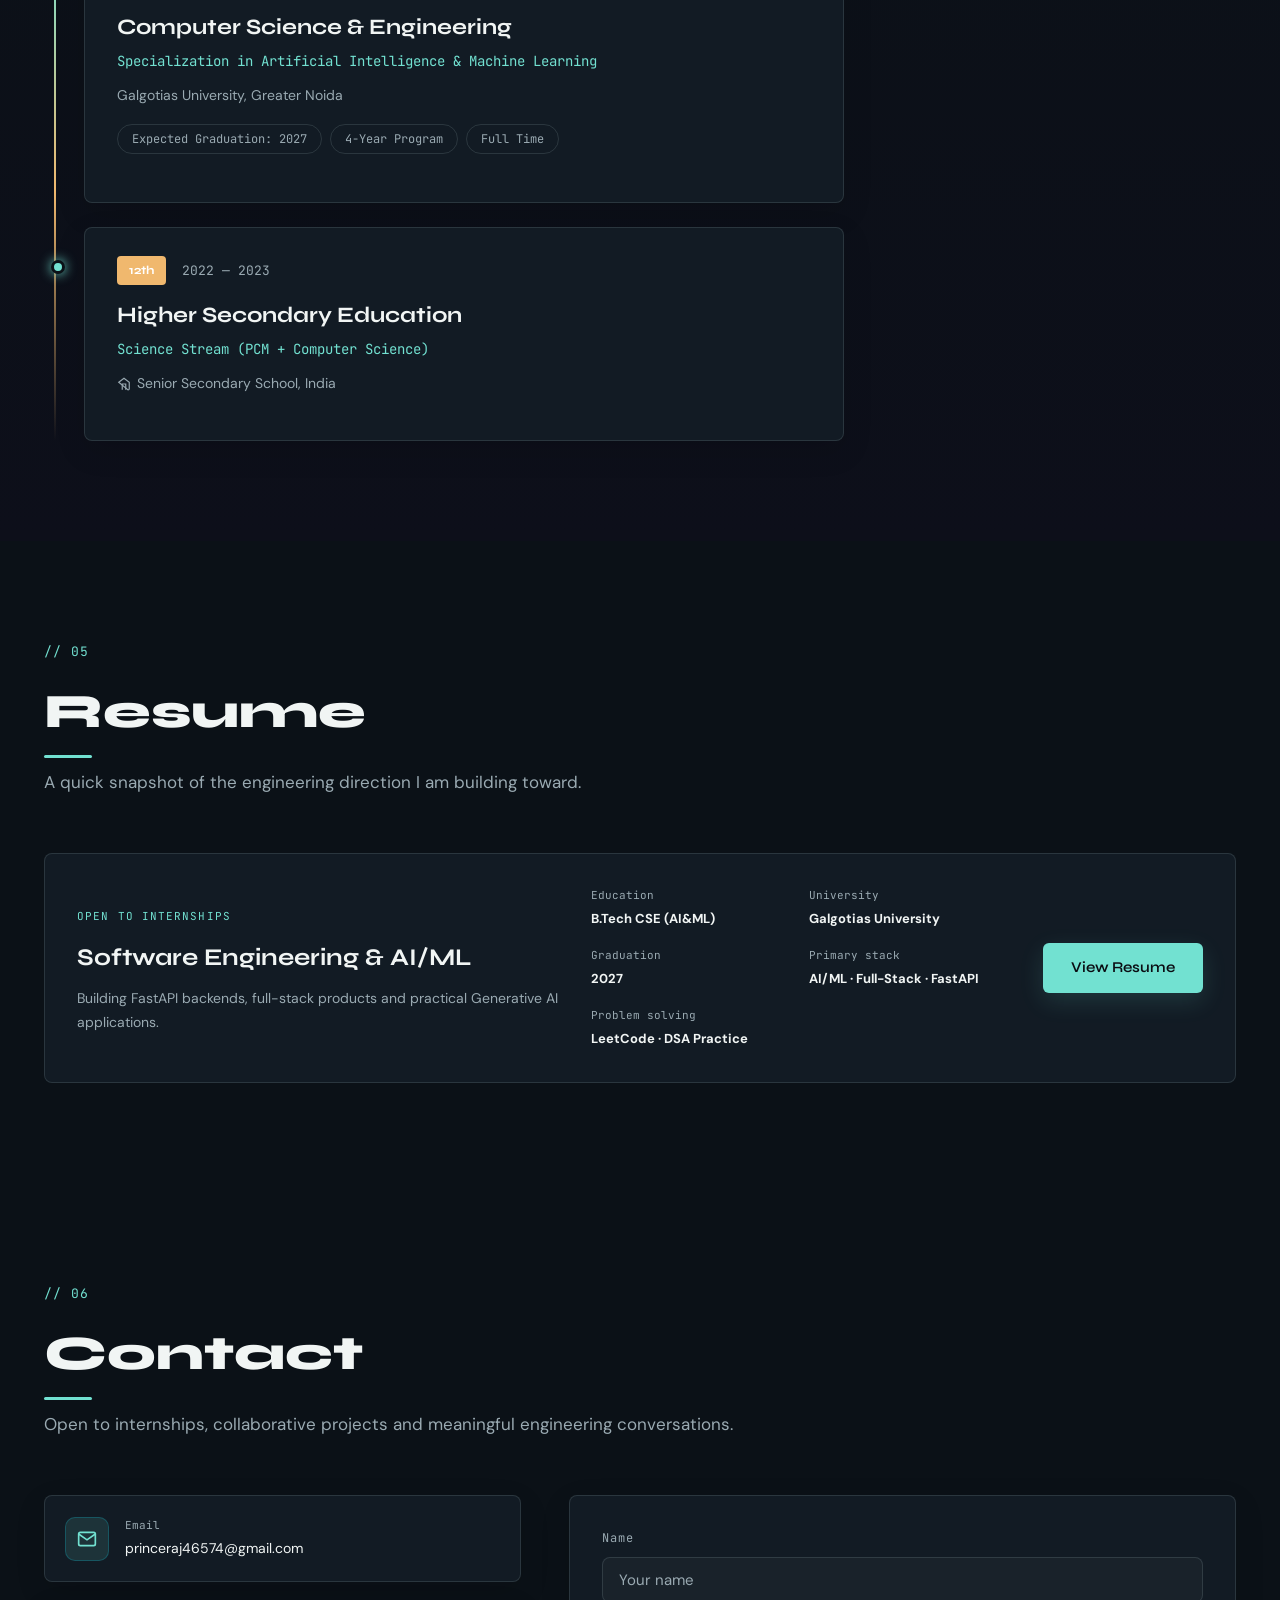
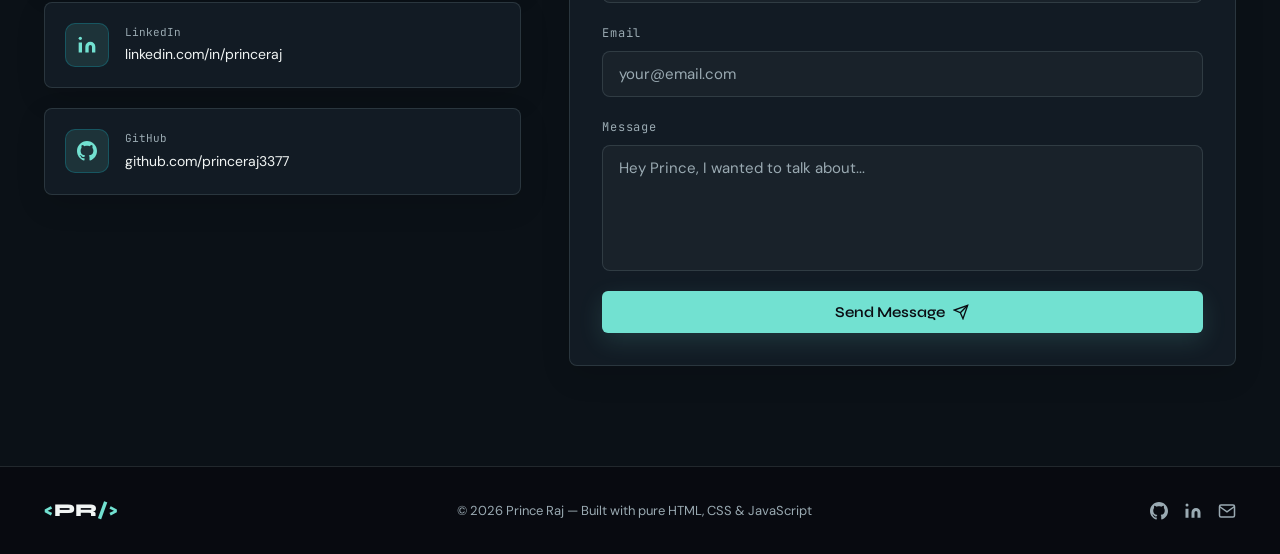
==== commit f3cdeacb: "Fix homepage layout and remove dummy project" ====
--- a/index.html
+++ b/index.html
@@ -77,6 +77,52 @@
         <a href="https://github.com/princeraj3377" target="_blank" rel="noopener noreferrer" class="btn btn-outline btn-github">GitHub Profile</a>
       </div>
 
+      <!-- Scroll indicator -->
+      <div class="scroll-hint fade-up delay-5">
+        <div class="scroll-mouse">
+          <div class="scroll-wheel"></div>
+        </div>
+        <span>scroll down</span>
+      </div>
+    </div>
+
+    <!-- Decorative code snippet floating card -->
+    <div class="hero-code-card fade-right">
+      <div class="code-card-header">
+        <span class="dot red"></span><span class="dot yellow"></span><span class="dot green"></span>
+        <span class="code-filename">prince.py</span>
+      </div>
+      <pre class="code-snippet"><code><span class="c-keyword">class</span> <span class="c-class">Prince</span>:
+  <span class="c-keyword">def</span> <span class="c-fn">__init__</span>(self):
+    self.name   = <span class="c-str">"Prince Raj"</span>
+    self.degree = <span class="c-str">"B.Tech CSE (AI&amp;ML)"</span>
+    self.uni    = <span class="c-str">"Galgotias University"</span>
+    self.loves  = [<span class="c-str">"AI"</span>, <span class="c-str">"WebDev"</span>,
+                   <span class="c-str">"Problem Solving"</span>]
+
+  <span class="c-keyword">def</span> <span class="c-fn">greet</span>(self):
+    <span class="c-keyword">return</span> <span class="c-str">"Let's build something cool!"</span>
+
+<span class="c-comment"># Currently running ...</span>
+prince = <span class="c-class">Prince</span>()
+prince.greet()</code></pre>
+    </div>
+  </section>
+
+  <!-- ========== ABOUT SECTION ========== -->
+  <section id="about" class="about-section section">
+    <div class="container">
+      <div class="section-header reveal">
+        <span class="section-tag">// 01</span>
+        <h2 class="section-title">About Me</h2>
+      </div>
+
+      <div class="about-grid">
+        <div class="about-avatar reveal">
+          <div class="avatar-ring">
+            <div class="avatar-initials">PR</div>
+          </div>
+          <div class="stat-badge badge-top reveal-right">
             <span class="badge-num">2027</span>
             <span class="badge-label">Graduating</span>
           </div>
@@ -353,44 +399,6 @@
           </div>
           <a href="https://task-mangement-5z3d.onrender.com/" target="_blank" rel="noopener noreferrer" class="btn btn-project">Open Live Demo <svg width="14" height="14" viewBox="0 0 24 24" fill="none" stroke="currentColor" stroke-width="2"><path d="M5 12h14M12 5l7 7-7 7"/></svg></a>
         </div>
-
-        <!-- Project 3 placeholder removed -->
-        <div class="project-card reveal delay-2" hidden>
-          <div class="project-card-top">
-            <div class="project-icon">
-              <svg width="28" height="28" viewBox="0 0 24 24" fill="none" stroke="currentColor" stroke-width="1.5"><circle cx="11" cy="11" r="8"/><line x1="21" y1="21" x2="16.65" y2="16.65"/></svg>
-            </div>
-            <div class="project-links">
-              <a href="#" class="icon-link" title="GitHub">
-                <svg width="18" height="18" viewBox="0 0 24 24" fill="currentColor"><path d="M12 0c-6.626 0-12 5.373-12 12 0 5.302 3.438 9.8 8.207 11.387.599.111.793-.261.793-.577v-2.234c-3.338.726-4.033-1.416-4.033-1.416-.546-1.387-1.333-1.756-1.333-1.756-1.089-.745.083-.729.083-.729 1.205.084 1.839 1.237 1.839 1.237 1.07 1.834 2.807 1.304 3.492.997.107-.775.418-1.305.762-1.604-2.665-.305-5.467-1.334-5.467-5.931 0-1.311.469-2.381 1.236-3.221-.124-.303-.535-1.524.117-3.176 0 0 1.008-.322 3.301 1.23.957-.266 1.983-.399 3.003-.404 1.02.005 2.047.138 3.006.404 2.291-1.552 3.297-1.23 3.297-1.23.653 1.653.242 2.874.118 3.176.77.84 1.235 1.911 1.235 3.221 0 4.609-2.807 5.624-5.479 5.921.43.372.823 1.102.823 2.222v3.293c0 .319.192.694.801.576 4.765-1.589 8.199-6.086 8.199-11.386 0-6.627-5.373-12-12-12z"/></svg>
-              </a>
-              <a href="#" class="icon-link" title="Live Demo">
-                <svg width="18" height="18" viewBox="0 0 24 24" fill="none" stroke="currentColor" stroke-width="2"><path d="M18 13v6a2 2 0 01-2 2H5a2 2 0 01-2-2V8a2 2 0 012-2h6"/><polyline points="15 3 21 3 21 9"/><line x1="10" y1="14" x2="21" y2="3"/></svg>
-              </a>
-            </div>
-          </div>
-          <div class="project-video">
-            <a href="https://www.youtube.com/" target="_blank" rel="noopener noreferrer">
-              <span class="video-play" aria-hidden="true">▶</span>
-              <span>Demo video</span>
-              <span class="video-note">Coming soon</span>
-            </a>
-          </div>
-          <h3 class="project-title">Spam Detector (ML)</h3>
-          <p class="project-desc">
-            An email/SMS spam classifier built using Natural Language Processing and Naive Bayes
-            algorithm. Trained on a labeled dataset with ~97% accuracy. Includes a clean
-            web interface for real-time predictions.
-          </p>
-          <div class="project-tech">
-            <span class="tech-tag">Python</span>
-            <span class="tech-tag">NLTK</span>
-            <span class="tech-tag">Naive Bayes</span>
-            <span class="tech-tag">Streamlit</span>
-          </div>
-          <a href="#" class="btn btn-project">View Project <svg width="14" height="14" viewBox="0 0 24 24" fill="none" stroke="currentColor" stroke-width="2"><path d="M5 12h14M12 5l7 7-7 7"/></svg></a>
-        </div>
-
 
         <!-- Project 4 -->
         <div class="project-card reveal delay-1">
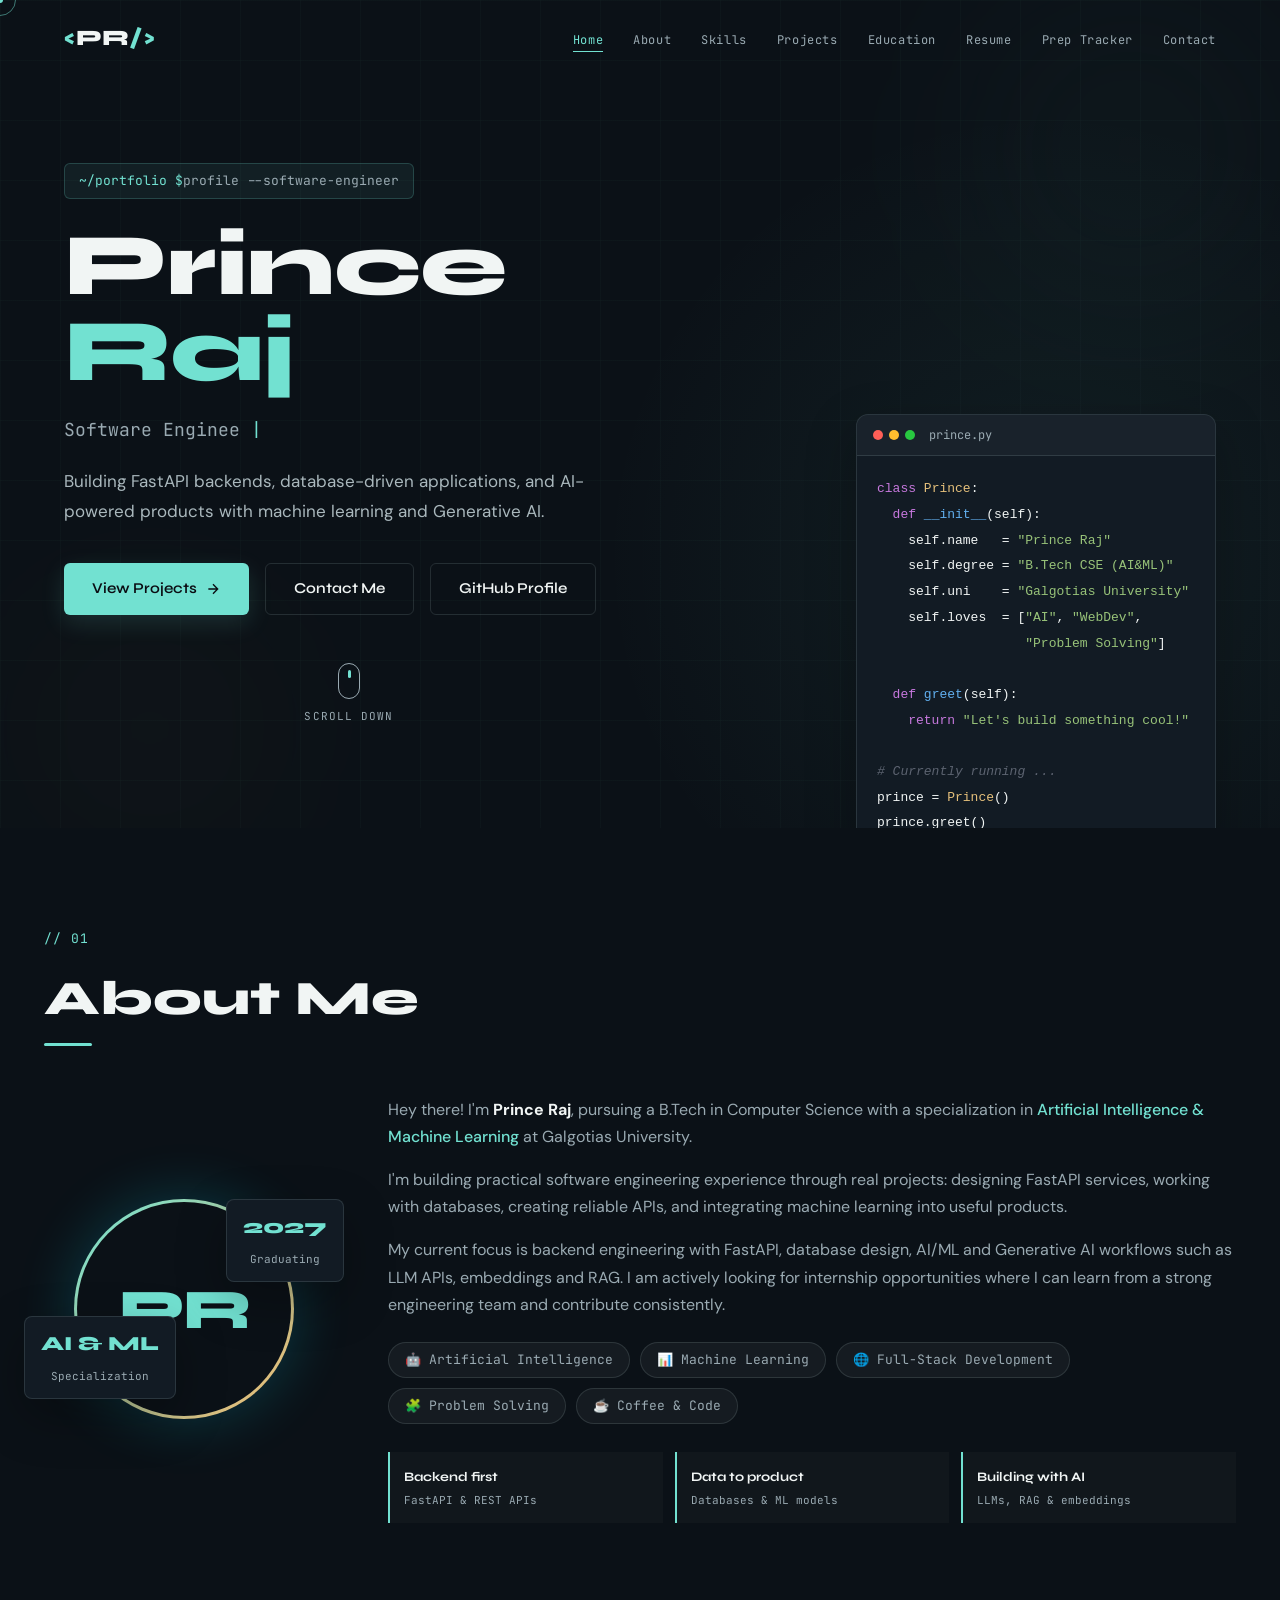
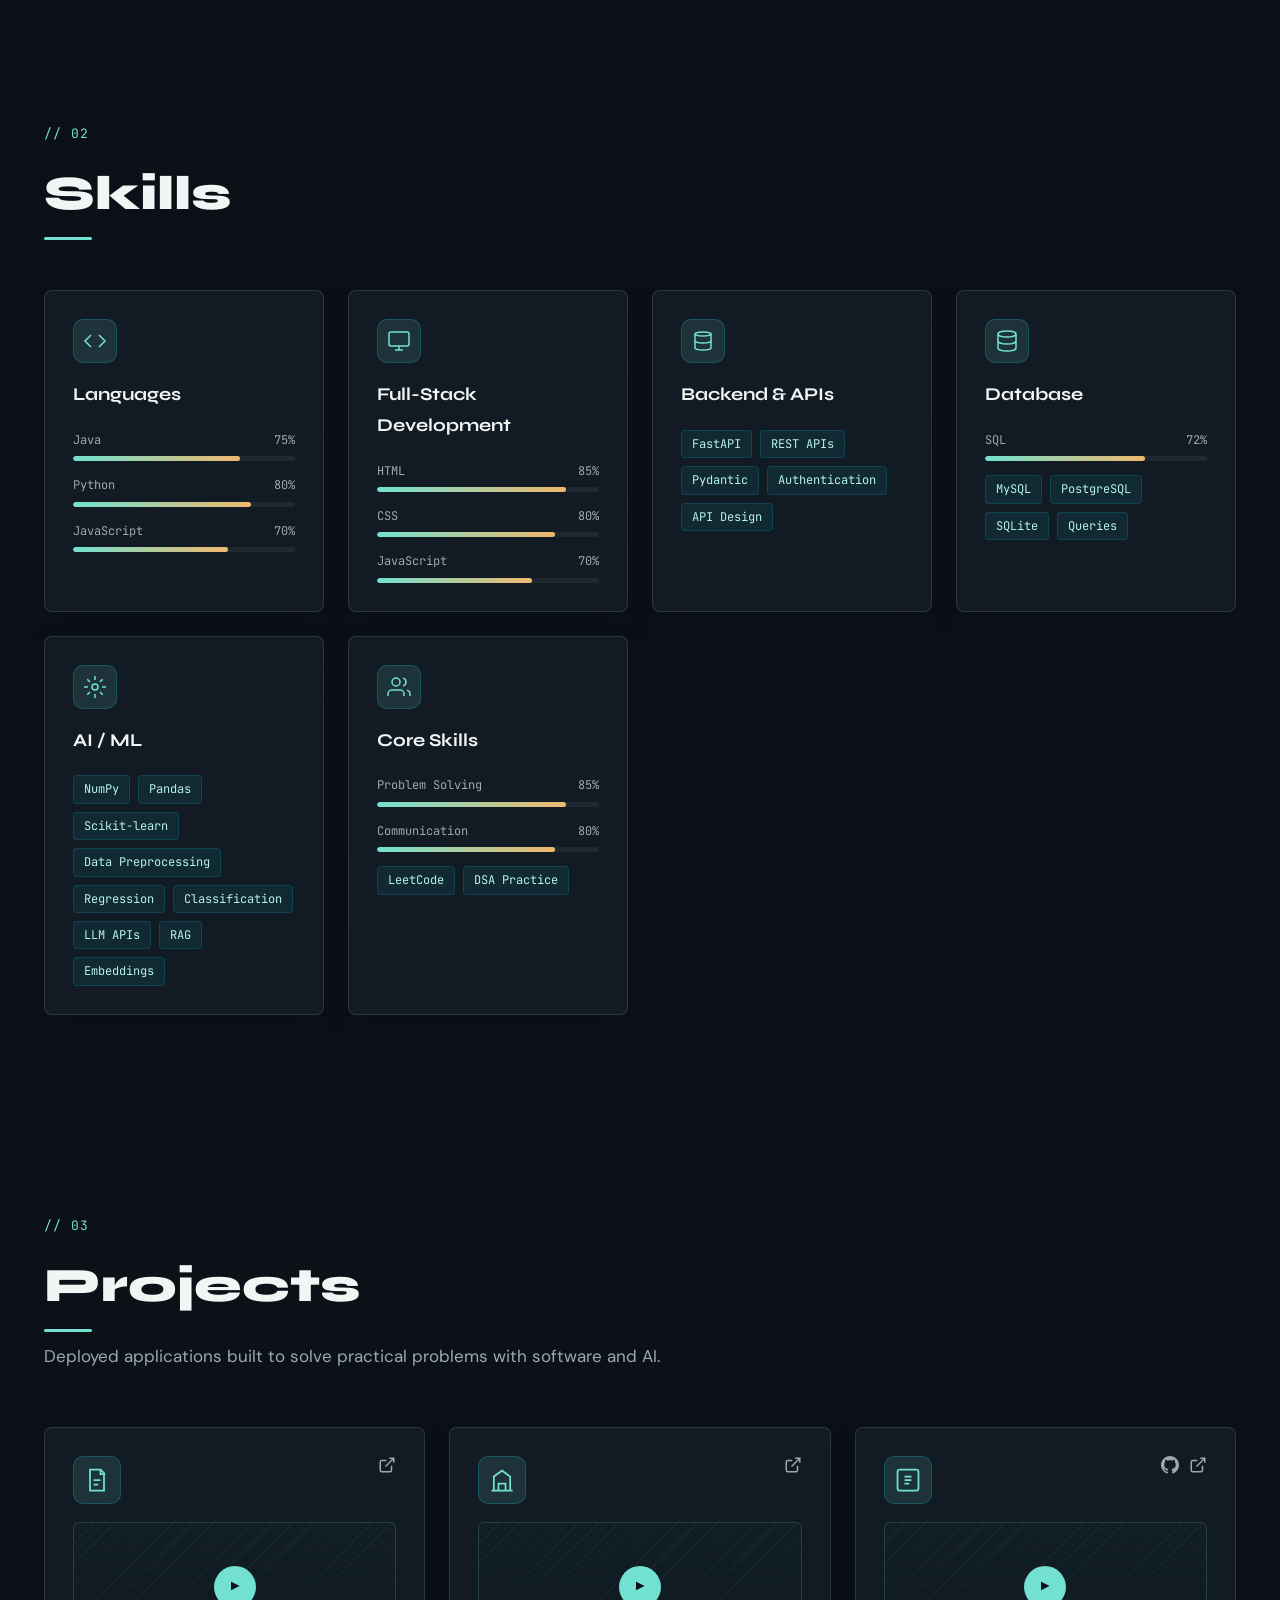
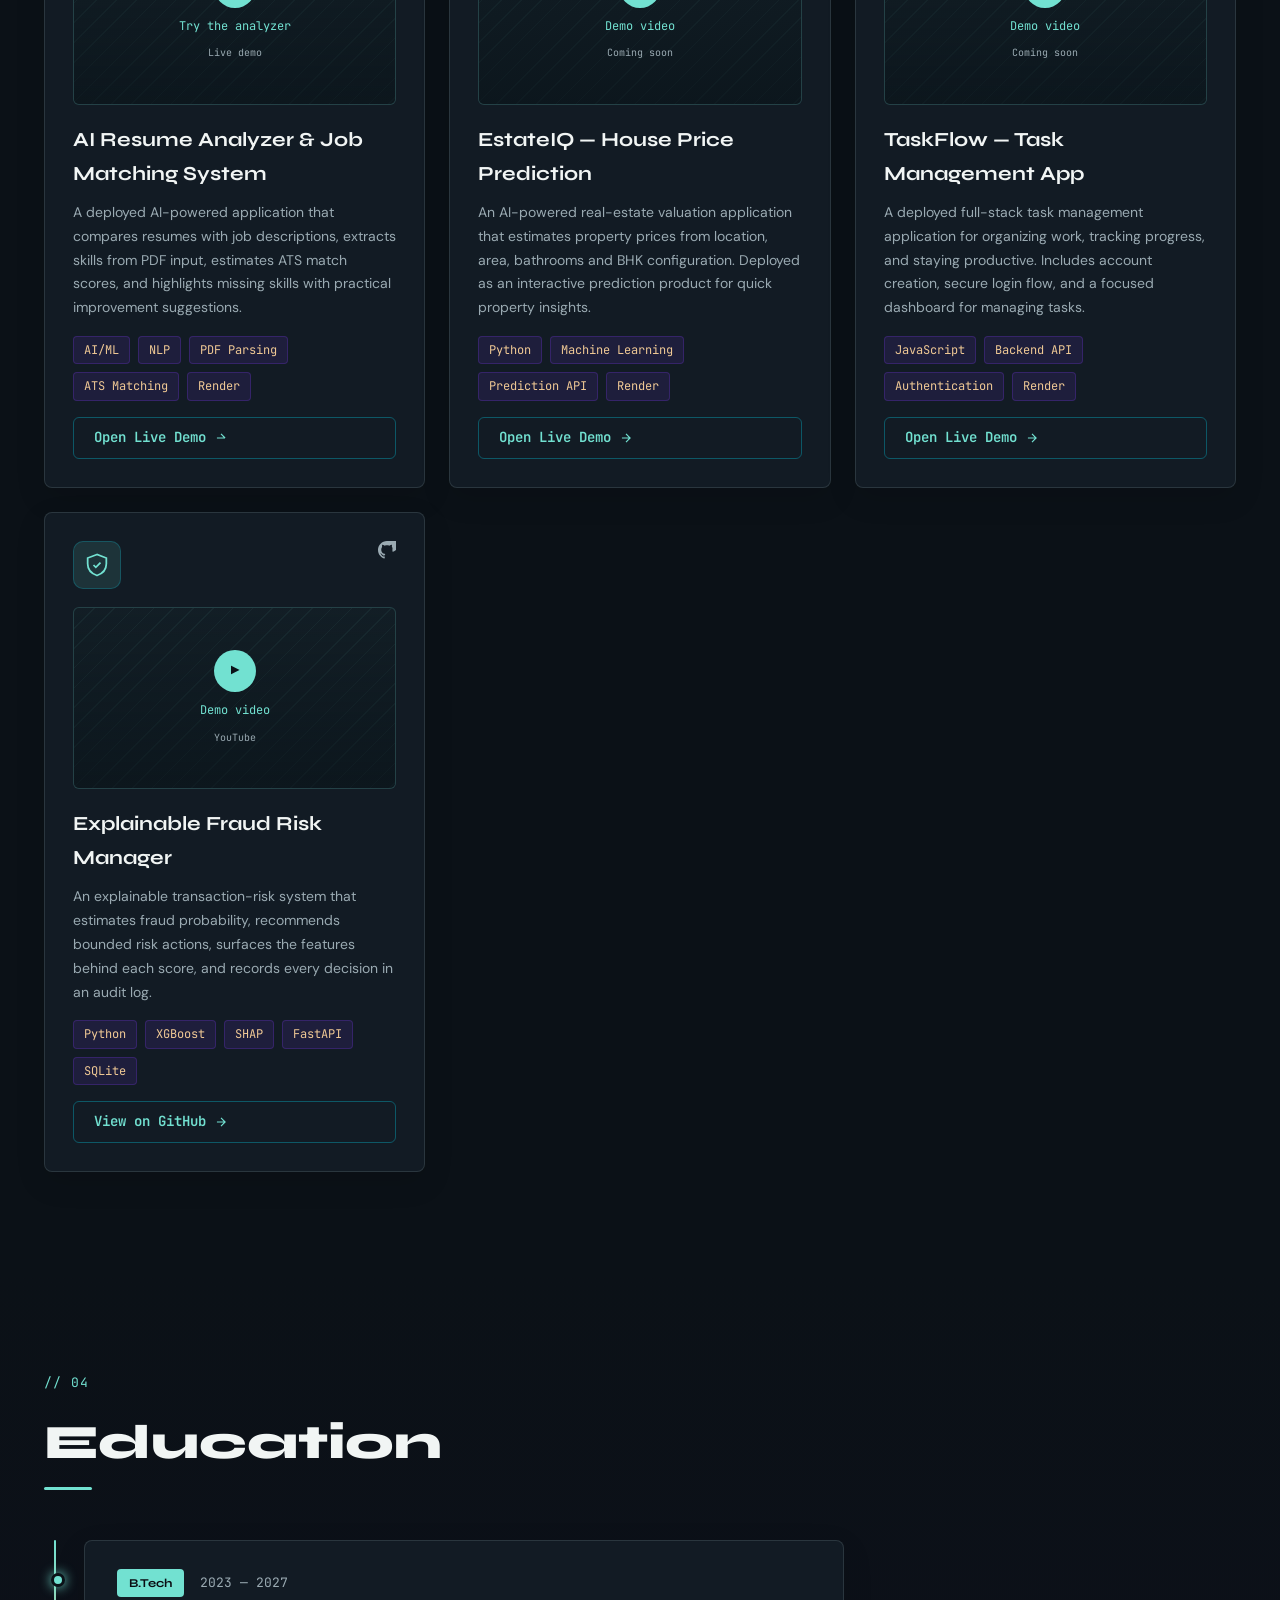
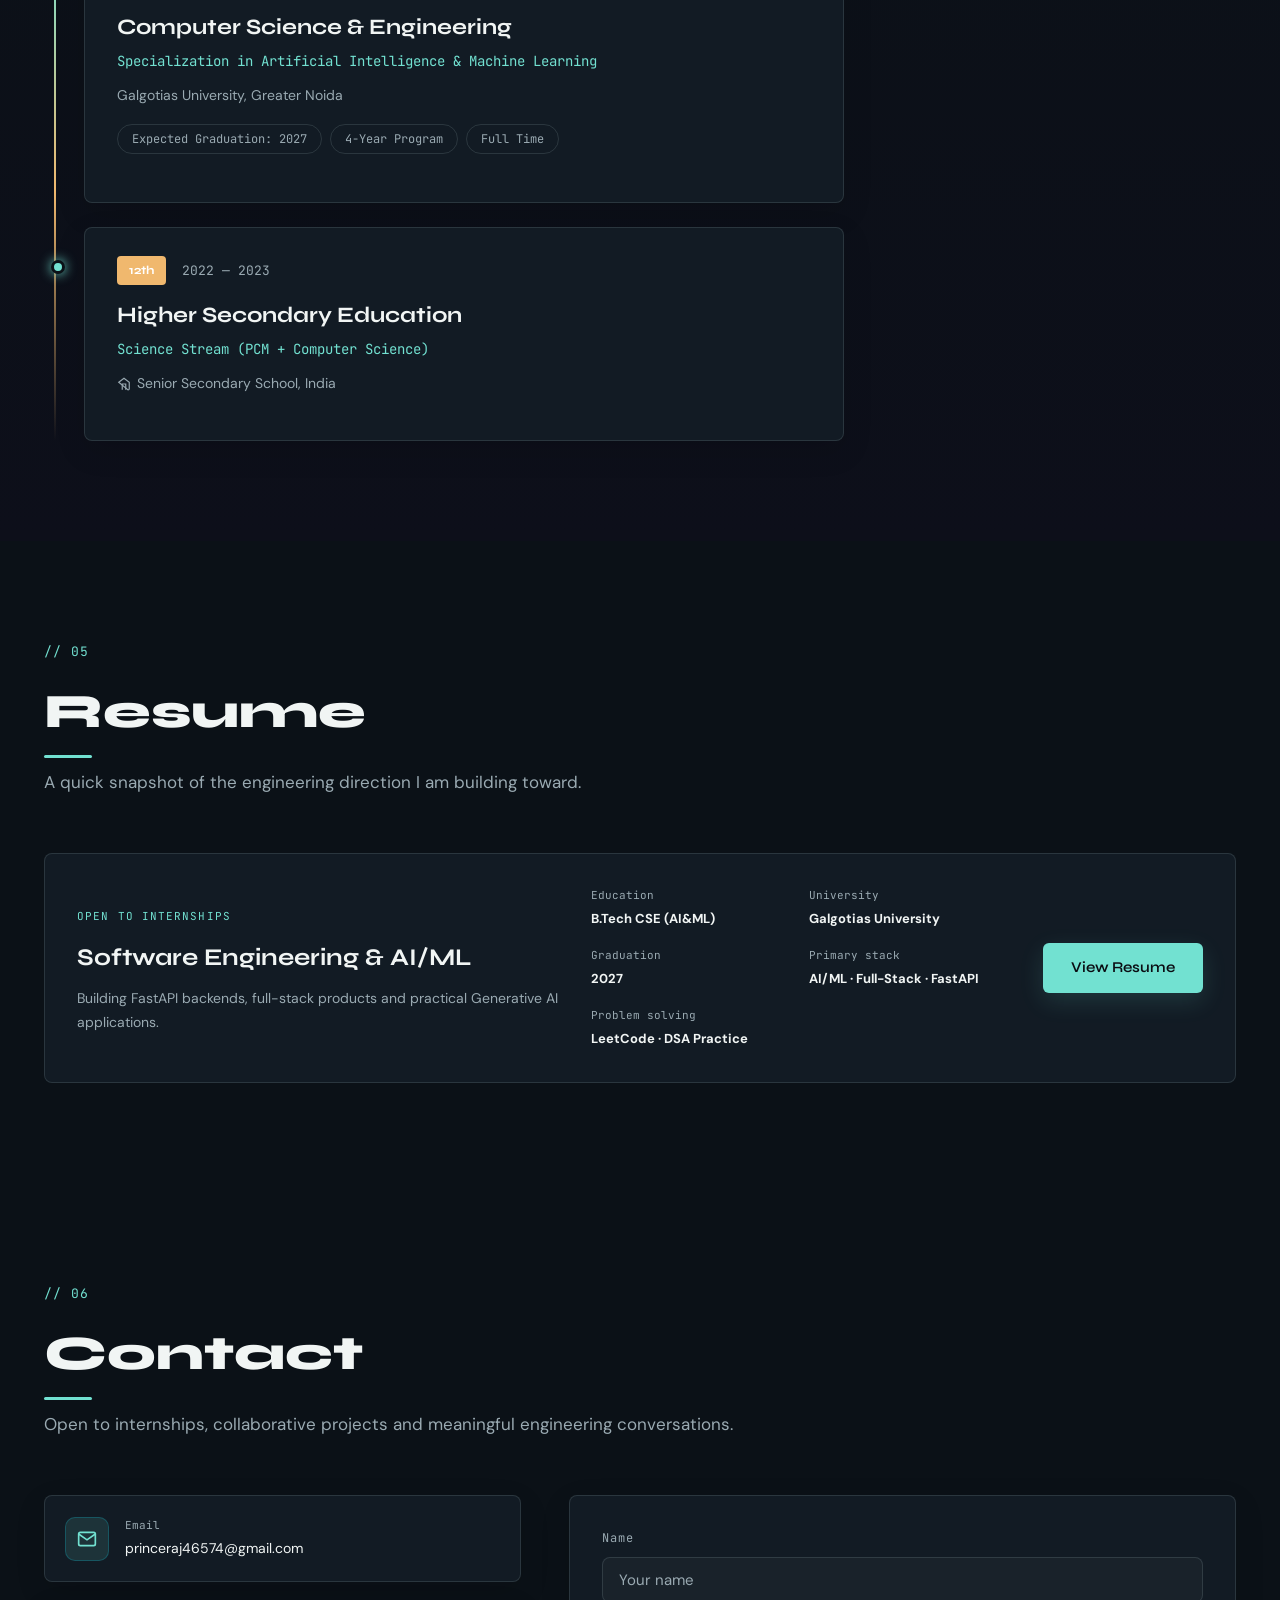
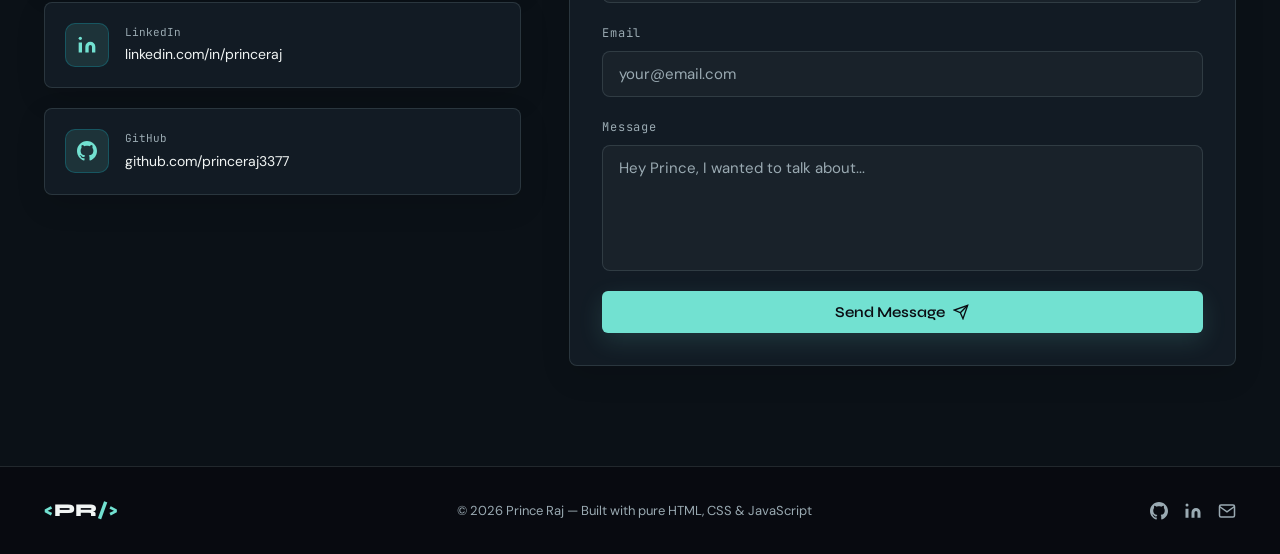
==== commit 0c240634: "Add placement prep checklist matching portfolio theme" ====
--- a/index.html
+++ b/index.html
@@ -30,6 +30,7 @@
       <li><a href="#projects" class="nav-link"        data-section="projects">Projects</a></li>
       <li><a href="#education"class="nav-link"        data-section="education">Education</a></li>
       <li><a href="#resume"   class="nav-link"        data-section="resume">Resume</a></li>
+      <li><a href="placement-tracker.html" class="nav-link">Prep Tracker</a></li>
       <li><a href="#contact"  class="nav-link"        data-section="contact">Contact</a></li>
     </ul>
     <!-- Hamburger for mobile -->
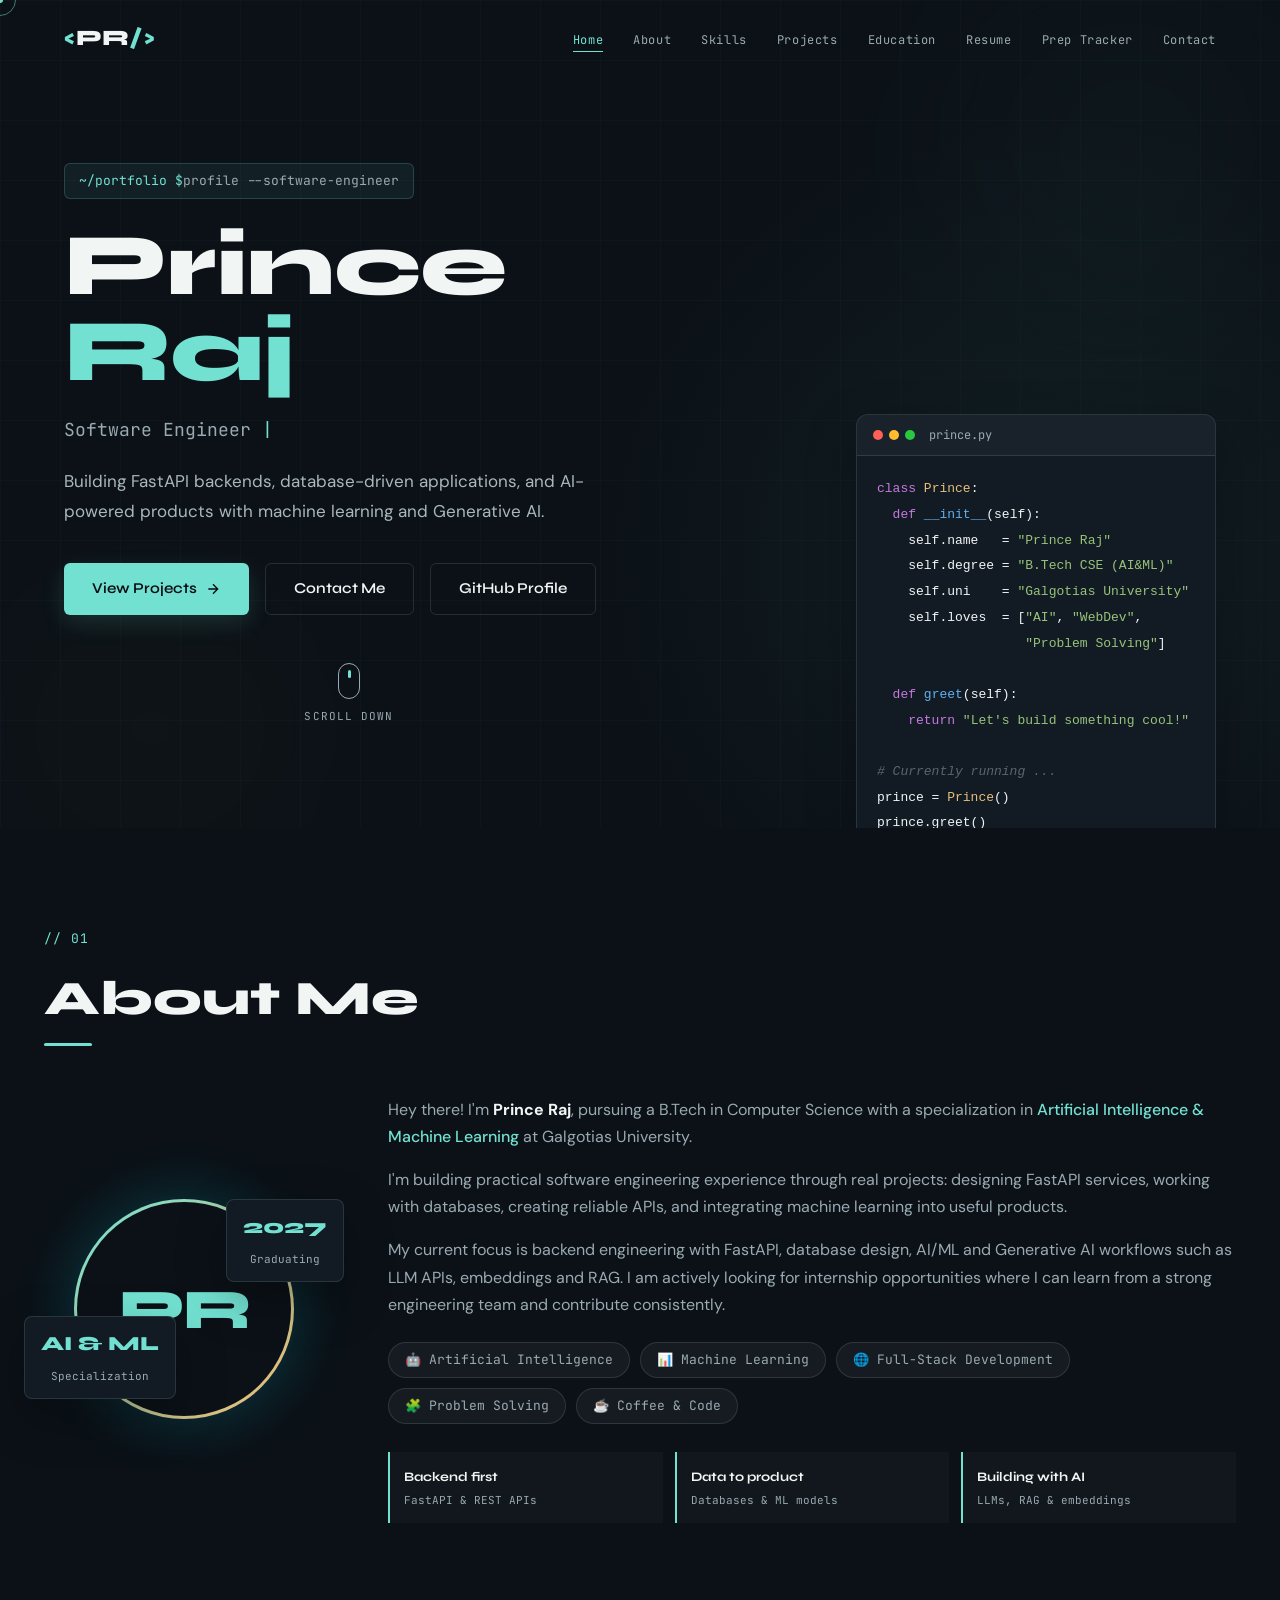
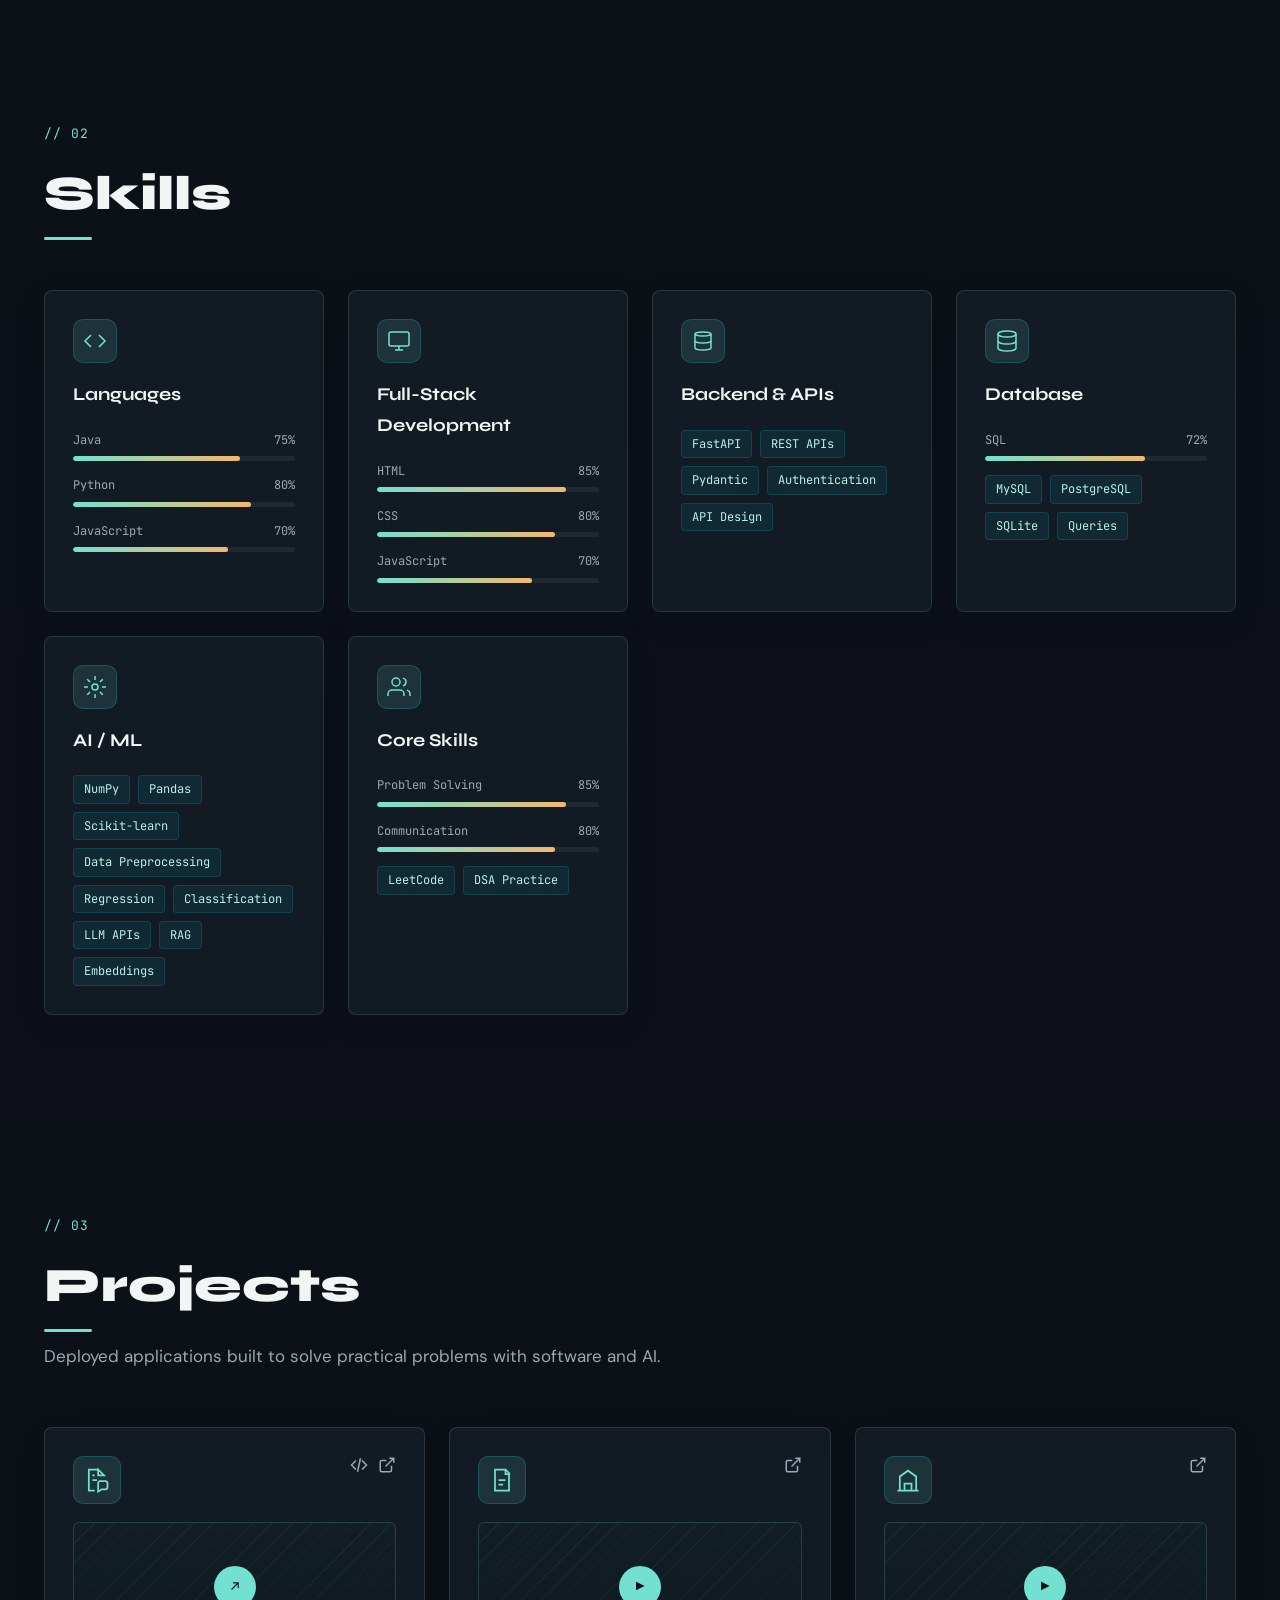
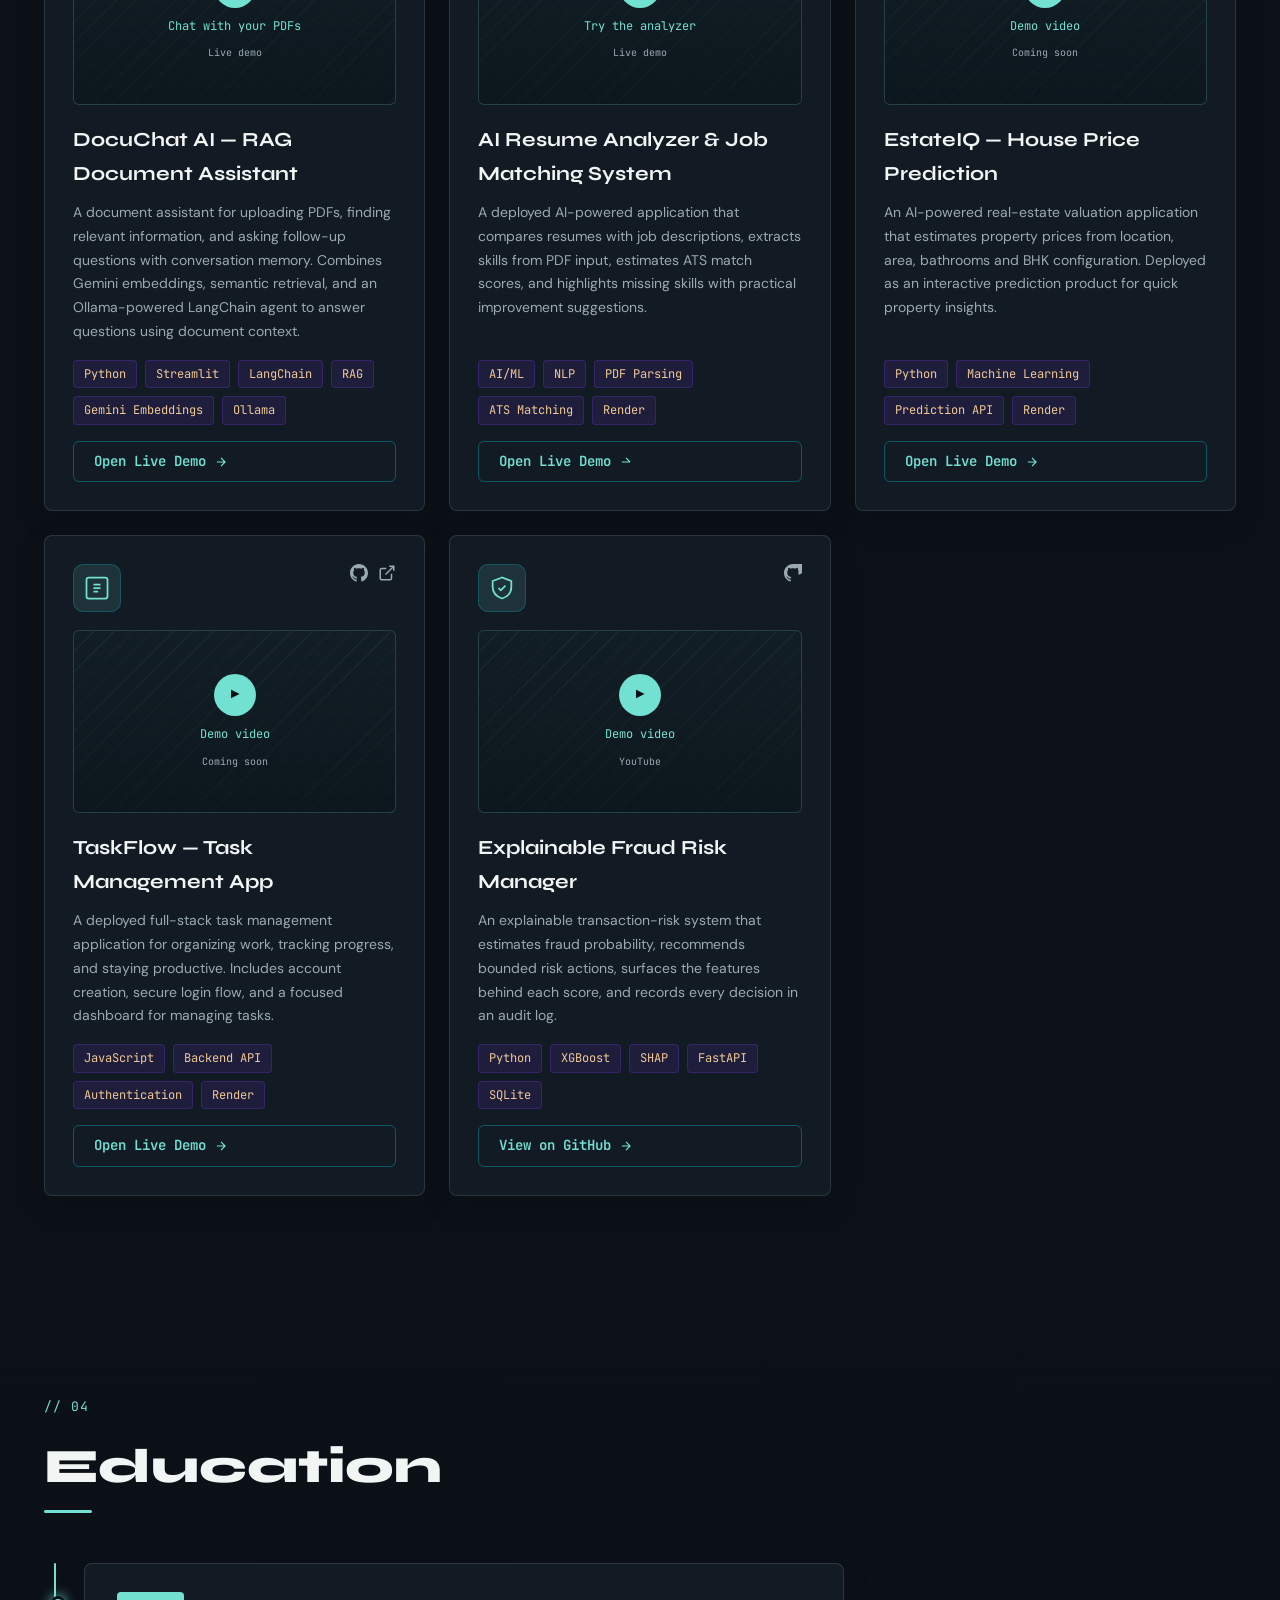
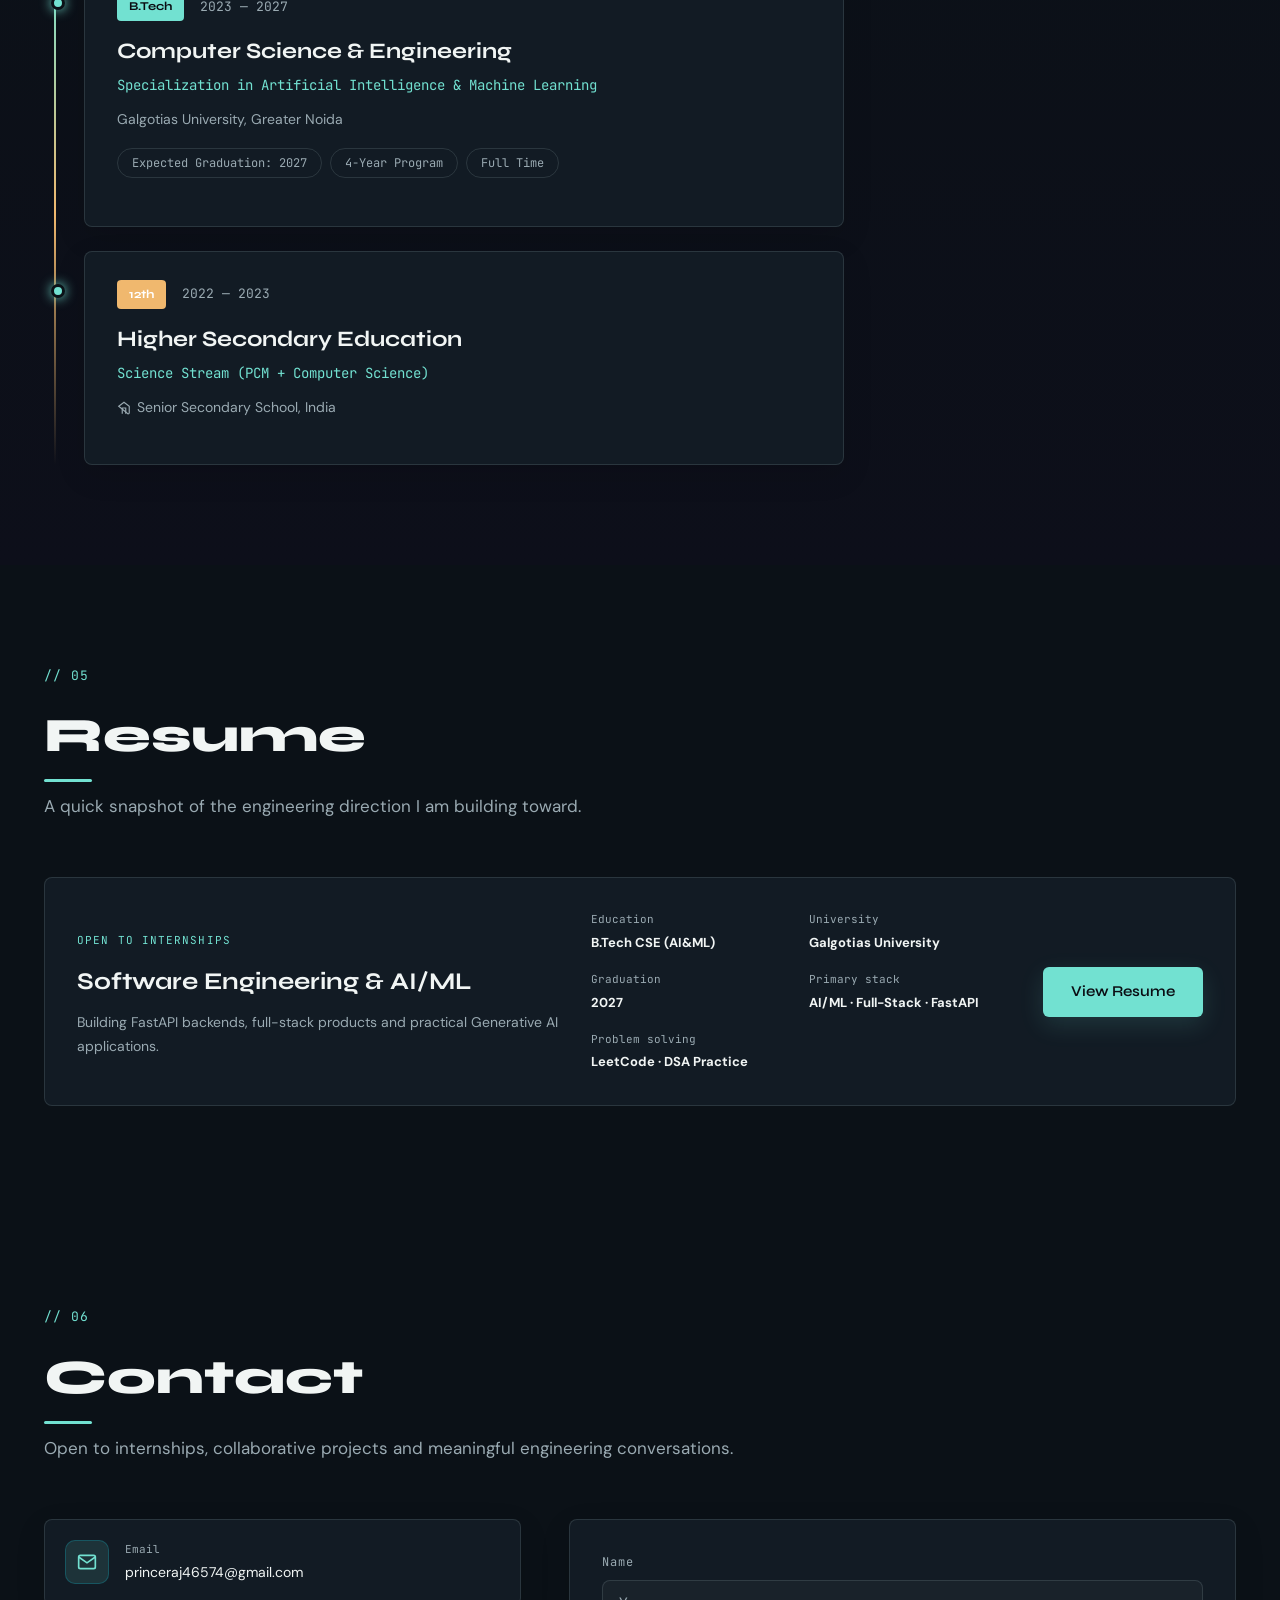
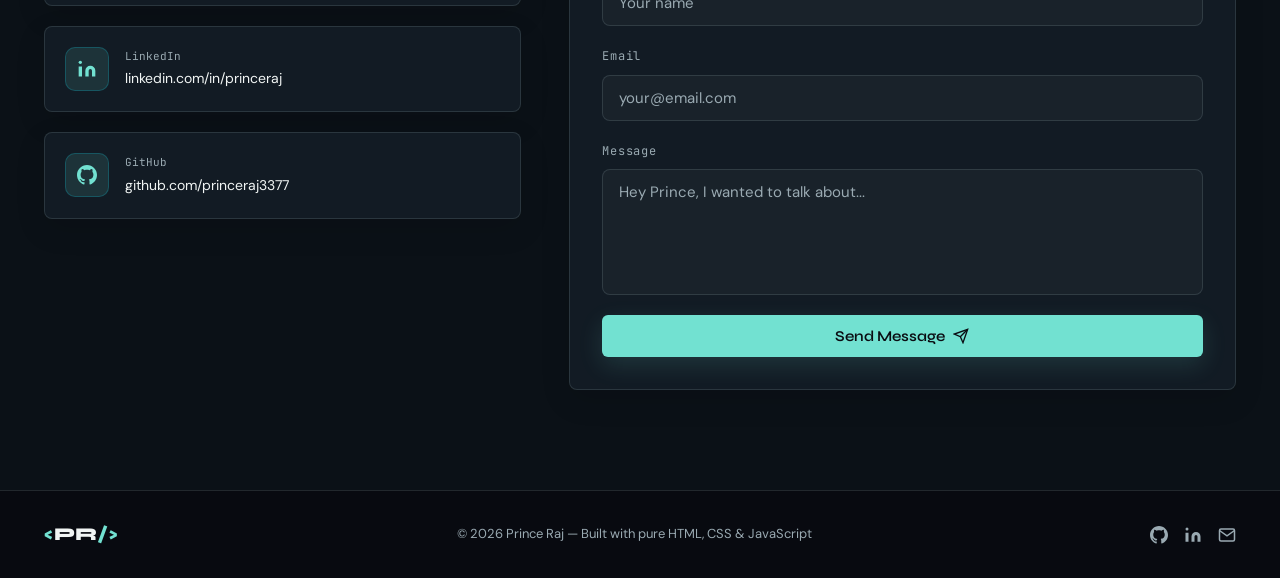
==== commit aa9e9216: "Add DocuChat AI project with live demo and source links" ====
--- a/index.html
+++ b/index.html
@@ -326,6 +326,46 @@
 
       <div class="projects-grid">
 
+        <!-- DocuChat AI -->
+        <div class="project-card project-card-docuchat reveal">
+          <div class="project-card-top">
+            <div class="project-icon">
+              <svg width="28" height="28" viewBox="0 0 24 24" fill="none" stroke="currentColor" stroke-width="1.5" aria-hidden="true"><path d="M13 3H5v18h5M13 3l5 5h-5V3ZM8 8h2M8 12h4"/><path d="M14 13h5a2 2 0 0 1 2 2v3a2 2 0 0 1-2 2h-3l-3 2v-7a2 2 0 0 1 1-2Z"/></svg>
+            </div>
+            <div class="project-links">
+              <a href="https://github.com/princeraj3377/generative-ai/blob/main/apps/5_rag_Agent.py" target="_blank" rel="noopener noreferrer" class="icon-link" title="View DocuChat AI source on GitHub" aria-label="View DocuChat AI source on GitHub">
+                <svg width="18" height="18" viewBox="0 0 24 24" fill="none" stroke="currentColor" stroke-width="2" aria-hidden="true"><path d="m8 6-6 6 6 6M16 6l6 6-6 6M14 3l-4 18"/></svg>
+              </a>
+              <a href="https://docuchatai-using-rag.streamlit.app/" target="_blank" rel="noopener noreferrer" class="icon-link" title="Open DocuChat AI live demo" aria-label="Open DocuChat AI live demo">
+                <svg width="18" height="18" viewBox="0 0 24 24" fill="none" stroke="currentColor" stroke-width="2" aria-hidden="true"><path d="M18 13v6a2 2 0 0 1-2 2H5a2 2 0 0 1-2-2V8a2 2 0 0 1 2-2h6"/><polyline points="15 3 21 3 21 9"/><line x1="10" y1="14" x2="21" y2="3"/></svg>
+              </a>
+            </div>
+          </div>
+          <div class="project-video">
+            <a href="https://docuchatai-using-rag.streamlit.app/" target="_blank" rel="noopener noreferrer">
+              <span class="video-play" aria-hidden="true">↗</span>
+              <span>Chat with your PDFs</span>
+              <span class="video-note">Live demo</span>
+            </a>
+          </div>
+          <h3 class="project-title">DocuChat AI — RAG Document Assistant</h3>
+          <p class="project-desc">
+            A document assistant for uploading PDFs, finding relevant information,
+            and asking follow-up questions with conversation memory. Combines
+            Gemini embeddings, semantic retrieval, and an Ollama-powered LangChain
+            agent to answer questions using document context.
+          </p>
+          <div class="project-tech">
+            <span class="tech-tag">Python</span>
+            <span class="tech-tag">Streamlit</span>
+            <span class="tech-tag">LangChain</span>
+            <span class="tech-tag">RAG</span>
+            <span class="tech-tag">Gemini Embeddings</span>
+            <span class="tech-tag">Ollama</span>
+          </div>
+          <a href="https://docuchatai-using-rag.streamlit.app/" target="_blank" rel="noopener noreferrer" class="btn btn-project">Open Live Demo <svg width="14" height="14" viewBox="0 0 24 24" fill="none" stroke="currentColor" stroke-width="2" aria-hidden="true"><path d="M5 12h14M12 5l7 7-7 7"/></svg></a>
+        </div>
+
         <!-- Project 1 placeholder removed
         <div class="project-card reveal" hidden>
           <div class="project-card-top">
--- a/style.css
+++ b/style.css
@@ -701,6 +701,7 @@
   overflow: hidden;
   order: 2;
 }
+.project-card-docuchat { order: -2; }
 .project-card-featured { order: -1; }
 .project-card-estateiq { order: 0; }
 .project-card-taskflow { order: 1; }
